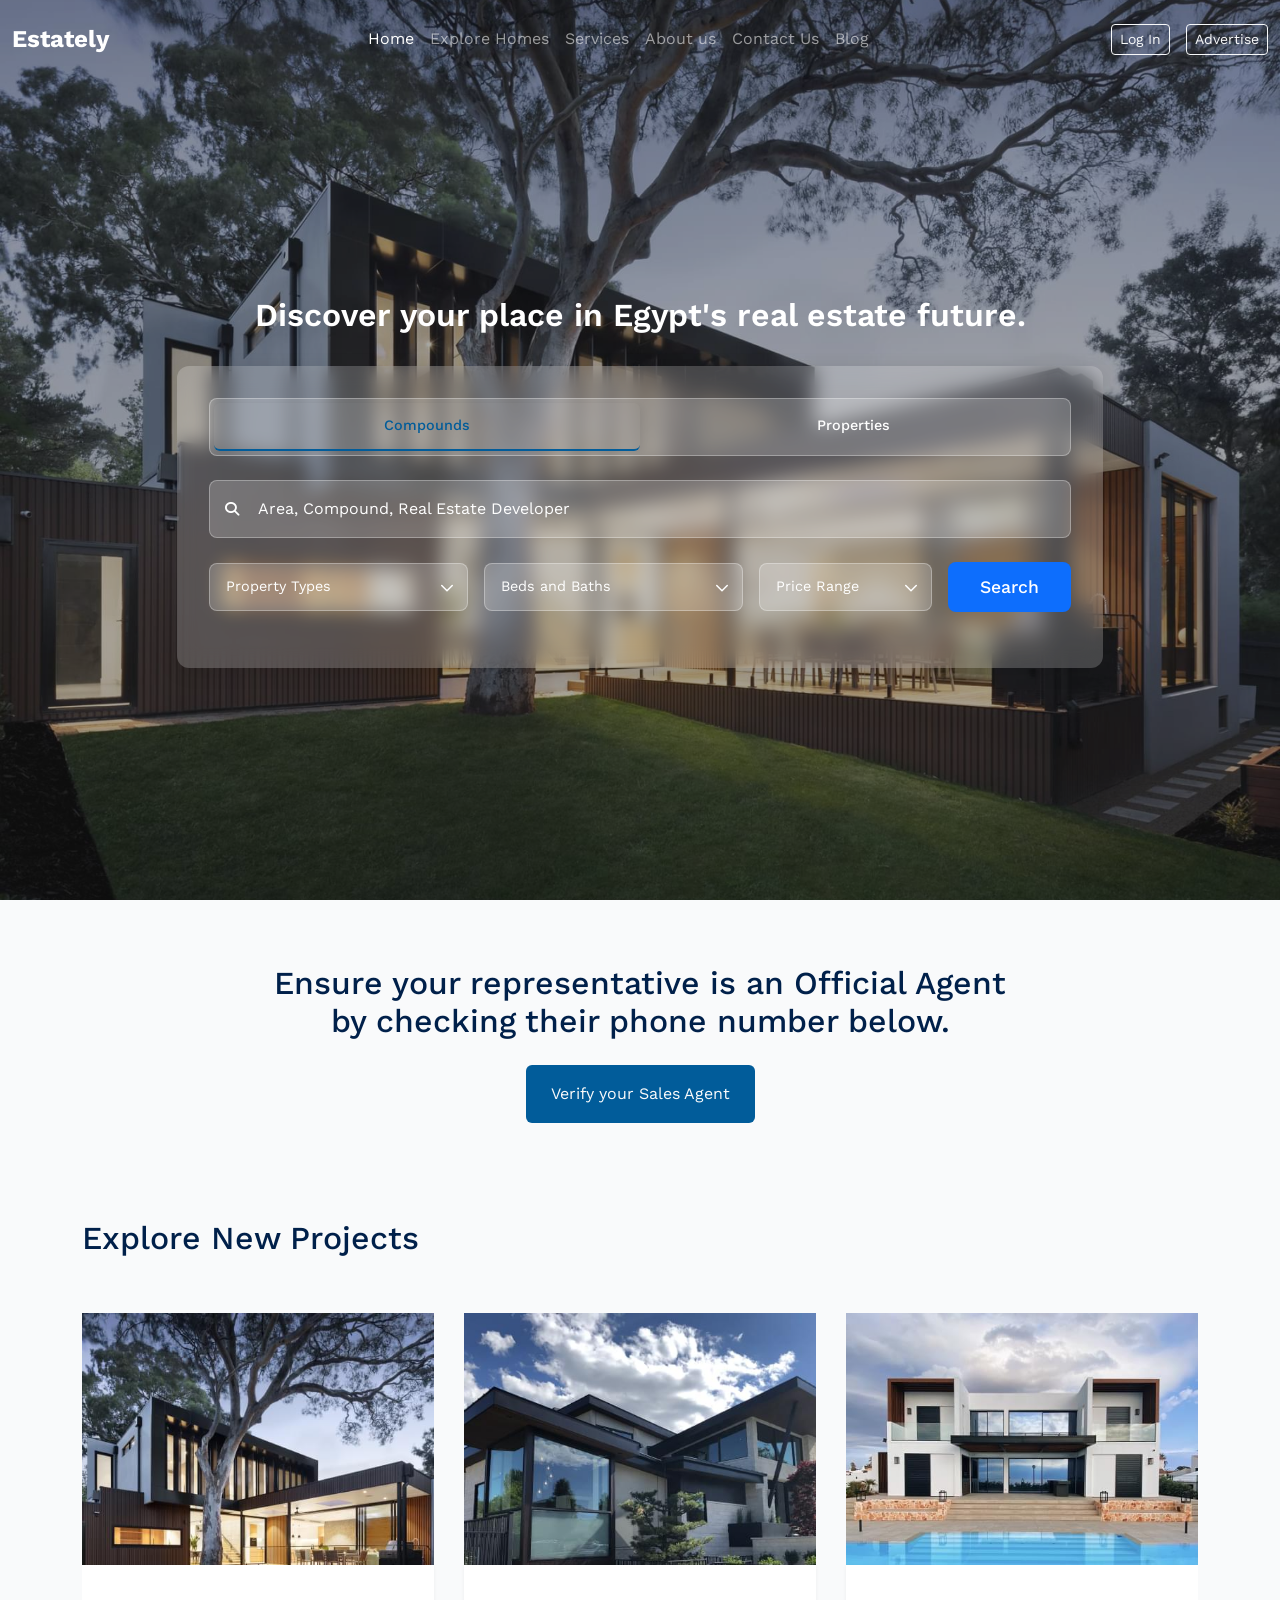
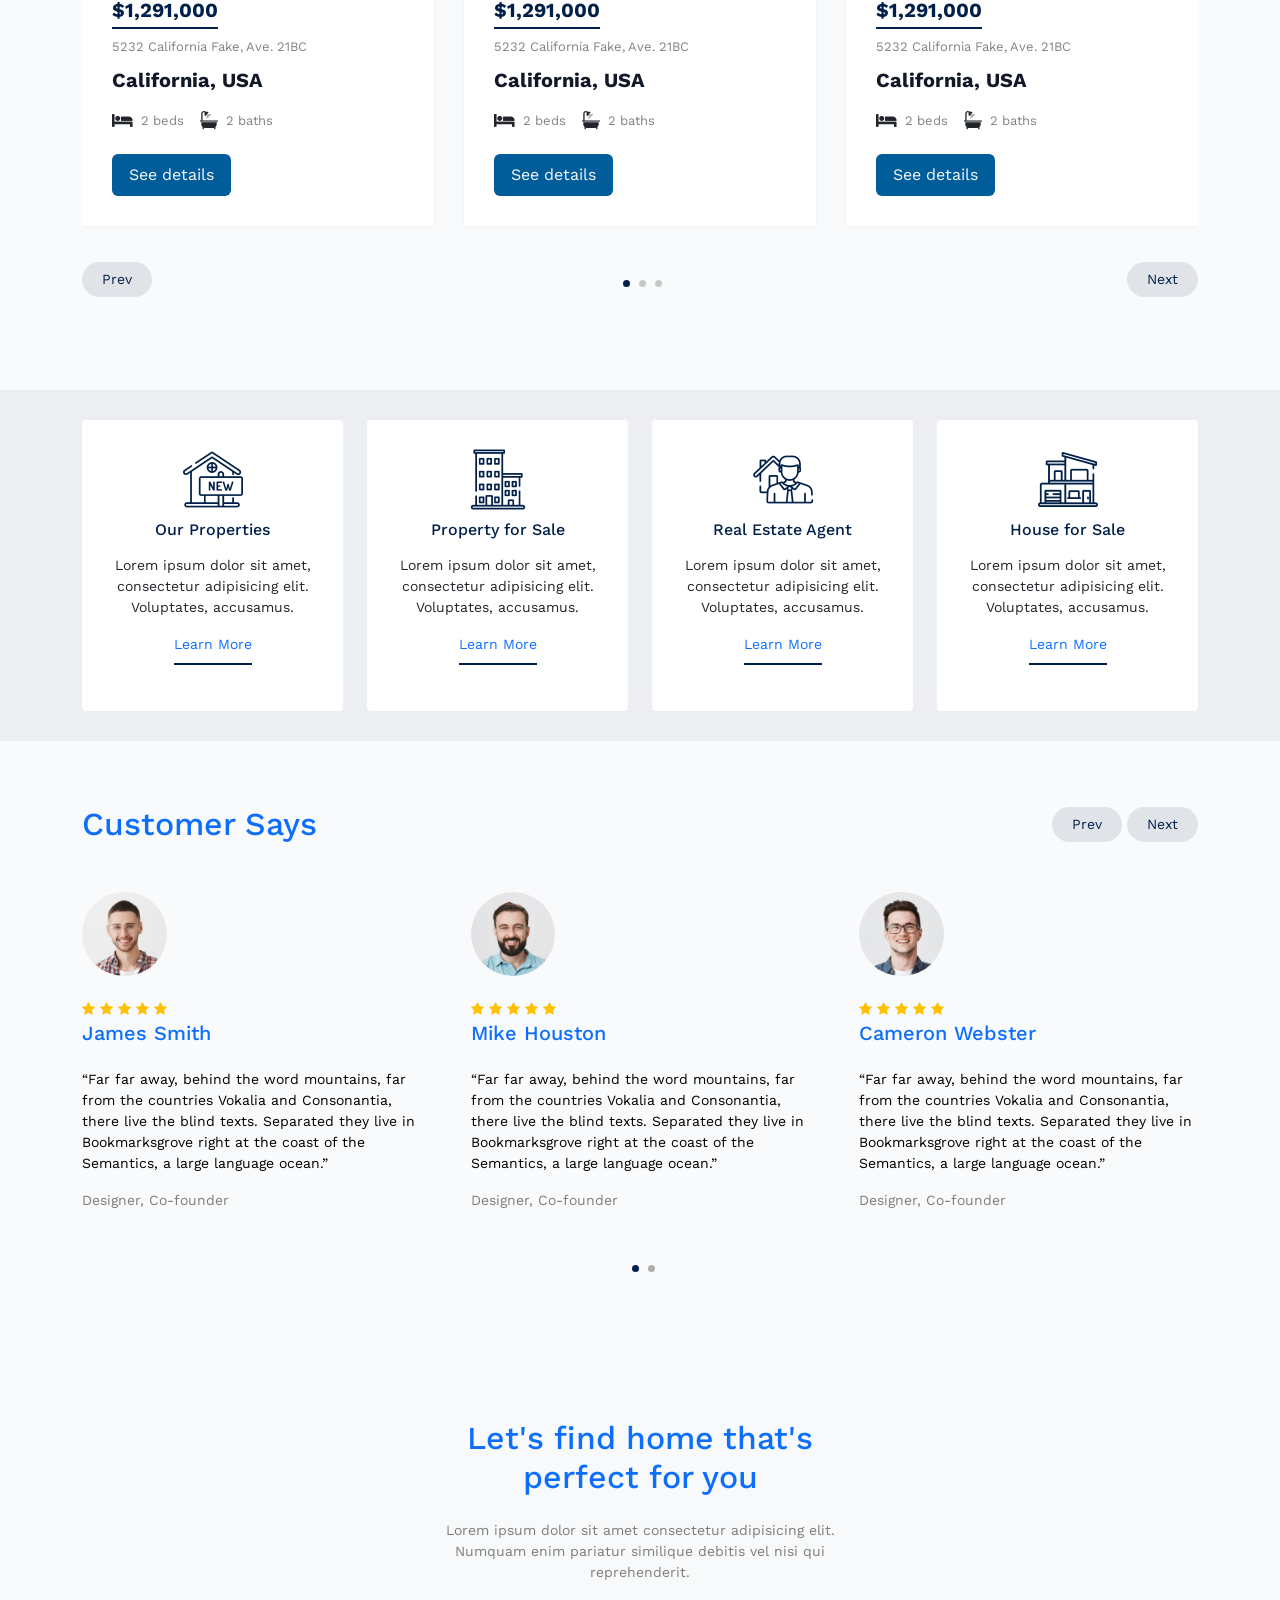
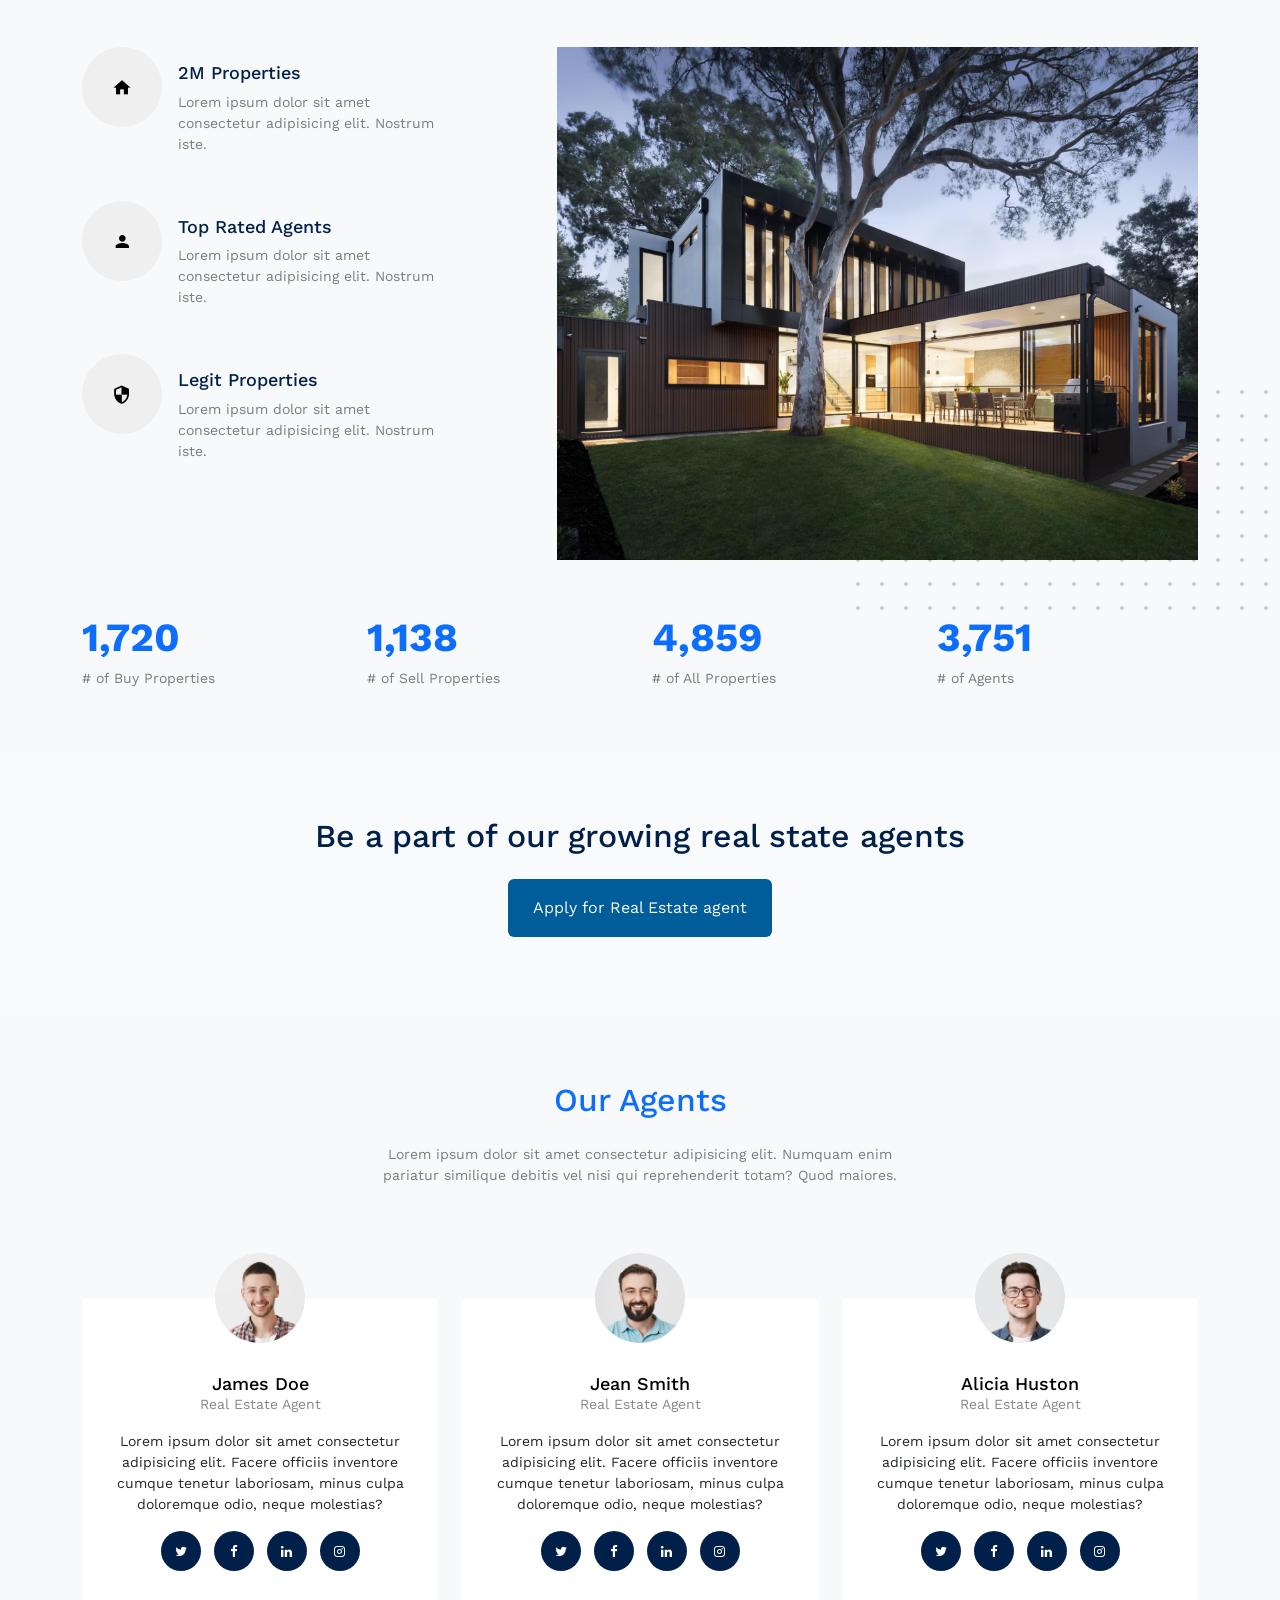
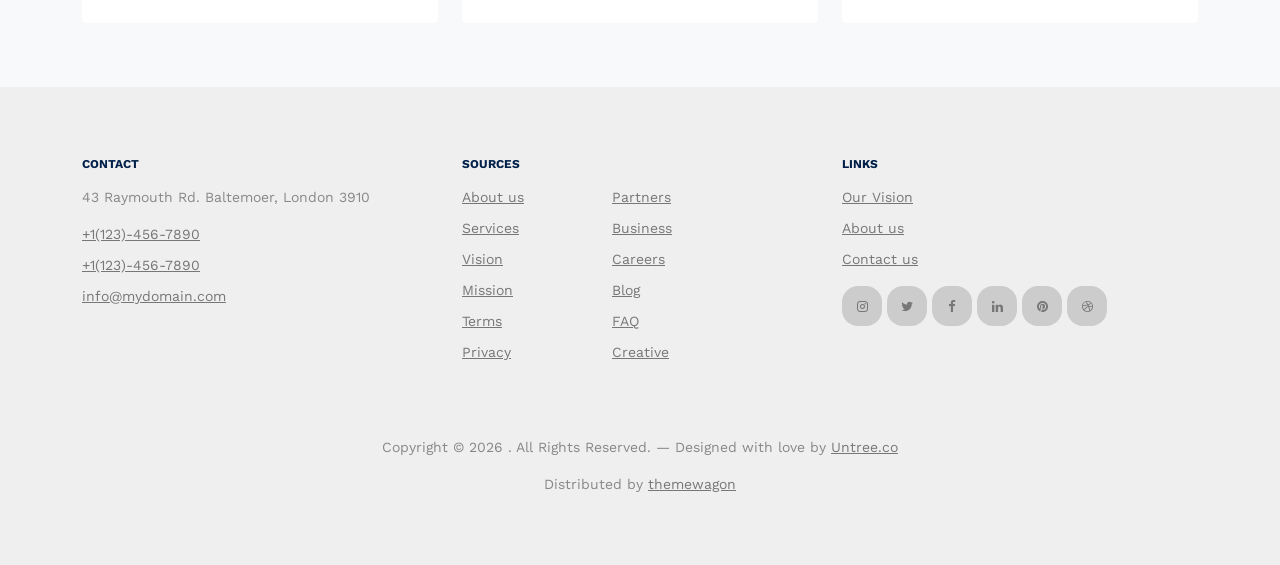
==== index.html @ 4d349634 "Update Search Box and Style.css" ====
<!DOCTYPE html>
<html lang="en">
  <head>
    <meta charset="utf-8" />
    <meta name="viewport" content="width=device-width, initial-scale=1" />
    <meta name="author" content="Untree.co" />
    <link rel="shortcut icon" href="favicon.png" />

    <meta name="description" content="" />
    <meta name="keywords" content="bootstrap, bootstrap5" />

    <link rel="preconnect" href="https://fonts.googleapis.com" />
    <link rel="preconnect" href="https://fonts.gstatic.com" crossorigin />
    <link
      href="https://fonts.googleapis.com/css2?family=Work+Sans:wght@400;500;600;700&display=swap"
      rel="stylesheet"
    />

    <link rel="stylesheet" href="fonts/icomoon/style.css" />
    <link rel="stylesheet" href="fonts/flaticon/font/flaticon.css" />
    <!-- Bootstrap CSS -->
    <link
      href="https://cdn.jsdelivr.net/npm/bootstrap@5.3.2/dist/css/bootstrap.min.css"
      rel="stylesheet"
    />
    <!-- Bootstrap Icons -->
    <link
      rel="stylesheet"
      href="https://cdn.jsdelivr.net/npm/bootstrap-icons@1.11.1/font/bootstrap-icons.css"
    />
    <link rel="stylesheet" href="css/all.css" />
    <link rel="stylesheet" href="css/tiny-slider.css" />
    <link rel="stylesheet" href="css/aos.css" />
    <link rel="stylesheet" href="css/style.css" />

    <title>Estately | Real Estate in Egypt</title>
  </head>
  <body class="main-Background">
    <!-- Header -->
    <header class="first-section fixed-top site-header">
      <nav class="navbar navbar-expand-lg navbar-dark py-3">
        <div class="container-fluid">
          <!-- Mobile menu button -->
          <button
            class="navbar-toggler d-lg-none toggle-button"
            type="button"
            data-bs-toggle="offcanvas"
            data-bs-target="#mobileMenu"
          >
            <i class="toggle-icon fa-solid fa-bars"></i>
          </button>

          <!-- Logo -->
          <a class="logo navbar-brand fw-bold fs-4" href="index.html"
            >Estately</a
          >

          <div class="d-lg-flex d-none justify-content-center flex-grow-1">
            <ul class="navbar-nav">
              <li class="nav-item">
                <a class="nav-link active" href="index.html">Home</a>
              </li>
              <li class="nav-item">
                <a class="nav-link" href="properties.html">Explore Homes</a>
              </li>
              <li class="nav-item">
                <a class="nav-link" href="services.html">Services</a>
              </li>
              <li class="nav-item">
                <a class="nav-link" href="about.html">About us</a>
              </li>
              <li class="nav-item">
                <a class="nav-link" href="contact.html">Contact Us</a>
              </li>
              <li class="nav-item">
                <a class="nav-link" href="contact.html">Blog</a>
              </li>
            </ul>
          </div>

          <div class="d-none d-lg-flex align-items-center gap-3">
            <button class="btn btn-outline-light btn-sm login">Log In</button>
            <button class="btn btn-outline-light btn-sm login">
              Advertise
            </button>
          </div>
        </div>
        <!-- /.container-fluid -->
      </nav>
      <!-- /.navbar -->
    </header>

    <!-- Mobile Menu Offcanvas -->
    <div
      class="offcanvas offcanvas-start"
      tabindex="-1"
      id="mobileMenu"
      aria-labelledby="mobileMenuLabel"
      data-bs-auto-close="false"
    >
      <div class="offcanvas-header">
        <h5 class="offcanvas-title" id="mobileMenuLabel">Menu</h5>
        <button
          type="button"
          class="btn-close"
          data-bs-dismiss="offcanvas"
          aria-label="Close"
        ></button>
      </div>
      <!-- /offcanvas-header -->
      <div class="offcanvas-body">
        <ul class="navbar-nav">
          <li class="nav-item">
            <a class="nav-link active" href="index.html">Home</a>
          </li>
          <li class="nav-item">
            <a class="nav-link" href="properties.html">Explore Homes</a>
          </li>
          <li class="nav-item">
            <a class="nav-link" href="services.html">Services</a>
          </li>
          <li class="nav-item">
            <a class="nav-link" href="about.html">About us</a>
          </li>
          <li class="nav-item">
            <a class="nav-link" href="contact.html">Contact Us</a>
          </li>
          <li class="nav-item">
            <a class="nav-link" href="contact.html">Blog</a>
          </li>
        </ul>
        <div class="mt-3">
          <button class="btn btn-outline-primary btn-sm me-2">Log In</button>
          <button class="btn btn-outline-primary btn-sm me-2">Advertise</button>
        </div>
      </div>
      <!-- /offcanvas-body -->
    </div>
    <!-- /offcanvas -->
    <!-- End Of Header -->
    <!-- //////////////////////////////////////////////////////////////////////////////// -->
    <div class="hero">
      <div class="hero-slide">
        <div
          class="img overlay"
          style="background-image: url('images/hero_bg_3.jpg')"
        ></div>
        <div
          class="img overlay"
          style="background-image: url('images/hero_bg_2.jpg')"
        ></div>
        <div
          class="img overlay"
          style="background-image: url('images/hero_bg_1.jpg')"
        ></div>
      </div>

      <div id="section2" class="container mt-5">
        <div class="row justify-content-center align-items-center">
          <div class="col-lg-12 text-center">
            <h1 class="heading hero-heading" data-aos="fade-up">
              Discover your place in Egypt's real estate future.
            </h1>
            <!-- Search Form -->
            <div class="row justify-content-center">
              <div class="col-12 col-lg-10">
                <div class="search-card">
                  <!-- Desktop Search Interface -->
                  <div class="desktop-search d-none d-lg-block">
                    <!-- Tabs -->
                    <div class="search-tabs mb-4">
                      <button class="search-tab active" data-tab="compounds">
                        Compounds
                      </button>
                      <button class="search-tab" data-tab="properties">
                        Properties
                      </button>
                    </div>

                    <!-- Main Search Input -->
                    <div class="main-search-container mb-4">
                      <div class="search-input-wrapper">
                        <i class="fa-solid fa-magnifying-glass search-icon"></i>
                        <input
                          type="text"
                          class="main-search-input"
                          placeholder="Area, Compound, Real Estate Developer"
                        />
                      </div>
                    </div>

                    <!-- Filter Dropdowns -->
                    <div class="filter-dropdowns d-flex gap-3 mb-4">
                      <div class="filter-dropdown property-types">
                        <select class="form-select" aria-label="Property Types">
                          <option hidden>Property Types</option>
                          <option value="Apartment">Apartment</option>
                          <option value="Villa">Villa</option>
                          <option value="Twinhouse">Twinhouse</option>
                          <option value="Townhouse">Townhouse</option>
                          <option value="Duplex">Duplex</option>
                          <option value="Penthouse">Penthouse</option>
                          <option value="Chalet">Chalet</option>
                          <option value="Studio">Studio</option>
                        </select>
                      </div>
                      <div class="filter-dropdown beds-baths">
                        <select class="form-select" aria-label="Beds and Baths">
                          <option hidden>Beds and Baths</option>
                          <option value="1-1">1 Bed, 1 Bath</option>
                          <option value="2-2">2 Bed, 2 Bath</option>
                          <option value="3-3">3 Bed, 3 Bath</option>
                          <option value="4-4">4 Bed, 4 Bath</option>
                          <option value="5+-5+">5+ Bed, 5+ Bath</option>
                        </select>
                      </div>
                      <div class="filter-dropdown">
                        <select class="form-select" aria-label="Price Range">
                          <option hidden>Price Range</option>
                          <option value="0-500000">$0 - $500,000</option>
                          <option value="500000-1000000">
                            $500,000 - $1,000,000
                          </option>
                          <option value="1000000-2000000">
                            $1,000,000 - $2,000,000
                          </option>
                          <option value="2000000-5000000">
                            $2,000,000 - $5,000,000
                          </option>
                          <option value="5000000+">$5,000,000+</option>
                        </select>
                      </div>
                      <button
                        class="search-button btn btn-primary"
                        type="button"
                      >
                        Search
                      </button>
                    </div>
                  </div>

                  <!-- Mobile Search Interface -->
                  <div class="mobile-search d-lg-none">
                    <div class="mobile-search-container">
                      <div class="mobile-search-input-wrapper">
                        <i
                          class="fa-solid fa-magnifying-glass mobile-search-icon"
                        ></i>
                        <input
                          type="text"
                          class="mobile-search-input"
                          placeholder="Area, Compound, Developer"
                        />
                        <button
                          class="mobile-filter-button"
                          type="button"
                          data-bs-toggle="modal"
                          data-bs-target="#filterModal"
                        >
                          <i class="fa-solid fa-sliders-h"></i>
                        </button>
                      </div>
                    </div>
                  </div>
                </div>
              </div>
            </div>
          </div>
        </div>
      </div>
    </div>

    <!-- Filter Modal -->
    <div
      class="modal fade search-filter"
      id="filterModal"
      tabindex="-1"
      aria-labelledby="filterModalLabel"
      aria-hidden="true"
    >
      <div class="modal-dialog">
        <div class="modal-content">
          <div class="modal-header">
            <div class="d-flex align-items-center">
              <i class="fa-solid fa-sliders-h me-2"></i>
              <h5 class="modal-title" id="filterModalLabel">Filters</h5>
            </div>
            <button
              type="button"
              class="btn-close"
              data-bs-dismiss="modal"
              aria-label="Close"
            ></button>
          </div>
          <div class="modal-body">
            <!-- Areas Section -->
            <div class="filter-section">
              <div class="filter-header">
                <h6 class="filter-title">Areas</h6>
                <button class="reset-btn">Reset</button>
              </div>
              <div class="filter-content">
                <div class="add-areas-input">
                  <i class="fa-solid fa-plus text-success me-2"></i>
                  <input
                    type="text"
                    class="form-control"
                    placeholder="Add Areas"
                  />
                </div>
              </div>
            </div>

            <!-- Developers Section -->
            <div class="filter-section">
              <div class="filter-header">
                <h6 class="filter-title">Developers</h6>
                <button class="reset-btn">Reset</button>
              </div>
              <div class="filter-content">
                <div class="add-developers-input">
                  <i class="fa-solid fa-plus text-success me-2"></i>
                  <input
                    type="text"
                    class="form-control"
                    placeholder="Add Developers"
                  />
                </div>
              </div>
            </div>

            <!-- Property Types Section -->
            <div class="filter-section">
              <div class="filter-header">
                <h6 class="filter-title">Property Types</h6>
                <button class="reset-btn">Reset</button>
              </div>
              <div class="filter-content">
                <div class="property-types-grid">
                  <button class="property-type-btn">Apartment</button>
                  <button class="property-type-btn">Villa</button>
                  <button class="property-type-btn">Twinhouse</button>
                  <button class="property-type-btn">Townhouse</button>
                  <button class="property-type-btn">Duplex</button>
                  <button class="property-type-btn">Penthouse</button>
                  <button class="property-type-btn">Chalet</button>
                  <button class="property-type-btn">Studio</button>
                  <button class="property-type-btn">Cabin</button>
                  <button class="property-type-btn">Office</button>
                  <button class="property-type-btn">Clinic</button>
                  <button class="property-type-btn">Retail</button>
                  <button class="property-type-btn">Serviced Studio</button>
                  <button class="property-type-btn">Branded Apartment</button>
                  <button class="property-type-btn">Branded Villa</button>
                  <button class="property-type-btn">Luxury Apartment</button>
                  <button class="property-type-btn">
                    Ultra Luxury Apartment
                  </button>
                  <button class="property-type-btn">Ultra Luxury Villa</button>
                  <button class="property-type-btn">One-story Villa</button>
                  <button class="property-type-btn">Pharmacy</button>
                </div>
              </div>
            </div>

            <!-- Price Section -->
            <div class="filter-section">
              <div class="filter-header">
                <h6 class="filter-title">Price</h6>
                <button class="reset-btn">Reset</button>
              </div>
              <div class="filter-content">
                <div class="range-slider-container">
                  <input
                    type="range"
                    class="range-slider"
                    min="0"
                    max="10000000"
                    value="500000"
                    id="priceMin"
                  />
                  <input
                    type="range"
                    class="range-slider"
                    min="0"
                    max="10000000"
                    value="25000000"
                    id="priceMax"
                  />
                </div>
                <div class="range-inputs d-flex gap-3 mt-3">
                  <div class="range-input">
                    <input
                      type="number"
                      class="form-control"
                      value="500,000"
                      id="priceMinInput"
                    />
                  </div>
                  <div class="range-input">
                    <input
                      type="number"
                      class="form-control"
                      value="25,000,000"
                      id="priceMaxInput"
                    />
                  </div>
                </div>
              </div>
            </div>

            <!-- Unit Area Section -->
            <div class="filter-section">
              <div class="filter-header">
                <h6 class="filter-title">Unit Area</h6>
                <button class="reset-btn">Reset</button>
              </div>
              <div class="filter-content">
                <div class="range-slider-container">
                  <input
                    type="range"
                    class="range-slider"
                    min="0"
                    max="1000"
                    value="50"
                    id="areaMin"
                  />
                  <input
                    type="range"
                    class="range-slider"
                    min="0"
                    max="1000"
                    value="400"
                    id="areaMax"
                  />
                </div>
                <div class="range-inputs d-flex gap-3 mt-3">
                  <div class="range-input">
                    <input
                      type="number"
                      class="form-control"
                      value="50"
                      id="areaMinInput"
                    />
                    <span class="unit">m2</span>
                  </div>
                  <div class="range-input">
                    <input
                      type="number"
                      class="form-control"
                      value="400"
                      id="areaMaxInput"
                    />
                    <span class="unit">m2</span>
                  </div>
                </div>
              </div>
            </div>

            <!-- Bedrooms Section -->
            <div class="filter-section">
              <div class="filter-header">
                <h6 class="filter-title">Bedrooms</h6>
                <button class="reset-btn">Reset</button>
              </div>
              <div class="filter-content">
                <div class="bedroom-bathroom-options">
                  <button class="option-btn">1</button>
                  <button class="option-btn">2</button>
                  <button class="option-btn">3</button>
                  <button class="option-btn">4</button>
                  <button class="option-btn">5+</button>
                </div>
              </div>
            </div>

            <!-- Bathrooms Section -->
            <div class="filter-section">
              <div class="filter-header">
                <h6 class="filter-title">Bathrooms</h6>
                <button class="reset-btn">Reset</button>
              </div>
              <div class="filter-content">
                <div class="bedroom-bathroom-options">
                  <button class="option-btn">1</button>
                  <button class="option-btn">2</button>
                  <button class="option-btn">3</button>
                  <button class="option-btn">4</button>
                  <button class="option-btn">5+</button>
                </div>
              </div>
            </div>

            <!-- Amenities Section -->
            <div class="filter-section">
              <div class="filter-header">
                <h6 class="filter-title">Amenities</h6>
                <button class="reset-btn">Reset</button>
              </div>
              <div class="filter-content">
                <div class="amenities-grid">
                  <button class="amenity-btn">Garden</button>
                  <button class="amenity-btn">Has roof</button>
                  <button class="amenity-btn">bicycles lanes</button>
                  <button class="amenity-btn">Disability support</button>
                  <button class="amenity-btn">Jogging trail</button>
                  <button class="amenity-btn">Outdoor pools</button>
                  <button class="amenity-btn">Mosque</button>
                  <button class="amenity-btn">Sports Clubs</button>
                  <button class="amenity-btn">Business Hub</button>
                  <button class="amenity-btn">Commercial strip</button>
                  <button class="amenity-btn">Medical center</button>
                  <button class="amenity-btn">Schools</button>
                  <button class="amenity-btn">Underground parking</button>
                  <button class="amenity-btn">Clubhouse</button>
                  <button class="amenity-btn">Terrace</button>
                  <button class="amenity-btn">Sea View</button>
                </div>
              </div>
            </div>
          </div>
          <div class="modal-footer">
            <button
              type="button"
              class="btn btn-outline-secondary"
              data-bs-dismiss="modal"
            >
              Cancel
            </button>
            <button type="button" class="btn btn-primary search-btn">
              Search
            </button>
          </div>
        </div>
      </div>
    </div>
    <!-- /////////////////////////////////////////////////////////////////////////////////////////////////////// -->
    <div class="section">
      <div class="row justify-content-center">
        <div class="col-lg-7 mx-auto text-center">
          <h2 class="mb-4">
            Ensure your representative is an Official Agent by checking their
            phone number below.
          </h2>
          <!-- Button to Open the Modal -->
          <button
            type="button"
            class="btn button text-white py-3 px-4"
            data-bs-toggle="modal"
            data-bs-target="#exampleModal"
          >
            Verify your Sales Agent
          </button>
          <!-- Modal -->
          <div
            class="modal fade"
            id="exampleModal"
            tabindex="-1"
            aria-labelledby="exampleModalLabel"
            aria-hidden="true"
          >
            <div class="modal-dialog modal-dialog-centered">
              <div class="modal-content">
                <!-- <div class="modal-header">
                    <h1 class="modal-title fs-5" id="exampleModalLabel">Verify Agent</h1>
                    <button type="button" class="btn-close" data-bs-dismiss="modal" aria-label="Close"></button>
                  </div> -->
                <div class="modal-body">
                  <div class="verify-icon mt-4 mb-3">
                    <i class="fa-solid fa-user-check"></i>
                    <h5 class="mt-3">Verify Your Sales Agent</h5>
                  </div>
                  <div class="verify-form mb-2">
                    <label for="phoneNumber" class="form-label secondary-Text"
                      >Enter Agent's Phone Number:</label
                    >
                    <input
                      type="text"
                      class="form-control"
                      id="phoneNumber"
                      placeholder="+20 123 456 7890"
                    />
                  </div>
                </div>
                <div class="modal-footer justify-content-center mb-3">
                  <button
                    type="button"
                    class="btn btn-secondary mt-3"
                    data-bs-dismiss="modal"
                  >
                    Cancel
                  </button>
                  <button type="button" class="btn button mt-3">Verify</button>
                </div>
              </div>
            </div>
          </div>
        </div>
        <!-- /.col-lg-7 -->
      </div>
      <!-- /.row -->
    </div>

    <div id="section3" class="section">
      <div class="container">
        <div class="row mb-5 align-items-center">
          <div class="col-lg-6">
            <h2 class="font-weight-bold heading">
              <!-- لازم يتحول ل header text -->
              Explore New Projects
            </h2>
          </div>
          <!-- <div class="col-lg-6 text-lg-end">
            <p>
              <a
                href="#"
                target="_blank"
                class="btn button text-white py-3 px-4"
                >View all properties</a
              >
            </p>
          </div> -->
        </div>
        <div class="row">
          <div class="col-12">
            <div class="property-slider-wrap">
              <div class="property-slider">
                <div class="property-item">
                  <a href="property-single.html" class="img">
                    <img src="images/img_1.jpg" alt="Image" class="img-fluid" />
                  </a>

                  <div class="property-content">
                    <div class="price mb-2">
                      <span class="header-Text">$1,291,000</span>
                    </div>
                    <div>
                      <span class="d-block mb-2 secondary-Text"
                        >5232 California Fake, Ave. 21BC</span
                      >
                      <span class="city d-block mb-3 main-Text"
                        >California, USA</span
                      >

                      <div class="specs d-flex mb-4">
                        <span class="d-block d-flex align-items-center me-3">
                          <span class="icon-bed me-2"></span>
                          <span class="caption secondary-Text">2 beds</span>
                        </span>
                        <span class="d-block d-flex align-items-center">
                          <span class="icon-bath me-2"></span>
                          <span class="caption secondary-Text">2 baths</span>
                        </span>
                      </div>

                      <a
                        href="property-single.html"
                        class="btn button py-2 px-3"
                        >See details</a
                      >
                    </div>
                  </div>
                </div>
                <!-- .item -->

                <div class="property-item">
                  <a href="property-single.html" class="img">
                    <img src="images/img_2.jpg" alt="Image" class="img-fluid" />
                  </a>

                  <div class="property-content">
                    <div class="price mb-2">
                      <span class="header-Text">$1,291,000</span>
                    </div>
                    <div>
                      <span class="d-block mb-2 secondary-Text"
                        >5232 California Fake, Ave. 21BC</span
                      >
                      <span class="city d-block mb-3 main-Text"
                        >California, USA</span
                      >

                      <div class="specs d-flex mb-4">
                        <span class="d-block d-flex align-items-center me-3">
                          <span class="icon-bed me-2"></span>
                          <span class="caption secondary-Text">2 beds</span>
                        </span>
                        <span class="d-block d-flex align-items-center">
                          <span class="icon-bath me-2"></span>
                          <span class="caption secondary-Text">2 baths</span>
                        </span>
                      </div>

                      <a
                        href="property-single.html"
                        class="btn button py-2 px-3"
                        >See details</a
                      >
                    </div>
                  </div>
                </div>
                <!-- .item -->

                <div class="property-item">
                  <a href="property-single.html" class="img">
                    <img src="images/img_3.jpg" alt="Image" class="img-fluid" />
                  </a>

                  <div class="property-content">
                    <div class="price mb-2">
                      <span class="header-Text">$1,291,000</span>
                    </div>
                    <div>
                      <span class="d-block mb-2 text-black-50 secondary-Text"
                        >5232 California Fake, Ave. 21BC</span
                      >
                      <span class="city d-block mb-3 main-Text"
                        >California, USA</span
                      >

                      <div class="specs d-flex mb-4">
                        <span class="d-block d-flex align-items-center me-3">
                          <span class="icon-bed me-2"></span>
                          <span class="caption secondary-Text">2 beds</span>
                        </span>
                        <span class="d-block d-flex align-items-center">
                          <span class="icon-bath me-2"></span>
                          <span class="caption secondary-Text">2 baths</span>
                        </span>
                      </div>

                      <a
                        href="property-single.html"
                        class="btn button py-2 px-3"
                        >See details</a
                      >
                    </div>
                  </div>
                </div>
                <!-- .item -->

                <div class="property-item">
                  <a href="property-single.html" class="img">
                    <img src="images/img_4.jpg" alt="Image" class="img-fluid" />
                  </a>

                  <div class="property-content">
                    <div class="price mb-2">
                      <span class="header-Text">$1,291,000</span>
                    </div>
                    <div>
                      <span class="d-block mb-2 text-black-50 secondary-Text"
                        >5232 California Fake, Ave. 21BC</span
                      >
                      <span class="city d-block mb-3 main-Text"
                        >California, USA</span
                      >

                      <div class="specs d-flex mb-4">
                        <span class="d-block d-flex align-items-center me-3">
                          <span class="icon-bed me-2"></span>
                          <span class="caption secondary-Text">2 beds</span>
                        </span>
                        <span class="d-block d-flex align-items-center">
                          <span class="icon-bath me-2"></span>
                          <span class="caption secondary-Text">2 baths</span>
                        </span>
                      </div>

                      <a
                        href="property-single.html"
                        class="btn button py-2 px-3"
                        >See details</a
                      >
                    </div>
                  </div>
                </div>
                <!-- .item -->

                <div class="property-item">
                  <a href="property-single.html" class="img">
                    <img src="images/img_5.jpg" alt="Image" class="img-fluid" />
                  </a>

                  <div class="property-content">
                    <div class="price mb-2">
                      <span class="header-Text">$1,291,000</span>
                    </div>
                    <div>
                      <span class="d-block mb-2 text-black-50 secondary-Text"
                        >5232 California Fake, Ave. 21BC</span
                      >
                      <span class="city d-block mb-3 main-Text"
                        >California, USA</span
                      >

                      <div class="specs d-flex mb-4">
                        <span class="d-block d-flex align-items-center me-3">
                          <span class="icon-bed me-2"></span>
                          <span class="caption secondary-Text">2 beds</span>
                        </span>
                        <span class="d-block d-flex align-items-center">
                          <span class="icon-bath me-2"></span>
                          <span class="caption secondary-Text">2 baths</span>
                        </span>
                      </div>

                      <a
                        href="property-single.html"
                        class="btn button py-2 px-3"
                        >See details</a
                      >
                    </div>
                  </div>
                </div>
                <!-- .item -->

                <div class="property-item">
                  <a href="property-single.html" class="img">
                    <img src="images/img_6.jpg" alt="Image" class="img-fluid" />
                  </a>

                  <div class="property-content">
                    <div class="price mb-2">
                      <span class="header-Text">$1,291,000</span>
                    </div>
                    <div>
                      <span class="d-block mb-2 text-black-50 secondary-Text"
                        >5232 California Fake, Ave. 21BC</span
                      >
                      <span class="city d-block mb-3 main-Text"
                        >California, USA</span
                      >

                      <div class="specs d-flex mb-4">
                        <span class="d-block d-flex align-items-center me-3">
                          <span class="icon-bed me-2"></span>
                          <span class="caption secondary-Text">2 beds</span>
                        </span>
                        <span class="d-block d-flex align-items-center">
                          <span class="icon-bath me-2"></span>
                          <span class="caption secondary-Text">2 baths</span>
                        </span>
                      </div>

                      <a
                        href="property-single.html"
                        class="btn button py-2 px-3"
                        >See details</a
                      >
                    </div>
                  </div>
                </div>
                <!-- .item -->

                <div class="property-item">
                  <a href="property-single.html" class="img">
                    <img src="images/img_7.jpg" alt="Image" class="img-fluid" />
                  </a>

                  <div class="property-content">
                    <div class="price mb-2">
                      <span class="header-Text">$1,291,000</span>
                    </div>
                    <div>
                      <span class="d-block mb-2 text-black-50 secondary-Text"
                        >5232 California Fake, Ave. 21BC</span
                      >
                      <span class="city d-block mb-3 main-Text"
                        >California, USA</span
                      >

                      <div class="specs d-flex mb-4">
                        <span class="d-block d-flex align-items-center me-3">
                          <span class="icon-bed me-2"></span>
                          <span class="caption secondary-Text">2 beds</span>
                        </span>
                        <span class="d-block d-flex align-items-center">
                          <span class="icon-bath me-2"></span>
                          <span class="caption secondary-Text">2 baths</span>
                        </span>
                      </div>

                      <a
                        href="property-single.html"
                        class="btn button py-2 px-3"
                        >See details</a
                      >
                    </div>
                  </div>
                </div>
                <!-- .item -->

                <div class="property-item">
                  <a href="property-single.html" class="img">
                    <img src="images/img_8.jpg" alt="Image" class="img-fluid" />
                  </a>

                  <div class="property-content">
                    <div class="price mb-2">
                      <span class="header-Text">$1,291,000</span>
                    </div>
                    <div>
                      <span class="d-block mb-2 text-black-50 secondary-Text"
                        >5232 California Fake, Ave. 21BC</span
                      >
                      <span class="city d-block mb-3 main-Text"
                        >California, USA</span
                      >

                      <div class="specs d-flex mb-4">
                        <span class="d-block d-flex align-items-center me-3">
                          <span class="icon-bed me-2"></span>
                          <span class="caption secondary-Text">2 beds</span>
                        </span>
                        <span class="d-block d-flex align-items-center">
                          <span class="icon-bath me-2"></span>
                          <span class="caption secondary-Text">2 baths</span>
                        </span>
                      </div>

                      <a
                        href="property-single.html"
                        class="btn button py-2 px-3"
                        >See details</a
                      >
                    </div>
                  </div>
                </div>
                <!-- .item -->

                <div class="property-item">
                  <a href="property-single.html" class="img">
                    <img src="images/img_1.jpg" alt="Image" class="img-fluid" />
                  </a>

                  <div class="property-content">
                    <div class="price mb-2">
                      <span class="header-Text">$1,291,000</span>
                    </div>
                    <div>
                      <span class="d-block mb-2 text-black-50 secondary-Text"
                        >5232 California Fake, Ave. 21BC</span
                      >
                      <span class="city d-block mb-3 main-Text"
                        >California, USA</span
                      >

                      <div class="specs d-flex mb-4">
                        <span class="d-block d-flex align-items-center me-3">
                          <span class="icon-bed me-2"></span>
                          <span class="caption secondary-Text">2 beds</span>
                        </span>
                        <span class="d-block d-flex align-items-center">
                          <span class="icon-bath me-2"></span>
                          <span class="caption secondary-Text">2 baths</span>
                        </span>
                      </div>

                      <a
                        href="property-single.html"
                        class="btn button py-2 px-3"
                        >See details</a
                      >
                    </div>
                  </div>
                </div>
                <!-- .item -->
              </div>

              <div
                id="property-nav"
                class="controls"
                tabindex="0"
                aria-label="Carousel Navigation"
              >
                <span
                  class="prev"
                  data-controls="prev"
                  aria-controls="property"
                  tabindex="-1"
                  >Prev</span
                >
                <span
                  class="next"
                  data-controls="next"
                  aria-controls="property"
                  tabindex="-1"
                  >Next</span
                >
              </div>
            </div>
          </div>
        </div>
      </div>
    </div>

    <section class="features-1">
      <div class="container">
        <div class="row">
          <div class="col-6 col-lg-3" data-aos="fade-up" data-aos-delay="300">
            <div class="box-feature">
              <span class="flaticon-house"></span>
              <h3 class="mb-3">Our Properties</h3>
              <p>
                Lorem ipsum dolor sit amet, consectetur adipisicing elit.
                Voluptates, accusamus.
              </p>
              <p><a href="#" class="learn-more">Learn More</a></p>
            </div>
          </div>
          <div class="col-6 col-lg-3" data-aos="fade-up" data-aos-delay="500">
            <div class="box-feature">
              <span class="flaticon-building"></span>
              <h3 class="mb-3">Property for Sale</h3>
              <p>
                Lorem ipsum dolor sit amet, consectetur adipisicing elit.
                Voluptates, accusamus.
              </p>
              <p><a href="#" class="learn-more">Learn More</a></p>
            </div>
          </div>
          <div class="col-6 col-lg-3" data-aos="fade-up" data-aos-delay="400">
            <div class="box-feature">
              <span class="flaticon-house-3"></span>
              <h3 class="mb-3">Real Estate Agent</h3>
              <p>
                Lorem ipsum dolor sit amet, consectetur adipisicing elit.
                Voluptates, accusamus.
              </p>
              <p><a href="#" class="learn-more">Learn More</a></p>
            </div>
          </div>
          <div class="col-6 col-lg-3" data-aos="fade-up" data-aos-delay="600">
            <div class="box-feature">
              <span class="flaticon-house-1"></span>
              <h3 class="mb-3">House for Sale</h3>
              <p>
                Lorem ipsum dolor sit amet, consectetur adipisicing elit.
                Voluptates, accusamus.
              </p>
              <p><a href="#" class="learn-more">Learn More</a></p>
            </div>
          </div>
        </div>
      </div>
    </section>

    <div class="section sec-testimonials">
      <div class="container">
        <div class="row mb-5 align-items-center">
          <div class="col-md-6">
            <h2 class="font-weight-bold heading text-primary mb-4 mb-md-0">
              Customer Says
            </h2>
          </div>
          <div class="col-md-6 text-md-end">
            <div id="testimonial-nav">
              <span class="prev" data-controls="prev">Prev</span>

              <span class="next" data-controls="next">Next</span>
            </div>
          </div>
        </div>

        <div class="row">
          <div class="col-lg-4"></div>
        </div>
        <div class="testimonial-slider-wrap">
          <div class="testimonial-slider">
            <div class="item">
              <div class="testimonial">
                <img
                  src="images/person_1-min.jpg"
                  alt="Image"
                  class="img-fluid rounded-circle w-25 mb-4"
                />
                <div class="rate">
                  <span class="icon-star text-warning"></span>
                  <span class="icon-star text-warning"></span>
                  <span class="icon-star text-warning"></span>
                  <span class="icon-star text-warning"></span>
                  <span class="icon-star text-warning"></span>
                </div>
                <h3 class="h5 text-primary mb-4">James Smith</h3>
                <blockquote>
                  <p>
                    &ldquo;Far far away, behind the word mountains, far from the
                    countries Vokalia and Consonantia, there live the blind
                    texts. Separated they live in Bookmarksgrove right at the
                    coast of the Semantics, a large language ocean.&rdquo;
                  </p>
                </blockquote>
                <p class="text-black-50">Designer, Co-founder</p>
              </div>
            </div>

            <div class="item">
              <div class="testimonial">
                <img
                  src="images/person_2-min.jpg"
                  alt="Image"
                  class="img-fluid rounded-circle w-25 mb-4"
                />
                <div class="rate">
                  <span class="icon-star text-warning"></span>
                  <span class="icon-star text-warning"></span>
                  <span class="icon-star text-warning"></span>
                  <span class="icon-star text-warning"></span>
                  <span class="icon-star text-warning"></span>
                </div>
                <h3 class="h5 text-primary mb-4">Mike Houston</h3>
                <blockquote>
                  <p>
                    &ldquo;Far far away, behind the word mountains, far from the
                    countries Vokalia and Consonantia, there live the blind
                    texts. Separated they live in Bookmarksgrove right at the
                    coast of the Semantics, a large language ocean.&rdquo;
                  </p>
                </blockquote>
                <p class="text-black-50">Designer, Co-founder</p>
              </div>
            </div>

            <div class="item">
              <div class="testimonial">
                <img
                  src="images/person_3-min.jpg"
                  alt="Image"
                  class="img-fluid rounded-circle w-25 mb-4"
                />
                <div class="rate">
                  <span class="icon-star text-warning"></span>
                  <span class="icon-star text-warning"></span>
                  <span class="icon-star text-warning"></span>
                  <span class="icon-star text-warning"></span>
                  <span class="icon-star text-warning"></span>
                </div>
                <h3 class="h5 text-primary mb-4">Cameron Webster</h3>
                <blockquote>
                  <p>
                    &ldquo;Far far away, behind the word mountains, far from the
                    countries Vokalia and Consonantia, there live the blind
                    texts. Separated they live in Bookmarksgrove right at the
                    coast of the Semantics, a large language ocean.&rdquo;
                  </p>
                </blockquote>
                <p class="text-black-50">Designer, Co-founder</p>
              </div>
            </div>

            <div class="item">
              <div class="testimonial">
                <img
                  src="images/person_4-min.jpg"
                  alt="Image"
                  class="img-fluid rounded-circle w-25 mb-4"
                />
                <div class="rate">
                  <span class="icon-star text-warning"></span>
                  <span class="icon-star text-warning"></span>
                  <span class="icon-star text-warning"></span>
                  <span class="icon-star text-warning"></span>
                  <span class="icon-star text-warning"></span>
                </div>
                <h3 class="h5 text-primary mb-4">Dave Smith</h3>
                <blockquote>
                  <p>
                    &ldquo;Far far away, behind the word mountains, far from the
                    countries Vokalia and Consonantia, there live the blind
                    texts. Separated they live in Bookmarksgrove right at the
                    coast of the Semantics, a large language ocean.&rdquo;
                  </p>
                </blockquote>
                <p class="text-black-50">Designer, Co-founder</p>
              </div>
            </div>
          </div>
        </div>
      </div>
    </div>

    <div class="section section-4 bg-light">
      <div class="container">
        <div class="row justify-content-center text-center mb-5">
          <div class="col-lg-5">
            <h2 class="font-weight-bold heading text-primary mb-4">
              Let's find home that's perfect for you
            </h2>
            <p class="text-black-50">
              Lorem ipsum dolor sit amet consectetur adipisicing elit. Numquam
              enim pariatur similique debitis vel nisi qui reprehenderit.
            </p>
          </div>
        </div>
        <div class="row justify-content-between mb-5">
          <div class="col-lg-7 mb-5 mb-lg-0 order-lg-2">
            <div class="img-about dots">
              <img src="images/hero_bg_3.jpg" alt="Image" class="img-fluid" />
            </div>
          </div>
          <div class="col-lg-4">
            <div class="d-flex feature-h">
              <span class="wrap-icon me-3">
                <span class="icon-home2"></span>
              </span>
              <div class="feature-text">
                <h3 class="heading">2M Properties</h3>
                <p class="text-black-50">
                  Lorem ipsum dolor sit amet consectetur adipisicing elit.
                  Nostrum iste.
                </p>
              </div>
            </div>

            <div class="d-flex feature-h">
              <span class="wrap-icon me-3">
                <span class="icon-person"></span>
              </span>
              <div class="feature-text">
                <h3 class="heading">Top Rated Agents</h3>
                <p class="text-black-50">
                  Lorem ipsum dolor sit amet consectetur adipisicing elit.
                  Nostrum iste.
                </p>
              </div>
            </div>

            <div class="d-flex feature-h">
              <span class="wrap-icon me-3">
                <span class="icon-security"></span>
              </span>
              <div class="feature-text">
                <h3 class="heading">Legit Properties</h3>
                <p class="text-black-50">
                  Lorem ipsum dolor sit amet consectetur adipisicing elit.
                  Nostrum iste.
                </p>
              </div>
            </div>
          </div>
        </div>
        <div class="row section-counter mt-5">
          <div
            class="col-6 col-sm-6 col-md-6 col-lg-3"
            data-aos="fade-up"
            data-aos-delay="300"
          >
            <div class="counter-wrap mb-5 mb-lg-0">
              <span class="number"
                ><span class="countup text-primary">3298</span></span
              >
              <span class="caption text-black-50"># of Buy Properties</span>
            </div>
          </div>
          <div
            class="col-6 col-sm-6 col-md-6 col-lg-3"
            data-aos="fade-up"
            data-aos-delay="400"
          >
            <div class="counter-wrap mb-5 mb-lg-0">
              <span class="number"
                ><span class="countup text-primary">2181</span></span
              >
              <span class="caption text-black-50"># of Sell Properties</span>
            </div>
          </div>
          <div
            class="col-6 col-sm-6 col-md-6 col-lg-3"
            data-aos="fade-up"
            data-aos-delay="500"
          >
            <div class="counter-wrap mb-5 mb-lg-0">
              <span class="number"
                ><span class="countup text-primary">9316</span></span
              >
              <span class="caption text-black-50"># of All Properties</span>
            </div>
          </div>
          <div
            class="col-6 col-sm-6 col-md-6 col-lg-3"
            data-aos="fade-up"
            data-aos-delay="600"
          >
            <div class="counter-wrap mb-5 mb-lg-0">
              <span class="number"
                ><span class="countup text-primary">7191</span></span
              >
              <span class="caption text-black-50"># of Agents</span>
            </div>
          </div>
        </div>
      </div>
    </div>

    <!-- section verify agent phone number -->
    <div class="section">
      <div class="row justify-content-center footer-cta" data-aos="fade-up">
        <div class="col-lg-7 mx-auto text-center">
          <h2 class="mb-4">Be a part of our growing real state agents</h2>
          <p>
            <a href="#" target="_blank" class="btn button text-white py-3 px-4"
              >Apply for Real Estate agent</a
            >
          </p>
        </div>
        <!-- /.col-lg-7 -->
      </div>
      <!-- /.row -->
    </div>

    <div class="section section-5 bg-light">
      <div class="container">
        <div class="row justify-content-center text-center mb-5">
          <div class="col-lg-6 mb-5">
            <h2 class="font-weight-bold heading text-primary mb-4">
              Our Agents
            </h2>
            <p class="text-black-50">
              Lorem ipsum dolor sit amet consectetur adipisicing elit. Numquam
              enim pariatur similique debitis vel nisi qui reprehenderit totam?
              Quod maiores.
            </p>
          </div>
        </div>
        <div class="row">
          <div class="col-sm-6 col-md-6 col-lg-4 mb-5 mb-lg-0">
            <div class="h-100 person">
              <img
                src="images/person_1-min.jpg"
                alt="Image"
                class="img-fluid"
              />

              <div class="person-contents">
                <h2 class="mb-0"><a href="#">James Doe</a></h2>
                <span class="meta d-block mb-3">Real Estate Agent</span>
                <p>
                  Lorem ipsum dolor sit amet consectetur adipisicing elit.
                  Facere officiis inventore cumque tenetur laboriosam, minus
                  culpa doloremque odio, neque molestias?
                </p>

                <ul class="social list-unstyled list-inline dark-hover">
                  <li class="list-inline-item">
                    <a href="#"><span class="icon-twitter"></span></a>
                  </li>
                  <li class="list-inline-item">
                    <a href="#"><span class="icon-facebook"></span></a>
                  </li>
                  <li class="list-inline-item">
                    <a href="#"><span class="icon-linkedin"></span></a>
                  </li>
                  <li class="list-inline-item">
                    <a href="#"><span class="icon-instagram"></span></a>
                  </li>
                </ul>
              </div>
            </div>
          </div>
          <div class="col-sm-6 col-md-6 col-lg-4 mb-5 mb-lg-0">
            <div class="h-100 person">
              <img
                src="images/person_2-min.jpg"
                alt="Image"
                class="img-fluid"
              />

              <div class="person-contents">
                <h2 class="mb-0"><a href="#">Jean Smith</a></h2>
                <span class="meta d-block mb-3">Real Estate Agent</span>
                <p>
                  Lorem ipsum dolor sit amet consectetur adipisicing elit.
                  Facere officiis inventore cumque tenetur laboriosam, minus
                  culpa doloremque odio, neque molestias?
                </p>

                <ul class="social list-unstyled list-inline dark-hover">
                  <li class="list-inline-item">
                    <a href="#"><span class="icon-twitter"></span></a>
                  </li>
                  <li class="list-inline-item">
                    <a href="#"><span class="icon-facebook"></span></a>
                  </li>
                  <li class="list-inline-item">
                    <a href="#"><span class="icon-linkedin"></span></a>
                  </li>
                  <li class="list-inline-item">
                    <a href="#"><span class="icon-instagram"></span></a>
                  </li>
                </ul>
              </div>
            </div>
          </div>
          <div class="col-sm-6 col-md-6 col-lg-4 mb-5 mb-lg-0">
            <div class="h-100 person">
              <img
                src="images/person_3-min.jpg"
                alt="Image"
                class="img-fluid"
              />

              <div class="person-contents">
                <h2 class="mb-0"><a href="#">Alicia Huston</a></h2>
                <span class="meta d-block mb-3">Real Estate Agent</span>
                <p>
                  Lorem ipsum dolor sit amet consectetur adipisicing elit.
                  Facere officiis inventore cumque tenetur laboriosam, minus
                  culpa doloremque odio, neque molestias?
                </p>

                <ul class="social list-unstyled list-inline dark-hover">
                  <li class="list-inline-item">
                    <a href="#"><span class="icon-twitter"></span></a>
                  </li>
                  <li class="list-inline-item">
                    <a href="#"><span class="icon-facebook"></span></a>
                  </li>
                  <li class="list-inline-item">
                    <a href="#"><span class="icon-linkedin"></span></a>
                  </li>
                  <li class="list-inline-item">
                    <a href="#"><span class="icon-instagram"></span></a>
                  </li>
                </ul>
              </div>
            </div>
          </div>
        </div>
      </div>
    </div>

    <div class="site-footer">
      <div class="container">
        <div class="row">
          <div class="col-lg-4">
            <div class="widget">
              <h3>Contact</h3>
              <address>43 Raymouth Rd. Baltemoer, London 3910</address>
              <ul class="list-unstyled links">
                <li><a href="tel://11234567890">+1(123)-456-7890</a></li>
                <li><a href="tel://11234567890">+1(123)-456-7890</a></li>
                <li>
                  <a href="mailto:info@mydomain.com">info@mydomain.com</a>
                </li>
              </ul>
            </div>
            <!-- /.widget -->
          </div>
          <!-- /.col-lg-4 -->
          <div class="col-lg-4">
            <div class="widget">
              <h3>Sources</h3>
              <ul class="list-unstyled float-start links">
                <li><a href="#">About us</a></li>
                <li><a href="#">Services</a></li>
                <li><a href="#">Vision</a></li>
                <li><a href="#">Mission</a></li>
                <li><a href="#">Terms</a></li>
                <li><a href="#">Privacy</a></li>
              </ul>
              <ul class="list-unstyled float-start links">
                <li><a href="#">Partners</a></li>
                <li><a href="#">Business</a></li>
                <li><a href="#">Careers</a></li>
                <li><a href="#">Blog</a></li>
                <li><a href="#">FAQ</a></li>
                <li><a href="#">Creative</a></li>
              </ul>
            </div>
            <!-- /.widget -->
          </div>
          <!-- /.col-lg-4 -->
          <div class="col-lg-4">
            <div class="widget">
              <h3>Links</h3>
              <ul class="list-unstyled links">
                <li><a href="#">Our Vision</a></li>
                <li><a href="#">About us</a></li>
                <li><a href="#">Contact us</a></li>
              </ul>

              <ul class="list-unstyled social">
                <li>
                  <a href="#"><span class="icon-instagram"></span></a>
                </li>
                <li>
                  <a href="#"><span class="icon-twitter"></span></a>
                </li>
                <li>
                  <a href="#"><span class="icon-facebook"></span></a>
                </li>
                <li>
                  <a href="#"><span class="icon-linkedin"></span></a>
                </li>
                <li>
                  <a href="#"><span class="icon-pinterest"></span></a>
                </li>
                <li>
                  <a href="#"><span class="icon-dribbble"></span></a>
                </li>
              </ul>
            </div>
            <!-- /.widget -->
          </div>
          <!-- /.col-lg-4 -->
        </div>
        <!-- /.row -->

        <div class="row mt-5">
          <div class="col-12 text-center">
            <!-- 
              **==========
              NOTE: 
              Please don't remove this copyright link unless you buy the license here https://untree.co/license/  
              **==========
            -->

            <p>
              Copyright &copy;
              <script>
                document.write(new Date().getFullYear());
              </script>
              . All Rights Reserved. &mdash; Designed with love by
              <a href="https://untree.co">Untree.co</a>
              <!-- License information: https://untree.co/license/ -->
            </p>
            <div>
              Distributed by
              <a href="https://themewagon.com/" target="_blank">themewagon</a>
            </div>
          </div>
        </div>
      </div>
      <!-- /.container -->
    </div>
    <!-- /.site-footer -->

    <!-- Preloader -->
    <div id="overlayer"></div>
    <div class="loader">
      <div class="spinner-border" role="status">
        <span class="visually-hidden">Loading...</span>
      </div>
    </div>

    <!-- ////////////////////////////////////////////////////////////////////////////////////////////////////////////////// -->
    <!-- Bootstrap JS -->
    <script src="https://cdn.jsdelivr.net/npm/bootstrap@5.3.3/dist/js/bootstrap.bundle.min.js"></script>
    <script src="js/tiny-slider.js"></script>
    <script src="js/aos.js"></script>
    <script src="js/navbar.js"></script>
    <script src="js/counter.js"></script>
    <script src="js/custom.js"></script>
    <script src="js/search.js"></script>
  </body>
</html>
---- fonts/icomoon/style.css ----
@font-face {
  font-family: 'icomoon';
  src:  url('fonts/icomoon.eot?10si43');
  src:  url('fonts/icomoon.eot?10si43#iefix') format('embedded-opentype'),
    url('fonts/icomoon.ttf?10si43') format('truetype'),
    url('fonts/icomoon.woff?10si43') format('woff'),
    url('fonts/icomoon.svg?10si43#icomoon') format('svg');
  font-weight: normal;
  font-style: normal;
}

[class^="icon-"], [class*=" icon-"] {
  /* use !important to prevent issues with browser extensions that change fonts */
  font-family: 'icomoon' !important;
  speak: none;
  font-style: normal;
  font-weight: normal;
  font-variant: normal;
  text-transform: none;
  line-height: 1;

  /* Better Font Rendering =========== */
  -webkit-font-smoothing: antialiased;
  -moz-osx-font-smoothing: grayscale;
}

.icon-asterisk:before {
  content: "\f069";
}
.icon-plus:before {
  content: "\f067";
}
.icon-question:before {
  content: "\f128";
}
.icon-minus:before {
  content: "\f068";
}
.icon-glass:before {
  content: "\f000";
}
.icon-music:before {
  content: "\f001";
}
.icon-search:before {
  content: "\f002";
}
.icon-envelope-o:before {
  content: "\f003";
}
.icon-heart:before {
  content: "\f004";
}
.icon-star:before {
  content: "\f005";
}
.icon-star-o:before {
  content: "\f006";
}
.icon-user:before {
  content: "\f007";
}
.icon-film:before {
  content: "\f008";
}
.icon-th-large:before {
  content: "\f009";
}
.icon-th:before {
  content: "\f00a";
}
.icon-th-list:before {
  content: "\f00b";
}
.icon-check:before {
  content: "\f00c";
}
.icon-close:before {
  content: "\f00d";
}
.icon-remove:before {
  content: "\f00d";
}
.icon-times:before {
  content: "\f00d";
}
.icon-search-plus:before {
  content: "\f00e";
}
.icon-search-minus:before {
  content: "\f010";
}
.icon-power-off:before {
  content: "\f011";
}
.icon-signal:before {
  content: "\f012";
}
.icon-cog:before {
  content: "\f013";
}
.icon-gear:before {
  content: "\f013";
}
.icon-trash-o:before {
  content: "\f014";
}
.icon-home:before {
  content: "\f015";
}
.icon-file-o:before {
  content: "\f016";
}
.icon-clock-o:before {
  content: "\f017";
}
.icon-road:before {
  content: "\f018";
}
.icon-download:before {
  content: "\f019";
}
.icon-arrow-circle-o-down:before {
  content: "\f01a";
}
.icon-arrow-circle-o-up:before {
  content: "\f01b";
}
.icon-inbox:before {
  content: "\f01c";
}
.icon-play-circle-o:before {
  content: "\f01d";
}
.icon-repeat:before {
  content: "\f01e";
}
.icon-rotate-right:before {
  content: "\f01e";
}
.icon-refresh:before {
  content: "\f021";
}
.icon-list-alt:before {
  content: "\f022";
}
.icon-lock:before {
  content: "\f023";
}
.icon-flag:before {
  content: "\f024";
}
.icon-headphones:before {
  content: "\f025";
}
.icon-volume-off:before {
  content: "\f026";
}
.icon-volume-down:before {
  content: "\f027";
}
.icon-volume-up:before {
  content: "\f028";
}
.icon-qrcode:before {
  content: "\f029";
}
.icon-barcode:before {
  content: "\f02a";
}
.icon-tag:before {
  content: "\f02b";
}
.icon-tags:before {
  content: "\f02c";
}
.icon-book:before {
  content: "\f02d";
}
.icon-bookmark:before {
  content: "\f02e";
}
.icon-print:before {
  content: "\f02f";
}
.icon-camera:before {
  content: "\f030";
}
.icon-font:before {
  content: "\f031";
}
.icon-bold:before {
  content: "\f032";
}
.icon-italic:before {
  content: "\f033";
}
.icon-text-height:before {
  content: "\f034";
}
.icon-text-width:before {
  content: "\f035";
}
.icon-align-left:before {
  content: "\f036";
}
.icon-align-center:before {
  content: "\f037";
}
.icon-align-right:before {
  content: "\f038";
}
.icon-align-justify:before {
  content: "\f039";
}
.icon-list:before {
  content: "\f03a";
}
.icon-dedent:before {
  content: "\f03b";
}
.icon-outdent:before {
  content: "\f03b";
}
.icon-indent:before {
  content: "\f03c";
}
.icon-video-camera:before {
  content: "\f03d";
}
.icon-image:before {
  content: "\f03e";
}
.icon-photo:before {
  content: "\f03e";
}
.icon-picture-o:before {
  content: "\f03e";
}
.icon-pencil:before {
  content: "\f040";
}
.icon-map-marker:before {
  content: "\f041";
}
.icon-adjust:before {
  content: "\f042";
}
.icon-tint:before {
  content: "\f043";
}
.icon-edit:before {
  content: "\f044";
}
.icon-pencil-square-o:before {
  content: "\f044";
}
.icon-share-square-o:before {
  content: "\f045";
}
.icon-check-square-o:before {
  content: "\f046";
}
.icon-arrows:before {
  content: "\f047";
}
.icon-step-backward:before {
  content: "\f048";
}
.icon-fast-backward:before {
  content: "\f049";
}
.icon-backward:before {
  content: "\f04a";
}
.icon-play:before {
  content: "\f04b";
}
.icon-pause:before {
  content: "\f04c";
}
.icon-stop:before {
  content: "\f04d";
}
.icon-forward:before {
  content: "\f04e";
}
.icon-fast-forward:before {
  content: "\f050";
}
.icon-step-forward:before {
  content: "\f051";
}
.icon-eject:before {
  content: "\f052";
}
.icon-chevron-left:before {
  content: "\f053";
}
.icon-chevron-right:before {
  content: "\f054";
}
.icon-plus-circle:before {
  content: "\f055";
}
.icon-minus-circle:before {
  content: "\f056";
}
.icon-times-circle:before {
  content: "\f057";
}
.icon-check-circle:before {
  content: "\f058";
}
.icon-question-circle:before {
  content: "\f059";
}
.icon-info-circle:before {
  content: "\f05a";
}
.icon-crosshairs:before {
  content: "\f05b";
}
.icon-times-circle-o:before {
  content: "\f05c";
}
.icon-check-circle-o:before {
  content: "\f05d";
}
.icon-ban:before {
  content: "\f05e";
}
.icon-arrow-left:before {
  content: "\f060";
}
.icon-arrow-right:before {
  content: "\f061";
}
.icon-arrow-up:before {
  content: "\f062";
}
.icon-arrow-down:before {
  content: "\f063";
}
.icon-mail-forward:before {
  content: "\f064";
}
.icon-share:before {
  content: "\f064";
}
.icon-expand:before {
  content: "\f065";
}
.icon-compress:before {
  content: "\f066";
}
.icon-exclamation-circle:before {
  content: "\f06a";
}
.icon-gift:before {
  content: "\f06b";
}
.icon-leaf:before {
  content: "\f06c";
}
.icon-fire:before {
  content: "\f06d";
}
.icon-eye:before {
  content: "\f06e";
}
.icon-eye-slash:before {
  content: "\f070";
}
.icon-exclamation-triangle:before {
  content: "\f071";
}
.icon-warning:before {
  content: "\f071";
}
.icon-plane:before {
  content: "\f072";
}
.icon-calendar:before {
  content: "\f073";
}
.icon-random:before {
  content: "\f074";
}
.icon-comment:before {
  content: "\f075";
}
.icon-magnet:before {
  content: "\f076";
}
.icon-chevron-up:before {
  content: "\f077";
}
.icon-chevron-down:before {
  content: "\f078";
}
.icon-retweet:before {
  content: "\f079";
}
.icon-shopping-cart:before {
  content: "\f07a";
}
.icon-folder:before {
  content: "\f07b";
}
.icon-folder-open:before {
  content: "\f07c";
}
.icon-arrows-v:before {
  content: "\f07d";
}
.icon-arrows-h:before {
  content: "\f07e";
}
.icon-bar-chart:before {
  content: "\f080";
}
.icon-bar-chart-o:before {
  content: "\f080";
}
.icon-twitter-square:before {
  content: "\f081";
}
.icon-facebook-square:before {
  content: "\f082";
}
.icon-camera-retro:before {
  content: "\f083";
}
.icon-key:before {
  content: "\f084";
}
.icon-cogs:before {
  content: "\f085";
}
.icon-gears:before {
  content: "\f085";
}
.icon-comments:before {
  content: "\f086";
}
.icon-thumbs-o-up:before {
  content: "\f087";
}
.icon-thumbs-o-down:before {
  content: "\f088";
}
.icon-star-half:before {
  content: "\f089";
}
.icon-heart-o:before {
  content: "\f08a";
}
.icon-sign-out:before {
  content: "\f08b";
}
.icon-linkedin-square:before {
  content: "\f08c";
}
.icon-thumb-tack:before {
  content: "\f08d";
}
.icon-external-link:before {
  content: "\f08e";
}
.icon-sign-in:before {
  content: "\f090";
}
.icon-trophy:before {
  content: "\f091";
}
.icon-github-square:before {
  content: "\f092";
}
.icon-upload:before {
  content: "\f093";
}
.icon-lemon-o:before {
  content: "\f094";
}
.icon-phone:before {
  content: "\f095";
}
.icon-square-o:before {
  content: "\f096";
}
.icon-bookmark-o:before {
  content: "\f097";
}
.icon-phone-square:before {
  content: "\f098";
}
.icon-twitter:before {
  content: "\f099";
}
.icon-facebook:before {
  content: "\f09a";
}
.icon-facebook-f:before {
  content: "\f09a";
}
.icon-github:before {
  content: "\f09b";
}
.icon-unlock:before {
  content: "\f09c";
}
.icon-credit-card:before {
  content: "\f09d";
}
.icon-feed:before {
  content: "\f09e";
}
.icon-rss:before {
  content: "\f09e";
}
.icon-hdd-o:before {
  content: "\f0a0";
}
.icon-bullhorn:before {
  content: "\f0a1";
}
.icon-bell-o:before {
  content: "\f0a2";
}
.icon-certificate:before {
  content: "\f0a3";
}
.icon-hand-o-right:before {
  content: "\f0a4";
}
.icon-hand-o-left:before {
  content: "\f0a5";
}
.icon-hand-o-up:before {
  content: "\f0a6";
}
.icon-hand-o-down:before {
  content: "\f0a7";
}
.icon-arrow-circle-left:before {
  content: "\f0a8";
}
.icon-arrow-circle-right:before {
  content: "\f0a9";
}
.icon-arrow-circle-up:before {
  content: "\f0aa";
}
.icon-arrow-circle-down:before {
  content: "\f0ab";
}
.icon-globe:before {
  content: "\f0ac";
}
.icon-wrench:before {
  content: "\f0ad";
}
.icon-tasks:before {
  content: "\f0ae";
}
.icon-filter:before {
  content: "\f0b0";
}
.icon-briefcase:before {
  content: "\f0b1";
}
.icon-arrows-alt:before {
  content: "\f0b2";
}
.icon-group:before {
  content: "\f0c0";
}
.icon-users:before {
  content: "\f0c0";
}
.icon-chain:before {
  content: "\f0c1";
}
.icon-link:before {
  content: "\f0c1";
}
.icon-cloud:before {
  content: "\f0c2";
}
.icon-flask:before {
  content: "\f0c3";
}
.icon-cut:before {
  content: "\f0c4";
}
.icon-scissors:before {
  content: "\f0c4";
}
.icon-copy:before {
  content: "\f0c5";
}
.icon-files-o:before {
  content: "\f0c5";
}
.icon-paperclip:before {
  content: "\f0c6";
}
.icon-floppy-o:before {
  content: "\f0c7";
}
.icon-save:before {
  content: "\f0c7";
}
.icon-square:before {
  content: "\f0c8";
}
.icon-bars:before {
  content: "\f0c9";
}
.icon-navicon:before {
  content: "\f0c9";
}
.icon-reorder:before {
  content: "\f0c9";
}
.icon-list-ul:before {
  content: "\f0ca";
}
.icon-list-ol:before {
  content: "\f0cb";
}
.icon-strikethrough:before {
  content: "\f0cc";
}
.icon-underline:before {
  content: "\f0cd";
}
.icon-table:before {
  content: "\f0ce";
}
.icon-magic:before {
  content: "\f0d0";
}
.icon-truck:before {
  content: "\f0d1";
}
.icon-pinterest:before {
  content: "\f0d2";
}
.icon-pinterest-square:before {
  content: "\f0d3";
}
.icon-google-plus-square:before {
  content: "\f0d4";
}
.icon-google-plus:before {
  content: "\f0d5";
}
.icon-money:before {
  content: "\f0d6";
}
.icon-caret-down:before {
  content: "\f0d7";
}
.icon-caret-up:before {
  content: "\f0d8";
}
.icon-caret-left:before {
  content: "\f0d9";
}
.icon-caret-right:before {
  content: "\f0da";
}
.icon-columns:before {
  content: "\f0db";
}
.icon-sort:before {
  content: "\f0dc";
}
.icon-unsorted:before {
  content: "\f0dc";
}
.icon-sort-desc:before {
  content: "\f0dd";
}
.icon-sort-down:before {
  content: "\f0dd";
}
.icon-sort-asc:before {
  content: "\f0de";
}
.icon-sort-up:before {
  content: "\f0de";
}
.icon-envelope:before {
  content: "\f0e0";
}
.icon-linkedin:before {
  content: "\f0e1";
}
.icon-rotate-left:before {
  content: "\f0e2";
}
.icon-undo:before {
  content: "\f0e2";
}
.icon-gavel:before {
  content: "\f0e3";
}
.icon-legal:before {
  content: "\f0e3";
}
.icon-dashboard:before {
  content: "\f0e4";
}
.icon-tachometer:before {
  content: "\f0e4";
}
.icon-comment-o:before {
  content: "\f0e5";
}
.icon-comments-o:before {
  content: "\f0e6";
}
.icon-bolt:before {
  content: "\f0e7";
}
.icon-flash:before {
  content: "\f0e7";
}
.icon-sitemap:before {
  content: "\f0e8";
}
.icon-umbrella:before {
  content: "\f0e9";
}
.icon-clipboard:before {
  content: "\f0ea";
}
.icon-paste:before {
  content: "\f0ea";
}
.icon-lightbulb-o:before {
  content: "\f0eb";
}
.icon-exchange:before {
  content: "\f0ec";
}
.icon-cloud-download:before {
  content: "\f0ed";
}
.icon-cloud-upload:before {
  content: "\f0ee";
}
.icon-user-md:before {
  content: "\f0f0";
}
.icon-stethoscope:before {
  content: "\f0f1";
}
.icon-suitcase:before {
  content: "\f0f2";
}
.icon-bell:before {
  content: "\f0f3";
}
.icon-coffee:before {
  content: "\f0f4";
}
.icon-cutlery:before {
  content: "\f0f5";
}
.icon-file-text-o:before {
  content: "\f0f6";
}
.icon-building-o:before {
  content: "\f0f7";
}
.icon-hospital-o:before {
  content: "\f0f8";
}
.icon-ambulance:before {
  content: "\f0f9";
}
.icon-medkit:before {
  content: "\f0fa";
}
.icon-fighter-jet:before {
  content: "\f0fb";
}
.icon-beer:before {
  content: "\f0fc";
}
.icon-h-square:before {
  content: "\f0fd";
}
.icon-plus-square:before {
  content: "\f0fe";
}
.icon-angle-double-left:before {
  content: "\f100";
}
.icon-angle-double-right:before {
  content: "\f101";
}
.icon-angle-double-up:before {
  content: "\f102";
}
.icon-angle-double-down:before {
  content: "\f103";
}
.icon-angle-left:before {
  content: "\f104";
}
.icon-angle-right:before {
  content: "\f105";
}
.icon-angle-up:before {
  content: "\f106";
}
.icon-angle-down:before {
  content: "\f107";
}
.icon-desktop:before {
  content: "\f108";
}
.icon-laptop:before {
  content: "\f109";
}
.icon-tablet:before {
  content: "\f10a";
}
.icon-mobile:before {
  content: "\f10b";
}
.icon-mobile-phone:before {
  content: "\f10b";
}
.icon-circle-o:before {
  content: "\f10c";
}
.icon-quote-left:before {
  content: "\f10d";
}
.icon-quote-right:before {
  content: "\f10e";
}
.icon-spinner:before {
  content: "\f110";
}
.icon-circle:before {
  content: "\f111";
}
.icon-mail-reply:before {
  content: "\f112";
}
.icon-reply:before {
  content: "\f112";
}
.icon-github-alt:before {
  content: "\f113";
}
.icon-folder-o:before {
  content: "\f114";
}
.icon-folder-open-o:before {
  content: "\f115";
}
.icon-smile-o:before {
  content: "\f118";
}
.icon-frown-o:before {
  content: "\f119";
}
.icon-meh-o:before {
  content: "\f11a";
}
.icon-gamepad:before {
  content: "\f11b";
}
.icon-keyboard-o:before {
  content: "\f11c";
}
.icon-flag-o:before {
  content: "\f11d";
}
.icon-flag-checkered:before {
  content: "\f11e";
}
.icon-terminal:before {
  content: "\f120";
}
.icon-code:before {
  content: "\f121";
}
.icon-mail-reply-all:before {
  content: "\f122";
}
.icon-reply-all:before {
  content: "\f122";
}
.icon-star-half-empty:before {
  content: "\f123";
}
.icon-star-half-full:before {
  content: "\f123";
}
.icon-star-half-o:before {
  content: "\f123";
}
.icon-location-arrow:before {
  content: "\f124";
}
.icon-crop:before {
  content: "\f125";
}
.icon-code-fork:before {
  content: "\f126";
}
.icon-chain-broken:before {
  content: "\f127";
}
.icon-unlink:before {
  content: "\f127";
}
.icon-info:before {
  content: "\f129";
}
.icon-exclamation:before {
  content: "\f12a";
}
.icon-superscript:before {
  content: "\f12b";
}
.icon-subscript:before {
  content: "\f12c";
}
.icon-eraser:before {
  content: "\f12d";
}
.icon-puzzle-piece:before {
  content: "\f12e";
}
.icon-microphone:before {
  content: "\f130";
}
.icon-microphone-slash:before {
  content: "\f131";
}
.icon-shield:before {
  content: "\f132";
}
.icon-calendar-o:before {
  content: "\f133";
}
.icon-fire-extinguisher:before {
  content: "\f134";
}
.icon-rocket:before {
  content: "\f135";
}
.icon-maxcdn:before {
  content: "\f136";
}
.icon-chevron-circle-left:before {
  content: "\f137";
}
.icon-chevron-circle-right:before {
  content: "\f138";
}
.icon-chevron-circle-up:before {
  content: "\f139";
}
.icon-chevron-circle-down:before {
  content: "\f13a";
}
.icon-html5:before {
  content: "\f13b";
}
.icon-css3:before {
  content: "\f13c";
}
.icon-anchor:before {
  content: "\f13d";
}
.icon-unlock-alt:before {
  content: "\f13e";
}
.icon-bullseye:before {
  content: "\f140";
}
.icon-ellipsis-h:before {
  content: "\f141";
}
.icon-ellipsis-v:before {
  content: "\f142";
}
.icon-rss-square:before {
  content: "\f143";
}
.icon-play-circle:before {
  content: "\f144";
}
.icon-ticket:before {
  content: "\f145";
}
.icon-minus-square:before {
  content: "\f146";
}
.icon-minus-square-o:before {
  content: "\f147";
}
.icon-level-up:before {
  content: "\f148";
}
.icon-level-down:before {
  content: "\f149";
}
.icon-check-square:before {
  content: "\f14a";
}
.icon-pencil-square:before {
  content: "\f14b";
}
.icon-external-link-square:before {
  content: "\f14c";
}
.icon-share-square:before {
  content: "\f14d";
}
.icon-compass:before {
  content: "\f14e";
}
.icon-caret-square-o-down:before {
  content: "\f150";
}
.icon-toggle-down:before {
  content: "\f150";
}
.icon-caret-square-o-up:before {
  content: "\f151";
}
.icon-toggle-up:before {
  content: "\f151";
}
.icon-caret-square-o-right:before {
  content: "\f152";
}
.icon-toggle-right:before {
  content: "\f152";
}
.icon-eur:before {
  content: "\f153";
}
.icon-euro:before {
  content: "\f153";
}
.icon-gbp:before {
  content: "\f154";
}
.icon-dollar:before {
  content: "\f155";
}
.icon-usd:before {
  content: "\f155";
}
.icon-inr:before {
  content: "\f156";
}
.icon-rupee:before {
  content: "\f156";
}
.icon-cny:before {
  content: "\f157";
}
.icon-jpy:before {
  content: "\f157";
}
.icon-rmb:before {
  content: "\f157";
}
.icon-yen:before {
  content: "\f157";
}
.icon-rouble:before {
  content: "\f158";
}
.icon-rub:before {
  content: "\f158";
}
.icon-ruble:before {
  content: "\f158";
}
.icon-krw:before {
  content: "\f159";
}
.icon-won:before {
  content: "\f159";
}
.icon-bitcoin:before {
  content: "\f15a";
}
.icon-btc:before {
  content: "\f15a";
}
.icon-file:before {
  content: "\f15b";
}
.icon-file-text:before {
  content: "\f15c";
}
.icon-sort-alpha-asc:before {
  content: "\f15d";
}
.icon-sort-alpha-desc:before {
  content: "\f15e";
}
.icon-sort-amount-asc:before {
  content: "\f160";
}
.icon-sort-amount-desc:before {
  content: "\f161";
}
.icon-sort-numeric-asc:before {
  content: "\f162";
}
.icon-sort-numeric-desc:before {
  content: "\f163";
}
.icon-thumbs-up:before {
  content: "\f164";
}
.icon-thumbs-down:before {
  content: "\f165";
}
.icon-youtube-square:before {
  content: "\f166";
}
.icon-youtube:before {
  content: "\f167";
}
.icon-xing:before {
  content: "\f168";
}
.icon-xing-square:before {
  content: "\f169";
}
.icon-youtube-play:before {
  content: "\f16a";
}
.icon-dropbox:before {
  content: "\f16b";
}
.icon-stack-overflow:before {
  content: "\f16c";
}
.icon-instagram:before {
  content: "\f16d";
}
.icon-flickr:before {
  content: "\f16e";
}
.icon-adn:before {
  content: "\f170";
}
.icon-bitbucket:before {
  content: "\f171";
}
.icon-bitbucket-square:before {
  content: "\f172";
}
.icon-tumblr:before {
  content: "\f173";
}
.icon-tumblr-square:before {
  content: "\f174";
}
.icon-long-arrow-down:before {
  content: "\f175";
}
.icon-long-arrow-up:before {
  content: "\f176";
}
.icon-long-arrow-left:before {
  content: "\f177";
}
.icon-long-arrow-right:before {
  content: "\f178";
}
.icon-apple:before {
  content: "\f179";
}
.icon-windows:before {
  content: "\f17a";
}
.icon-android:before {
  content: "\f17b";
}
.icon-linux:before {
  content: "\f17c";
}
.icon-dribbble:before {
  content: "\f17d";
}
.icon-skype:before {
  content: "\f17e";
}
.icon-foursquare:before {
  content: "\f180";
}
.icon-trello:before {
  content: "\f181";
}
.icon-female:before {
  content: "\f182";
}
.icon-male:before {
  content: "\f183";
}
.icon-gittip:before {
  content: "\f184";
}
.icon-gratipay:before {
  content: "\f184";
}
.icon-sun-o:before {
  content: "\f185";
}
.icon-moon-o:before {
  content: "\f186";
}
.icon-archive:before {
  content: "\f187";
}
.icon-bug:before {
  content: "\f188";
}
.icon-vk:before {
  content: "\f189";
}
.icon-weibo:before {
  content: "\f18a";
}
.icon-renren:before {
  content: "\f18b";
}
.icon-pagelines:before {
  content: "\f18c";
}
.icon-stack-exchange:before {
  content: "\f18d";
}
.icon-arrow-circle-o-right:before {
  content: "\f18e";
}
.icon-arrow-circle-o-left:before {
  content: "\f190";
}
.icon-caret-square-o-left:before {
  content: "\f191";
}
.icon-toggle-left:before {
  content: "\f191";
}
.icon-dot-circle-o:before {
  content: "\f192";
}
.icon-wheelchair:before {
  content: "\f193";
}
.icon-vimeo-square:before {
  content: "\f194";
}
.icon-try:before {
  content: "\f195";
}
.icon-turkish-lira:before {
  content: "\f195";
}
.icon-plus-square-o:before {
  content: "\f196";
}
.icon-space-shuttle:before {
  content: "\f197";
}
.icon-slack:before {
  content: "\f198";
}
.icon-envelope-square:before {
  content: "\f199";
}
.icon-wordpress:before {
  content: "\f19a";
}
.icon-openid:before {
  content: "\f19b";
}
.icon-bank:before {
  content: "\f19c";
}
.icon-institution:before {
  content: "\f19c";
}
.icon-university:before {
  content: "\f19c";
}
.icon-graduation-cap:before {
  content: "\f19d";
}
.icon-mortar-board:before {
  content: "\f19d";
}
.icon-yahoo:before {
  content: "\f19e";
}
.icon-google:before {
  content: "\f1a0";
}
.icon-reddit:before {
  content: "\f1a1";
}
.icon-reddit-square:before {
  content: "\f1a2";
}
.icon-stumbleupon-circle:before {
  content: "\f1a3";
}
.icon-stumbleupon:before {
  content: "\f1a4";
}
.icon-delicious:before {
  content: "\f1a5";
}
.icon-digg:before {
  content: "\f1a6";
}
.icon-pied-piper-pp:before {
  content: "\f1a7";
}
.icon-pied-piper-alt:before {
  content: "\f1a8";
}
.icon-drupal:before {
  content: "\f1a9";
}
.icon-joomla:before {
  content: "\f1aa";
}
.icon-language:before {
  content: "\f1ab";
}
.icon-fax:before {
  content: "\f1ac";
}
.icon-building:before {
  content: "\f1ad";
}
.icon-child:before {
  content: "\f1ae";
}
.icon-paw:before {
  content: "\f1b0";
}
.icon-spoon:before {
  content: "\f1b1";
}
.icon-cube:before {
  content: "\f1b2";
}
.icon-cubes:before {
  content: "\f1b3";
}
.icon-behance:before {
  content: "\f1b4";
}
.icon-behance-square:before {
  content: "\f1b5";
}
.icon-steam:before {
  content: "\f1b6";
}
.icon-steam-square:before {
  content: "\f1b7";
}
.icon-recycle:before {
  content: "\f1b8";
}
.icon-automobile:before {
  content: "\f1b9";
}
.icon-car:before {
  content: "\f1b9";
}
.icon-cab:before {
  content: "\f1ba";
}
.icon-taxi:before {
  content: "\f1ba";
}
.icon-tree:before {
  content: "\f1bb";
}
.icon-spotify:before {
  content: "\f1bc";
}
.icon-deviantart:before {
  content: "\f1bd";
}
.icon-soundcloud:before {
  content: "\f1be";
}
.icon-database:before {
  content: "\f1c0";
}
.icon-file-pdf-o:before {
  content: "\f1c1";
}
.icon-file-word-o:before {
  content: "\f1c2";
}
.icon-file-excel-o:before {
  content: "\f1c3";
}
.icon-file-powerpoint-o:before {
  content: "\f1c4";
}
.icon-file-image-o:before {
  content: "\f1c5";
}
.icon-file-photo-o:before {
  content: "\f1c5";
}
.icon-file-picture-o:before {
  content: "\f1c5";
}
.icon-file-archive-o:before {
  content: "\f1c6";
}
.icon-file-zip-o:before {
  content: "\f1c6";
}
.icon-file-audio-o:before {
  content: "\f1c7";
}
.icon-file-sound-o:before {
  content: "\f1c7";
}
.icon-file-movie-o:before {
  content: "\f1c8";
}
.icon-file-video-o:before {
  content: "\f1c8";
}
.icon-file-code-o:before {
  content: "\f1c9";
}
.icon-vine:before {
  content: "\f1ca";
}
.icon-codepen:before {
  content: "\f1cb";
}
.icon-jsfiddle:before {
  content: "\f1cc";
}
.icon-life-bouy:before {
  content: "\f1cd";
}
.icon-life-buoy:before {
  content: "\f1cd";
}
.icon-life-ring:before {
  content: "\f1cd";
}
.icon-life-saver:before {
  content: "\f1cd";
}
.icon-support:before {
  content: "\f1cd";
}
.icon-circle-o-notch:before {
  content: "\f1ce";
}
.icon-ra:before {
  content: "\f1d0";
}
.icon-rebel:before {
  content: "\f1d0";
}
.icon-resistance:before {
  content: "\f1d0";
}
.icon-empire:before {
  content: "\f1d1";
}
.icon-ge:before {
  content: "\f1d1";
}
.icon-git-square:before {
  content: "\f1d2";
}
.icon-git:before {
  content: "\f1d3";
}
.icon-hacker-news:before {
  content: "\f1d4";
}
.icon-y-combinator-square:before {
  content: "\f1d4";
}
.icon-yc-square:before {
  content: "\f1d4";
}
.icon-tencent-weibo:before {
  content: "\f1d5";
}
.icon-qq:before {
  content: "\f1d6";
}
.icon-wechat:before {
  content: "\f1d7";
}
.icon-weixin:before {
  content: "\f1d7";
}
.icon-paper-plane:before {
  content: "\f1d8";
}
.icon-send:before {
  content: "\f1d8";
}
.icon-paper-plane-o:before {
  content: "\f1d9";
}
.icon-send-o:before {
  content: "\f1d9";
}
.icon-history:before {
  content: "\f1da";
}
.icon-circle-thin:before {
  content: "\f1db";
}
.icon-header:before {
  content: "\f1dc";
}
.icon-paragraph:before {
  content: "\f1dd";
}
.icon-sliders:before {
  content: "\f1de";
}
.icon-share-alt:before {
  content: "\f1e0";
}
.icon-share-alt-square:before {
  content: "\f1e1";
}
.icon-bomb:before {
  content: "\f1e2";
}
.icon-futbol-o:before {
  content: "\f1e3";
}
.icon-soccer-ball-o:before {
  content: "\f1e3";
}
.icon-tty:before {
  content: "\f1e4";
}
.icon-binoculars:before {
  content: "\f1e5";
}
.icon-plug:before {
  content: "\f1e6";
}
.icon-slideshare:before {
  content: "\f1e7";
}
.icon-twitch:before {
  content: "\f1e8";
}
.icon-yelp:before {
  content: "\f1e9";
}
.icon-newspaper-o:before {
  content: "\f1ea";
}
.icon-wifi:before {
  content: "\f1eb";
}
.icon-calculator:before {
  content: "\f1ec";
}
.icon-paypal:before {
  content: "\f1ed";
}
.icon-google-wallet:before {
  content: "\f1ee";
}
.icon-cc-visa:before {
  content: "\f1f0";
}
.icon-cc-mastercard:before {
  content: "\f1f1";
}
.icon-cc-discover:before {
  content: "\f1f2";
}
.icon-cc-amex:before {
  content: "\f1f3";
}
.icon-cc-paypal:before {
  content: "\f1f4";
}
.icon-cc-stripe:before {
  content: "\f1f5";
}
.icon-bell-slash:before {
  content: "\f1f6";
}
.icon-bell-slash-o:before {
  content: "\f1f7";
}
.icon-trash:before {
  content: "\f1f8";
}
.icon-copyright:before {
  content: "\f1f9";
}
.icon-at:before {
  content: "\f1fa";
}
.icon-eyedropper:before {
  content: "\f1fb";
}
.icon-paint-brush:before {
  content: "\f1fc";
}
.icon-birthday-cake:before {
  content: "\f1fd";
}
.icon-area-chart:before {
  content: "\f1fe";
}
.icon-pie-chart:before {
  content: "\f200";
}
.icon-line-chart:before {
  content: "\f201";
}
.icon-lastfm:before {
  content: "\f202";
}
.icon-lastfm-square:before {
  content: "\f203";
}
.icon-toggle-off:before {
  content: "\f204";
}
.icon-toggle-on:before {
  content: "\f205";
}
.icon-bicycle:before {
  content: "\f206";
}
.icon-bus:before {
  content: "\f207";
}
.icon-ioxhost:before {
  content: "\f208";
}
.icon-angellist:before {
  content: "\f209";
}
.icon-cc:before {
  content: "\f20a";
}
.icon-ils:before {
  content: "\f20b";
}
.icon-shekel:before {
  content: "\f20b";
}
.icon-sheqel:before {
  content: "\f20b";
}
.icon-meanpath:before {
  content: "\f20c";
}
.icon-buysellads:before {
  content: "\f20d";
}
.icon-connectdevelop:before {
  content: "\f20e";
}
.icon-dashcube:before {
  content: "\f210";
}
.icon-forumbee:before {
  content: "\f211";
}
.icon-leanpub:before {
  content: "\f212";
}
.icon-sellsy:before {
  content: "\f213";
}
.icon-shirtsinbulk:before {
  content: "\f214";
}
.icon-simplybuilt:before {
  content: "\f215";
}
.icon-skyatlas:before {
  content: "\f216";
}
.icon-cart-plus:before {
  content: "\f217";
}
.icon-cart-arrow-down:before {
  content: "\f218";
}
.icon-diamond:before {
  content: "\f219";
}
.icon-ship:before {
  content: "\f21a";
}
.icon-user-secret:before {
  content: "\f21b";
}
.icon-motorcycle:before {
  content: "\f21c";
}
.icon-street-view:before {
  content: "\f21d";
}
.icon-heartbeat:before {
  content: "\f21e";
}
.icon-venus:before {
  content: "\f221";
}
.icon-mars:before {
  content: "\f222";
}
.icon-mercury:before {
  content: "\f223";
}
.icon-intersex:before {
  content: "\f224";
}
.icon-transgender:before {
  content: "\f224";
}
.icon-transgender-alt:before {
  content: "\f225";
}
.icon-venus-double:before {
  content: "\f226";
}
.icon-mars-double:before {
  content: "\f227";
}
.icon-venus-mars:before {
  content: "\f228";
}
.icon-mars-stroke:before {
  content: "\f229";
}
.icon-mars-stroke-v:before {
  content: "\f22a";
}
.icon-mars-stroke-h:before {
  content: "\f22b";
}
.icon-neuter:before {
  content: "\f22c";
}
.icon-genderless:before {
  content: "\f22d";
}
.icon-facebook-official:before {
  content: "\f230";
}
.icon-pinterest-p:before {
  content: "\f231";
}
.icon-whatsapp:before {
  content: "\f232";
}
.icon-server:before {
  content: "\f233";
}
.icon-user-plus:before {
  content: "\f234";
}
.icon-user-times:before {
  content: "\f235";
}
.icon-bed:before {
  content: "\f236";
}
.icon-hotel:before {
  content: "\f236";
}
.icon-viacoin:before {
  content: "\f237";
}
.icon-train:before {
  content: "\f238";
}
.icon-subway:before {
  content: "\f239";
}
.icon-medium:before {
  content: "\f23a";
}
.icon-y-combinator:before {
  content: "\f23b";
}
.icon-yc:before {
  content: "\f23b";
}
.icon-optin-monster:before {
  content: "\f23c";
}
.icon-opencart:before {
  content: "\f23d";
}
.icon-expeditedssl:before {
  content: "\f23e";
}
.icon-battery:before {
  content: "\f240";
}
.icon-battery-4:before {
  content: "\f240";
}
.icon-battery-full:before {
  content: "\f240";
}
.icon-battery-3:before {
  content: "\f241";
}
.icon-battery-three-quarters:before {
  content: "\f241";
}
.icon-battery-2:before {
  content: "\f242";
}
.icon-battery-half:before {
  content: "\f242";
}
.icon-battery-1:before {
  content: "\f243";
}
.icon-battery-quarter:before {
  content: "\f243";
}
.icon-battery-0:before {
  content: "\f244";
}
.icon-battery-empty:before {
  content: "\f244";
}
.icon-mouse-pointer:before {
  content: "\f245";
}
.icon-i-cursor:before {
  content: "\f246";
}
.icon-object-group:before {
  content: "\f247";
}
.icon-object-ungroup:before {
  content: "\f248";
}
.icon-sticky-note:before {
  content: "\f249";
}
.icon-sticky-note-o:before {
  content: "\f24a";
}
.icon-cc-jcb:before {
  content: "\f24b";
}
.icon-cc-diners-club:before {
  content: "\f24c";
}
.icon-clone:before {
  content: "\f24d";
}
.icon-balance-scale:before {
  content: "\f24e";
}
.icon-hourglass-o:before {
  content: "\f250";
}
.icon-hourglass-1:before {
  content: "\f251";
}
.icon-hourglass-start:before {
  content: "\f251";
}
.icon-hourglass-2:before {
  content: "\f252";
}
.icon-hourglass-half:before {
  content: "\f252";
}
.icon-hourglass-3:before {
  content: "\f253";
}
.icon-hourglass-end:before {
  content: "\f253";
}
.icon-hourglass:before {
  content: "\f254";
}
.icon-hand-grab-o:before {
  content: "\f255";
}
.icon-hand-rock-o:before {
  content: "\f255";
}
.icon-hand-paper-o:before {
  content: "\f256";
}
.icon-hand-stop-o:before {
  content: "\f256";
}
.icon-hand-scissors-o:before {
  content: "\f257";
}
.icon-hand-lizard-o:before {
  content: "\f258";
}
.icon-hand-spock-o:before {
  content: "\f259";
}
.icon-hand-pointer-o:before {
  content: "\f25a";
}
.icon-hand-peace-o:before {
  content: "\f25b";
}
.icon-trademark:before {
  content: "\f25c";
}
.icon-registered:before {
  content: "\f25d";
}
.icon-creative-commons:before {
  content: "\f25e";
}
.icon-gg:before {
  content: "\f260";
}
.icon-gg-circle:before {
  content: "\f261";
}
.icon-tripadvisor:before {
  content: "\f262";
}
.icon-odnoklassniki:before {
  content: "\f263";
}
.icon-odnoklassniki-square:before {
  content: "\f264";
}
.icon-get-pocket:before {
  content: "\f265";
}
.icon-wikipedia-w:before {
  content: "\f266";
}
.icon-safari:before {
  content: "\f267";
}
.icon-chrome:before {
  content: "\f268";
}
.icon-firefox:before {
  content: "\f269";
}
.icon-opera:before {
  content: "\f26a";
}
.icon-internet-explorer:before {
  content: "\f26b";
}
.icon-television:before {
  content: "\f26c";
}
.icon-tv:before {
  content: "\f26c";
}
.icon-contao:before {
  content: "\f26d";
}
.icon-500px:before {
  content: "\f26e";
}
.icon-amazon:before {
  content: "\f270";
}
.icon-calendar-plus-o:before {
  content: "\f271";
}
.icon-calendar-minus-o:before {
  content: "\f272";
}
.icon-calendar-times-o:before {
  content: "\f273";
}
.icon-calendar-check-o:before {
  content: "\f274";
}
.icon-industry:before {
  content: "\f275";
}
.icon-map-pin:before {
  content: "\f276";
}
.icon-map-signs:before {
  content: "\f277";
}
.icon-map-o:before {
  content: "\f278";
}
.icon-map:before {
  content: "\f279";
}
.icon-commenting:before {
  content: "\f27a";
}
.icon-commenting-o:before {
  content: "\f27b";
}
.icon-houzz:before {
  content: "\f27c";
}
.icon-vimeo:before {
  content: "\f27d";
}
.icon-black-tie:before {
  content: "\f27e";
}
.icon-fonticons:before {
  content: "\f280";
}
.icon-reddit-alien:before {
  content: "\f281";
}
.icon-edge:before {
  content: "\f282";
}
.icon-credit-card-alt:before {
  content: "\f283";
}
.icon-codiepie:before {
  content: "\f284";
}
.icon-modx:before {
  content: "\f285";
}
.icon-fort-awesome:before {
  content: "\f286";
}
.icon-usb:before {
  content: "\f287";
}
.icon-product-hunt:before {
  content: "\f288";
}
.icon-mixcloud:before {
  content: "\f289";
}
.icon-scribd:before {
  content: "\f28a";
}
.icon-pause-circle:before {
  content: "\f28b";
}
.icon-pause-circle-o:before {
  content: "\f28c";
}
.icon-stop-circle:before {
  content: "\f28d";
}
.icon-stop-circle-o:before {
  content: "\f28e";
}
.icon-shopping-bag:before {
  content: "\f290";
}
.icon-shopping-basket:before {
  content: "\f291";
}
.icon-hashtag:before {
  content: "\f292";
}
.icon-bluetooth:before {
  content: "\f293";
}
.icon-bluetooth-b:before {
  content: "\f294";
}
.icon-percent:before {
  content: "\f295";
}
.icon-gitlab:before {
  content: "\f296";
}
.icon-wpbeginner:before {
  content: "\f297";
}
.icon-wpforms:before {
  content: "\f298";
}
.icon-envira:before {
  content: "\f299";
}
.icon-universal-access:before {
  content: "\f29a";
}
.icon-wheelchair-alt:before {
  content: "\f29b";
}
.icon-question-circle-o:before {
  content: "\f29c";
}
.icon-blind:before {
  content: "\f29d";
}
.icon-audio-description:before {
  content: "\f29e";
}
.icon-volume-control-phone:before {
  content: "\f2a0";
}
.icon-braille:before {
  content: "\f2a1";
}
.icon-assistive-listening-systems:before {
  content: "\f2a2";
}
.icon-american-sign-language-interpreting:before {
  content: "\f2a3";
}
.icon-asl-interpreting:before {
  content: "\f2a3";
}
.icon-deaf:before {
  content: "\f2a4";
}
.icon-deafness:before {
  content: "\f2a4";
}
.icon-hard-of-hearing:before {
  content: "\f2a4";
}
.icon-glide:before {
  content: "\f2a5";
}
.icon-glide-g:before {
  content: "\f2a6";
}
.icon-sign-language:before {
  content: "\f2a7";
}
.icon-signing:before {
  content: "\f2a7";
}
.icon-low-vision:before {
  content: "\f2a8";
}
.icon-viadeo:before {
  content: "\f2a9";
}
.icon-viadeo-square:before {
  content: "\f2aa";
}
.icon-snapchat:before {
  content: "\f2ab";
}
.icon-snapchat-ghost:before {
  content: "\f2ac";
}
.icon-snapchat-square:before {
  content: "\f2ad";
}
.icon-pied-piper:before {
  content: "\f2ae";
}
.icon-first-order:before {
  content: "\f2b0";
}
.icon-yoast:before {
  content: "\f2b1";
}
.icon-themeisle:before {
  content: "\f2b2";
}
.icon-google-plus-circle:before {
  content: "\f2b3";
}
.icon-google-plus-official:before {
  content: "\f2b3";
}
.icon-fa:before {
  content: "\f2b4";
}
.icon-font-awesome:before {
  content: "\f2b4";
}
.icon-handshake-o:before {
  content: "\f2b5";
}
.icon-envelope-open:before {
  content: "\f2b6";
}
.icon-envelope-open-o:before {
  content: "\f2b7";
}
.icon-linode:before {
  content: "\f2b8";
}
.icon-address-book:before {
  content: "\f2b9";
}
.icon-address-book-o:before {
  content: "\f2ba";
}
.icon-address-card:before {
  content: "\f2bb";
}
.icon-vcard:before {
  content: "\f2bb";
}
.icon-address-card-o:before {
  content: "\f2bc";
}
.icon-vcard-o:before {
  content: "\f2bc";
}
.icon-user-circle:before {
  content: "\f2bd";
}
.icon-user-circle-o:before {
  content: "\f2be";
}
.icon-user-o:before {
  content: "\f2c0";
}
.icon-id-badge:before {
  content: "\f2c1";
}
.icon-drivers-license:before {
  content: "\f2c2";
}
.icon-id-card:before {
  content: "\f2c2";
}
.icon-drivers-license-o:before {
  content: "\f2c3";
}
.icon-id-card-o:before {
  content: "\f2c3";
}
.icon-quora:before {
  content: "\f2c4";
}
.icon-free-code-camp:before {
  content: "\f2c5";
}
.icon-telegram:before {
  content: "\f2c6";
}
.icon-thermometer:before {
  content: "\f2c7";
}
.icon-thermometer-4:before {
  content: "\f2c7";
}
.icon-thermometer-full:before {
  content: "\f2c7";
}
.icon-thermometer-3:before {
  content: "\f2c8";
}
.icon-thermometer-three-quarters:before {
  content: "\f2c8";
}
.icon-thermometer-2:before {
  content: "\f2c9";
}
.icon-thermometer-half:before {
  content: "\f2c9";
}
.icon-thermometer-1:before {
  content: "\f2ca";
}
.icon-thermometer-quarter:before {
  content: "\f2ca";
}
.icon-thermometer-0:before {
  content: "\f2cb";
}
.icon-thermometer-empty:before {
  content: "\f2cb";
}
.icon-shower:before {
  content: "\f2cc";
}
.icon-bath:before {
  content: "\f2cd";
}
.icon-bathtub:before {
  content: "\f2cd";
}
.icon-s15:before {
  content: "\f2cd";
}
.icon-podcast:before {
  content: "\f2ce";
}
.icon-window-maximize:before {
  content: "\f2d0";
}
.icon-window-minimize:before {
  content: "\f2d1";
}
.icon-window-restore:before {
  content: "\f2d2";
}
.icon-times-rectangle:before {
  content: "\f2d3";
}
.icon-window-close:before {
  content: "\f2d3";
}
.icon-times-rectangle-o:before {
  content: "\f2d4";
}
.icon-window-close-o:before {
  content: "\f2d4";
}
.icon-bandcamp:before {
  content: "\f2d5";
}
.icon-grav:before {
  content: "\f2d6";
}
.icon-etsy:before {
  content: "\f2d7";
}
.icon-imdb:before {
  content: "\f2d8";
}
.icon-ravelry:before {
  content: "\f2d9";
}
.icon-eercast:before {
  content: "\f2da";
}
.icon-microchip:before {
  content: "\f2db";
}
.icon-snowflake-o:before {
  content: "\f2dc";
}
.icon-superpowers:before {
  content: "\f2dd";
}
.icon-wpexplorer:before {
  content: "\f2de";
}
.icon-meetup:before {
  content: "\f2e0";
}
.icon-3d_rotation:before {
  content: "\e84d";
}
.icon-ac_unit:before {
  content: "\eb3b";
}
.icon-alarm:before {
  content: "\e855";
}
.icon-access_alarms:before {
  content: "\e191";
}
.icon-schedule:before {
  content: "\e8b5";
}
.icon-accessibility:before {
  content: "\e84e";
}
.icon-accessible:before {
  content: "\e914";
}
.icon-account_balance:before {
  content: "\e84f";
}
.icon-account_balance_wallet:before {
  content: "\e850";
}
.icon-account_box:before {
  content: "\e851";
}
.icon-account_circle:before {
  content: "\e853";
}
.icon-adb:before {
  content: "\e60e";
}
.icon-add:before {
  content: "\e145";
}
.icon-add_a_photo:before {
  content: "\e439";
}
.icon-alarm_add:before {
  content: "\e856";
}
.icon-add_alert:before {
  content: "\e003";
}
.icon-add_box:before {
  content: "\e146";
}
.icon-add_circle:before {
  content: "\e147";
}
.icon-control_point:before {
  content: "\e3ba";
}
.icon-add_location:before {
  content: "\e567";
}
.icon-add_shopping_cart:before {
  content: "\e854";
}
.icon-queue:before {
  content: "\e03c";
}
.icon-add_to_queue:before {
  content: "\e05c";
}
.icon-adjust2:before {
  content: "\e39e";
}
.icon-airline_seat_flat:before {
  content: "\e630";
}
.icon-airline_seat_flat_angled:before {
  content: "\e631";
}
.icon-airline_seat_individual_suite:before {
  content: "\e632";
}
.icon-airline_seat_legroom_extra:before {
  content: "\e633";
}
.icon-airline_seat_legroom_normal:before {
  content: "\e634";
}
.icon-airline_seat_legroom_reduced:before {
  content: "\e635";
}
.icon-airline_seat_recline_extra:before {
  content: "\e636";
}
.icon-airline_seat_recline_normal:before {
  content: "\e637";
}
.icon-flight:before {
  content: "\e539";
}
.icon-airplanemode_inactive:before {
  content: "\e194";
}
.icon-airplay:before {
  content: "\e055";
}
.icon-airport_shuttle:before {
  content: "\eb3c";
}
.icon-alarm_off:before {
  content: "\e857";
}
.icon-alarm_on:before {
  content: "\e858";
}
.icon-album:before {
  content: "\e019";
}
.icon-all_inclusive:before {
  content: "\eb3d";
}
.icon-all_out:before {
  content: "\e90b";
}
.icon-android2:before {
  content: "\e859";
}
.icon-announcement:before {
  content: "\e85a";
}
.icon-apps:before {
  content: "\e5c3";
}
.icon-archive2:before {
  content: "\e149";
}
.icon-arrow_back:before {
  content: "\e5c4";
}
.icon-arrow_downward:before {
  content: "\e5db";
}
.icon-arrow_drop_down:before {
  content: "\e5c5";
}
.icon-arrow_drop_down_circle:before {
  content: "\e5c6";
}
.icon-arrow_drop_up:before {
  content: "\e5c7";
}
.icon-arrow_forward:before {
  content: "\e5c8";
}
.icon-arrow_upward:before {
  content: "\e5d8";
}
.icon-art_track:before {
  content: "\e060";
}
.icon-aspect_ratio:before {
  content: "\e85b";
}
.icon-poll:before {
  content: "\e801";
}
.icon-assignment:before {
  content: "\e85d";
}
.icon-assignment_ind:before {
  content: "\e85e";
}
.icon-assignment_late:before {
  content: "\e85f";
}
.icon-assignment_return:before {
  content: "\e860";
}
.icon-assignment_returned:before {
  content: "\e861";
}
.icon-assignment_turned_in:before {
  content: "\e862";
}
.icon-assistant:before {
  content: "\e39f";
}
.icon-flag2:before {
  content: "\e153";
}
.icon-attach_file:before {
  content: "\e226";
}
.icon-attach_money:before {
  content: "\e227";
}
.icon-attachment:before {
  content: "\e2bc";
}
.icon-audiotrack:before {
  content: "\e3a1";
}
.icon-autorenew:before {
  content: "\e863";
}
.icon-av_timer:before {
  content: "\e01b";
}
.icon-backspace:before {
  content: "\e14a";
}
.icon-cloud_upload:before {
  content: "\e2c3";
}
.icon-battery_alert:before {
  content: "\e19c";
}
.icon-battery_charging_full:before {
  content: "\e1a3";
}
.icon-battery_std:before {
  content: "\e1a5";
}
.icon-battery_unknown:before {
  content: "\e1a6";
}
.icon-beach_access:before {
  content: "\eb3e";
}
.icon-beenhere:before {
  content: "\e52d";
}
.icon-block:before {
  content: "\e14b";
}
.icon-bluetooth2:before {
  content: "\e1a7";
}
.icon-bluetooth_searching:before {
  content: "\e1aa";
}
.icon-bluetooth_connected:before {
  content: "\e1a8";
}
.icon-bluetooth_disabled:before {
  content: "\e1a9";
}
.icon-blur_circular:before {
  content: "\e3a2";
}
.icon-blur_linear:before {
  content: "\e3a3";
}
.icon-blur_off:before {
  content: "\e3a4";
}
.icon-blur_on:before {
  content: "\e3a5";
}
.icon-class:before {
  content: "\e86e";
}
.icon-turned_in:before {
  content: "\e8e6";
}
.icon-turned_in_not:before {
  content: "\e8e7";
}
.icon-border_all:before {
  content: "\e228";
}
.icon-border_bottom:before {
  content: "\e229";
}
.icon-border_clear:before {
  content: "\e22a";
}
.icon-border_color:before {
  content: "\e22b";
}
.icon-border_horizontal:before {
  content: "\e22c";
}
.icon-border_inner:before {
  content: "\e22d";
}
.icon-border_left:before {
  content: "\e22e";
}
.icon-border_outer:before {
  content: "\e22f";
}
.icon-border_right:before {
  content: "\e230";
}
.icon-border_style:before {
  content: "\e231";
}
.icon-border_top:before {
  content: "\e232";
}
.icon-border_vertical:before {
  content: "\e233";
}
.icon-branding_watermark:before {
  content: "\e06b";
}
.icon-brightness_1:before {
  content: "\e3a6";
}
.icon-brightness_2:before {
  content: "\e3a7";
}
.icon-brightness_3:before {
  content: "\e3a8";
}
.icon-brightness_4:before {
  content: "\e3a9";
}
.icon-brightness_low:before {
  content: "\e1ad";
}
.icon-brightness_medium:before {
  content: "\e1ae";
}
.icon-brightness_high:before {
  content: "\e1ac";
}
.icon-brightness_auto:before {
  content: "\e1ab";
}
.icon-broken_image:before {
  content: "\e3ad";
}
.icon-brush:before {
  content: "\e3ae";
}
.icon-bubble_chart:before {
  content: "\e6dd";
}
.icon-bug_report:before {
  content: "\e868";
}
.icon-build:before {
  content: "\e869";
}
.icon-burst_mode:before {
  content: "\e43c";
}
.icon-domain:before {
  content: "\e7ee";
}
.icon-business_center:before {
  content: "\eb3f";
}
.icon-cached:before {
  content: "\e86a";
}
.icon-cake:before {
  content: "\e7e9";
}
.icon-phone2:before {
  content: "\e0cd";
}
.icon-call_end:before {
  content: "\e0b1";
}
.icon-call_made:before {
  content: "\e0b2";
}
.icon-merge_type:before {
  content: "\e252";
}
.icon-call_missed:before {
  content: "\e0b4";
}
.icon-call_missed_outgoing:before {
  content: "\e0e4";
}
.icon-call_received:before {
  content: "\e0b5";
}
.icon-call_split:before {
  content: "\e0b6";
}
.icon-call_to_action:before {
  content: "\e06c";
}
.icon-camera2:before {
  content: "\e3af";
}
.icon-photo_camera:before {
  content: "\e412";
}
.icon-camera_enhance:before {
  content: "\e8fc";
}
.icon-camera_front:before {
  content: "\e3b1";
}
.icon-camera_rear:before {
  content: "\e3b2";
}
.icon-camera_roll:before {
  content: "\e3b3";
}
.icon-cancel:before {
  content: "\e5c9";
}
.icon-redeem:before {
  content: "\e8b1";
}
.icon-card_membership:before {
  content: "\e8f7";
}
.icon-card_travel:before {
  content: "\e8f8";
}
.icon-casino:before {
  content: "\eb40";
}
.icon-cast:before {
  content: "\e307";
}
.icon-cast_connected:before {
  content: "\e308";
}
.icon-center_focus_strong:before {
  content: "\e3b4";
}
.icon-center_focus_weak:before {
  content: "\e3b5";
}
.icon-change_history:before {
  content: "\e86b";
}
.icon-chat:before {
  content: "\e0b7";
}
.icon-chat_bubble:before {
  content: "\e0ca";
}
.icon-chat_bubble_outline:before {
  content: "\e0cb";
}
.icon-check2:before {
  content: "\e5ca";
}
.icon-check_box:before {
  content: "\e834";
}
.icon-check_box_outline_blank:before {
  content: "\e835";
}
.icon-check_circle:before {
  content: "\e86c";
}
.icon-navigate_before:before {
  content: "\e408";
}
.icon-navigate_next:before {
  content: "\e409";
}
.icon-child_care:before {
  content: "\eb41";
}
.icon-child_friendly:before {
  content: "\eb42";
}
.icon-chrome_reader_mode:before {
  content: "\e86d";
}
.icon-close2:before {
  content: "\e5cd";
}
.icon-clear_all:before {
  content: "\e0b8";
}
.icon-closed_caption:before {
  content: "\e01c";
}
.icon-wb_cloudy:before {
  content: "\e42d";
}
.icon-cloud_circle:before {
  content: "\e2be";
}
.icon-cloud_done:before {
  content: "\e2bf";
}
.icon-cloud_download:before {
  content: "\e2c0";
}
.icon-cloud_off:before {
  content: "\e2c1";
}
.icon-cloud_queue:before {
  content: "\e2c2";
}
.icon-code2:before {
  content: "\e86f";
}
.icon-photo_library:before {
  content: "\e413";
}
.icon-collections_bookmark:before {
  content: "\e431";
}
.icon-palette:before {
  content: "\e40a";
}
.icon-colorize:before {
  content: "\e3b8";
}
.icon-comment2:before {
  content: "\e0b9";
}
.icon-compare:before {
  content: "\e3b9";
}
.icon-compare_arrows:before {
  content: "\e915";
}
.icon-laptop2:before {
  content: "\e31e";
}
.icon-confirmation_number:before {
  content: "\e638";
}
.icon-contact_mail:before {
  content: "\e0d0";
}
.icon-contact_phone:before {
  content: "\e0cf";
}
.icon-contacts:before {
  content: "\e0ba";
}
.icon-content_copy:before {
  content: "\e14d";
}
.icon-content_cut:before {
  content: "\e14e";
}
.icon-content_paste:before {
  content: "\e14f";
}
.icon-control_point_duplicate:before {
  content: "\e3bb";
}
.icon-copyright2:before {
  content: "\e90c";
}
.icon-mode_edit:before {
  content: "\e254";
}
.icon-create_new_folder:before {
  content: "\e2cc";
}
.icon-payment:before {
  content: "\e8a1";
}
.icon-crop2:before {
  content: "\e3be";
}
.icon-crop_16_9:before {
  content: "\e3bc";
}
.icon-crop_3_2:before {
  content: "\e3bd";
}
.icon-crop_landscape:before {
  content: "\e3c3";
}
.icon-crop_7_5:before {
  content: "\e3c0";
}
.icon-crop_din:before {
  content: "\e3c1";
}
.icon-crop_free:before {
  content: "\e3c2";
}
.icon-crop_original:before {
  content: "\e3c4";
}
.icon-crop_portrait:before {
  content: "\e3c5";
}
.icon-crop_rotate:before {
  content: "\e437";
}
.icon-crop_square:before {
  content: "\e3c6";
}
.icon-dashboard2:before {
  content: "\e871";
}
.icon-data_usage:before {
  content: "\e1af";
}
.icon-date_range:before {
  content: "\e916";
}
.icon-dehaze:before {
  content: "\e3c7";
}
.icon-delete:before {
  content: "\e872";
}
.icon-delete_forever:before {
  content: "\e92b";
}
.icon-delete_sweep:before {
  content: "\e16c";
}
.icon-description:before {
  content: "\e873";
}
.icon-desktop_mac:before {
  content: "\e30b";
}
.icon-desktop_windows:before {
  content: "\e30c";
}
.icon-details:before {
  content: "\e3c8";
}
.icon-developer_board:before {
  content: "\e30d";
}
.icon-developer_mode:before {
  content: "\e1b0";
}
.icon-device_hub:before {
  content: "\e335";
}
.icon-phonelink:before {
  content: "\e326";
}
.icon-devices_other:before {
  content: "\e337";
}
.icon-dialer_sip:before {
  content: "\e0bb";
}
.icon-dialpad:before {
  content: "\e0bc";
}
.icon-directions:before {
  content: "\e52e";
}
.icon-directions_bike:before {
  content: "\e52f";
}
.icon-directions_boat:before {
  content: "\e532";
}
.icon-directions_bus:before {
  content: "\e530";
}
.icon-directions_car:before {
  content: "\e531";
}
.icon-directions_railway:before {
  content: "\e534";
}
.icon-directions_run:before {
  content: "\e566";
}
.icon-directions_transit:before {
  content: "\e535";
}
.icon-directions_walk:before {
  content: "\e536";
}
.icon-disc_full:before {
  content: "\e610";
}
.icon-dns:before {
  content: "\e875";
}
.icon-not_interested:before {
  content: "\e033";
}
.icon-do_not_disturb_alt:before {
  content: "\e611";
}
.icon-do_not_disturb_off:before {
  content: "\e643";
}
.icon-remove_circle:before {
  content: "\e15c";
}
.icon-dock:before {
  content: "\e30e";
}
.icon-done:before {
  content: "\e876";
}
.icon-done_all:before {
  content: "\e877";
}
.icon-donut_large:before {
  content: "\e917";
}
.icon-donut_small:before {
  content: "\e918";
}
.icon-drafts:before {
  content: "\e151";
}
.icon-drag_handle:before {
  content: "\e25d";
}
.icon-time_to_leave:before {
  content: "\e62c";
}
.icon-dvr:before {
  content: "\e1b2";
}
.icon-edit_location:before {
  content: "\e568";
}
.icon-eject2:before {
  content: "\e8fb";
}
.icon-markunread:before {
  content: "\e159";
}
.icon-enhanced_encryption:before {
  content: "\e63f";
}
.icon-equalizer:before {
  content: "\e01d";
}
.icon-error:before {
  content: "\e000";
}
.icon-error_outline:before {
  content: "\e001";
}
.icon-euro_symbol:before {
  content: "\e926";
}
.icon-ev_station:before {
  content: "\e56d";
}
.icon-insert_invitation:before {
  content: "\e24f";
}
.icon-event_available:before {
  content: "\e614";
}
.icon-event_busy:before {
  content: "\e615";
}
.icon-event_note:before {
  content: "\e616";
}
.icon-event_seat:before {
  content: "\e903";
}
.icon-exit_to_app:before {
  content: "\e879";
}
.icon-expand_less:before {
  content: "\e5ce";
}
.icon-expand_more:before {
  content: "\e5cf";
}
.icon-explicit:before {
  content: "\e01e";
}
.icon-explore:before {
  content: "\e87a";
}
.icon-exposure:before {
  content: "\e3ca";
}
.icon-exposure_neg_1:before {
  content: "\e3cb";
}
.icon-exposure_neg_2:before {
  content: "\e3cc";
}
.icon-exposure_plus_1:before {
  content: "\e3cd";
}
.icon-exposure_plus_2:before {
  content: "\e3ce";
}
.icon-exposure_zero:before {
  content: "\e3cf";
}
.icon-extension:before {
  content: "\e87b";
}
.icon-face:before {
  content: "\e87c";
}
.icon-fast_forward:before {
  content: "\e01f";
}
.icon-fast_rewind:before {
  content: "\e020";
}
.icon-favorite:before {
  content: "\e87d";
}
.icon-favorite_border:before {
  content: "\e87e";
}
.icon-featured_play_list:before {
  content: "\e06d";
}
.icon-featured_video:before {
  content: "\e06e";
}
.icon-sms_failed:before {
  content: "\e626";
}
.icon-fiber_dvr:before {
  content: "\e05d";
}
.icon-fiber_manual_record:before {
  content: "\e061";
}
.icon-fiber_new:before {
  content: "\e05e";
}
.icon-fiber_pin:before {
  content: "\e06a";
}
.icon-fiber_smart_record:before {
  content: "\e062";
}
.icon-get_app:before {
  content: "\e884";
}
.icon-file_upload:before {
  content: "\e2c6";
}
.icon-filter2:before {
  content: "\e3d3";
}
.icon-filter_1:before {
  content: "\e3d0";
}
.icon-filter_2:before {
  content: "\e3d1";
}
.icon-filter_3:before {
  content: "\e3d2";
}
.icon-filter_4:before {
  content: "\e3d4";
}
.icon-filter_5:before {
  content: "\e3d5";
}
.icon-filter_6:before {
  content: "\e3d6";
}
.icon-filter_7:before {
  content: "\e3d7";
}
.icon-filter_8:before {
  content: "\e3d8";
}
.icon-filter_9:before {
  content: "\e3d9";
}
.icon-filter_9_plus:before {
  content: "\e3da";
}
.icon-filter_b_and_w:before {
  content: "\e3db";
}
.icon-filter_center_focus:before {
  content: "\e3dc";
}
.icon-filter_drama:before {
  content: "\e3dd";
}
.icon-filter_frames:before {
  content: "\e3de";
}
.icon-terrain:before {
  content: "\e564";
}
.icon-filter_list:before {
  content: "\e152";
}
.icon-filter_none:before {
  content: "\e3e0";
}
.icon-filter_tilt_shift:before {
  content: "\e3e2";
}
.icon-filter_vintage:before {
  content: "\e3e3";
}
.icon-find_in_page:before {
  content: "\e880";
}
.icon-find_replace:before {
  content: "\e881";
}
.icon-fingerprint:before {
  content: "\e90d";
}
.icon-first_page:before {
  content: "\e5dc";
}
.icon-fitness_center:before {
  content: "\eb43";
}
.icon-flare:before {
  content: "\e3e4";
}
.icon-flash_auto:before {
  content: "\e3e5";
}
.icon-flash_off:before {
  content: "\e3e6";
}
.icon-flash_on:before {
  content: "\e3e7";
}
.icon-flight_land:before {
  content: "\e904";
}
.icon-flight_takeoff:before {
  content: "\e905";
}
.icon-flip:before {
  content: "\e3e8";
}
.icon-flip_to_back:before {
  content: "\e882";
}
.icon-flip_to_front:before {
  content: "\e883";
}
.icon-folder2:before {
  content: "\e2c7";
}
.icon-folder_open:before {
  content: "\e2c8";
}
.icon-folder_shared:before {
  content: "\e2c9";
}
.icon-folder_special:before {
  content: "\e617";
}
.icon-font_download:before {
  content: "\e167";
}
.icon-format_align_center:before {
  content: "\e234";
}
.icon-format_align_justify:before {
  content: "\e235";
}
.icon-format_align_left:before {
  content: "\e236";
}
.icon-format_align_right:before {
  content: "\e237";
}
.icon-format_bold:before {
  content: "\e238";
}
.icon-format_clear:before {
  content: "\e239";
}
.icon-format_color_fill:before {
  content: "\e23a";
}
.icon-format_color_reset:before {
  content: "\e23b";
}
.icon-format_color_text:before {
  content: "\e23c";
}
.icon-format_indent_decrease:before {
  content: "\e23d";
}
.icon-format_indent_increase:before {
  content: "\e23e";
}
.icon-format_italic:before {
  content: "\e23f";
}
.icon-format_line_spacing:before {
  content: "\e240";
}
.icon-format_list_bulleted:before {
  content: "\e241";
}
.icon-format_list_numbered:before {
  content: "\e242";
}
.icon-format_paint:before {
  content: "\e243";
}
.icon-format_quote:before {
  content: "\e244";
}
.icon-format_shapes:before {
  content: "\e25e";
}
.icon-format_size:before {
  content: "\e245";
}
.icon-format_strikethrough:before {
  content: "\e246";
}
.icon-format_textdirection_l_to_r:before {
  content: "\e247";
}
.icon-format_textdirection_r_to_l:before {
  content: "\e248";
}
.icon-format_underlined:before {
  content: "\e249";
}
.icon-question_answer:before {
  content: "\e8af";
}
.icon-forward2:before {
  content: "\e154";
}
.icon-forward_10:before {
  content: "\e056";
}
.icon-forward_30:before {
  content: "\e057";
}
.icon-forward_5:before {
  content: "\e058";
}
.icon-free_breakfast:before {
  content: "\eb44";
}
.icon-fullscreen:before {
  content: "\e5d0";
}
.icon-fullscreen_exit:before {
  content: "\e5d1";
}
.icon-functions:before {
  content: "\e24a";
}
.icon-g_translate:before {
  content: "\e927";
}
.icon-games:before {
  content: "\e021";
}
.icon-gavel2:before {
  content: "\e90e";
}
.icon-gesture:before {
  content: "\e155";
}
.icon-gif:before {
  content: "\e908";
}
.icon-goat:before {
  content: "\e900";
}
.icon-golf_course:before {
  content: "\eb45";
}
.icon-my_location:before {
  content: "\e55c";
}
.icon-location_searching:before {
  content: "\e1b7";
}
.icon-location_disabled:before {
  content: "\e1b6";
}
.icon-star2:before {
  content: "\e838";
}
.icon-gradient:before {
  content: "\e3e9";
}
.icon-grain:before {
  content: "\e3ea";
}
.icon-graphic_eq:before {
  content: "\e1b8";
}
.icon-grid_off:before {
  content: "\e3eb";
}
.icon-grid_on:before {
  content: "\e3ec";
}
.icon-people:before {
  content: "\e7fb";
}
.icon-group_add:before {
  content: "\e7f0";
}
.icon-group_work:before {
  content: "\e886";
}
.icon-hd:before {
  content: "\e052";
}
.icon-hdr_off:before {
  content: "\e3ed";
}
.icon-hdr_on:before {
  content: "\e3ee";
}
.icon-hdr_strong:before {
  content: "\e3f1";
}
.icon-hdr_weak:before {
  content: "\e3f2";
}
.icon-headset:before {
  content: "\e310";
}
.icon-headset_mic:before {
  content: "\e311";
}
.icon-healing:before {
  content: "\e3f3";
}
.icon-hearing:before {
  content: "\e023";
}
.icon-help:before {
  content: "\e887";
}
.icon-help_outline:before {
  content: "\e8fd";
}
.icon-high_quality:before {
  content: "\e024";
}
.icon-highlight:before {
  content: "\e25f";
}
.icon-highlight_off:before {
  content: "\e888";
}
.icon-restore:before {
  content: "\e8b3";
}
.icon-home2:before {
  content: "\e88a";
}
.icon-hot_tub:before {
  content: "\eb46";
}
.icon-local_hotel:before {
  content: "\e549";
}
.icon-hourglass_empty:before {
  content: "\e88b";
}
.icon-hourglass_full:before {
  content: "\e88c";
}
.icon-http:before {
  content: "\e902";
}
.icon-lock2:before {
  content: "\e897";
}
.icon-photo2:before {
  content: "\e410";
}
.icon-image_aspect_ratio:before {
  content: "\e3f5";
}
.icon-import_contacts:before {
  content: "\e0e0";
}
.icon-import_export:before {
  content: "\e0c3";
}
.icon-important_devices:before {
  content: "\e912";
}
.icon-inbox2:before {
  content: "\e156";
}
.icon-indeterminate_check_box:before {
  content: "\e909";
}
.icon-info2:before {
  content: "\e88e";
}
.icon-info_outline:before {
  content: "\e88f";
}
.icon-input:before {
  content: "\e890";
}
.icon-insert_comment:before {
  content: "\e24c";
}
.icon-insert_drive_file:before {
  content: "\e24d";
}
.icon-tag_faces:before {
  content: "\e420";
}
.icon-link2:before {
  content: "\e157";
}
.icon-invert_colors:before {
  content: "\e891";
}
.icon-invert_colors_off:before {
  content: "\e0c4";
}
.icon-iso:before {
  content: "\e3f6";
}
.icon-keyboard:before {
  content: "\e312";
}
.icon-keyboard_arrow_down:before {
  content: "\e313";
}
.icon-keyboard_arrow_left:before {
  content: "\e314";
}
.icon-keyboard_arrow_right:before {
  content: "\e315";
}
.icon-keyboard_arrow_up:before {
  content: "\e316";
}
.icon-keyboard_backspace:before {
  content: "\e317";
}
.icon-keyboard_capslock:before {
  content: "\e318";
}
.icon-keyboard_hide:before {
  content: "\e31a";
}
.icon-keyboard_return:before {
  content: "\e31b";
}
.icon-keyboard_tab:before {
  content: "\e31c";
}
.icon-keyboard_voice:before {
  content: "\e31d";
}
.icon-kitchen:before {
  content: "\eb47";
}
.icon-label:before {
  content: "\e892";
}
.icon-label_outline:before {
  content: "\e893";
}
.icon-language2:before {
  content: "\e894";
}
.icon-laptop_chromebook:before {
  content: "\e31f";
}
.icon-laptop_mac:before {
  content: "\e320";
}
.icon-laptop_windows:before {
  content: "\e321";
}
.icon-last_page:before {
  content: "\e5dd";
}
.icon-open_in_new:before {
  content: "\e89e";
}
.icon-layers:before {
  content: "\e53b";
}
.icon-layers_clear:before {
  content: "\e53c";
}
.icon-leak_add:before {
  content: "\e3f8";
}
.icon-leak_remove:before {
  content: "\e3f9";
}
.icon-lens:before {
  content: "\e3fa";
}
.icon-library_books:before {
  content: "\e02f";
}
.icon-library_music:before {
  content: "\e030";
}
.icon-lightbulb_outline:before {
  content: "\e90f";
}
.icon-line_style:before {
  content: "\e919";
}
.icon-line_weight:before {
  content: "\e91a";
}
.icon-linear_scale:before {
  content: "\e260";
}
.icon-linked_camera:before {
  content: "\e438";
}
.icon-list2:before {
  content: "\e896";
}
.icon-live_help:before {
  content: "\e0c6";
}
.icon-live_tv:before {
  content: "\e639";
}
.icon-local_play:before {
  content: "\e553";
}
.icon-local_airport:before {
  content: "\e53d";
}
.icon-local_atm:before {
  content: "\e53e";
}
.icon-local_bar:before {
  content: "\e540";
}
.icon-local_cafe:before {
  content: "\e541";
}
.icon-local_car_wash:before {
  content: "\e542";
}
.icon-local_convenience_store:before {
  content: "\e543";
}
.icon-restaurant_menu:before {
  content: "\e561";
}
.icon-local_drink:before {
  content: "\e544";
}
.icon-local_florist:before {
  content: "\e545";
}
.icon-local_gas_station:before {
  content: "\e546";
}
.icon-shopping_cart:before {
  content: "\e8cc";
}
.icon-local_hospital:before {
  content: "\e548";
}
.icon-local_laundry_service:before {
  content: "\e54a";
}
.icon-local_library:before {
  content: "\e54b";
}
.icon-local_mall:before {
  content: "\e54c";
}
.icon-theaters:before {
  content: "\e8da";
}
.icon-local_offer:before {
  content: "\e54e";
}
.icon-local_parking:before {
  content: "\e54f";
}
.icon-local_pharmacy:before {
  content: "\e550";
}
.icon-local_pizza:before {
  content: "\e552";
}
.icon-print2:before {
  content: "\e8ad";
}
.icon-local_shipping:before {
  content: "\e558";
}
.icon-local_taxi:before {
  content: "\e559";
}
.icon-location_city:before {
  content: "\e7f1";
}
.icon-location_off:before {
  content: "\e0c7";
}
.icon-room:before {
  content: "\e8b4";
}
.icon-lock_open:before {
  content: "\e898";
}
.icon-lock_outline:before {
  content: "\e899";
}
.icon-looks:before {
  content: "\e3fc";
}
.icon-looks_3:before {
  content: "\e3fb";
}
.icon-looks_4:before {
  content: "\e3fd";
}
.icon-looks_5:before {
  content: "\e3fe";
}
.icon-looks_6:before {
  content: "\e3ff";
}
.icon-looks_one:before {
  content: "\e400";
}
.icon-looks_two:before {
  content: "\e401";
}
.icon-sync:before {
  content: "\e627";
}
.icon-loupe:before {
  content: "\e402";
}
.icon-low_priority:before {
  content: "\e16d";
}
.icon-loyalty:before {
  content: "\e89a";
}
.icon-mail_outline:before {
  content: "\e0e1";
}
.icon-map2:before {
  content: "\e55b";
}
.icon-markunread_mailbox:before {
  content: "\e89b";
}
.icon-memory:before {
  content: "\e322";
}
.icon-menu:before {
  content: "\e5d2";
}
.icon-message:before {
  content: "\e0c9";
}
.icon-mic:before {
  content: "\e029";
}
.icon-mic_none:before {
  content: "\e02a";
}
.icon-mic_off:before {
  content: "\e02b";
}
.icon-mms:before {
  content: "\e618";
}
.icon-mode_comment:before {
  content: "\e253";
}
.icon-monetization_on:before {
  content: "\e263";
}
.icon-money_off:before {
  content: "\e25c";
}
.icon-monochrome_photos:before {
  content: "\e403";
}
.icon-mood_bad:before {
  content: "\e7f3";
}
.icon-more:before {
  content: "\e619";
}
.icon-more_horiz:before {
  content: "\e5d3";
}
.icon-more_vert:before {
  content: "\e5d4";
}
.icon-motorcycle2:before {
  content: "\e91b";
}
.icon-mouse:before {
  content: "\e323";
}
.icon-move_to_inbox:before {
  content: "\e168";
}
.icon-movie_creation:before {
  content: "\e404";
}
.icon-movie_filter:before {
  content: "\e43a";
}
.icon-multiline_chart:before {
  content: "\e6df";
}
.icon-music_note:before {
  content: "\e405";
}
.icon-music_video:before {
  content: "\e063";
}
.icon-nature:before {
  content: "\e406";
}
.icon-nature_people:before {
  content: "\e407";
}
.icon-navigation:before {
  content: "\e55d";
}
.icon-near_me:before {
  content: "\e569";
}
.icon-network_cell:before {
  content: "\e1b9";
}
.icon-network_check:before {
  content: "\e640";
}
.icon-network_locked:before {
  content: "\e61a";
}
.icon-network_wifi:before {
  content: "\e1ba";
}
.icon-new_releases:before {
  content: "\e031";
}
.icon-next_week:before {
  content: "\e16a";
}
.icon-nfc:before {
  content: "\e1bb";
}
.icon-no_encryption:before {
  content: "\e641";
}
.icon-signal_cellular_no_sim:before {
  content: "\e1ce";
}
.icon-note:before {
  content: "\e06f";
}
.icon-note_add:before {
  content: "\e89c";
}
.icon-notifications:before {
  content: "\e7f4";
}
.icon-notifications_active:before {
  content: "\e7f7";
}
.icon-notifications_none:before {
  content: "\e7f5";
}
.icon-notifications_off:before {
  content: "\e7f6";
}
.icon-notifications_paused:before {
  content: "\e7f8";
}
.icon-offline_pin:before {
  content: "\e90a";
}
.icon-ondemand_video:before {
  content: "\e63a";
}
.icon-opacity:before {
  content: "\e91c";
}
.icon-open_in_browser:before {
  content: "\e89d";
}
.icon-open_with:before {
  content: "\e89f";
}
.icon-pages:before {
  content: "\e7f9";
}
.icon-pageview:before {
  content: "\e8a0";
}
.icon-pan_tool:before {
  content: "\e925";
}
.icon-panorama:before {
  content: "\e40b";
}
.icon-radio_button_unchecked:before {
  content: "\e836";
}
.icon-panorama_horizontal:before {
  content: "\e40d";
}
.icon-panorama_vertical:before {
  content: "\e40e";
}
.icon-panorama_wide_angle:before {
  content: "\e40f";
}
.icon-party_mode:before {
  content: "\e7fa";
}
.icon-pause2:before {
  content: "\e034";
}
.icon-pause_circle_filled:before {
  content: "\e035";
}
.icon-pause_circle_outline:before {
  content: "\e036";
}
.icon-people_outline:before {
  content: "\e7fc";
}
.icon-perm_camera_mic:before {
  content: "\e8a2";
}
.icon-perm_contact_calendar:before {
  content: "\e8a3";
}
.icon-perm_data_setting:before {
  content: "\e8a4";
}
.icon-perm_device_information:before {
  content: "\e8a5";
}
.icon-person_outline:before {
  content: "\e7ff";
}
.icon-perm_media:before {
  content: "\e8a7";
}
.icon-perm_phone_msg:before {
  content: "\e8a8";
}
.icon-perm_scan_wifi:before {
  content: "\e8a9";
}
.icon-person:before {
  content: "\e7fd";
}
.icon-person_add:before {
  content: "\e7fe";
}
.icon-person_pin:before {
  content: "\e55a";
}
.icon-person_pin_circle:before {
  content: "\e56a";
}
.icon-personal_video:before {
  content: "\e63b";
}
.icon-pets:before {
  content: "\e91d";
}
.icon-phone_android:before {
  content: "\e324";
}
.icon-phone_bluetooth_speaker:before {
  content: "\e61b";
}
.icon-phone_forwarded:before {
  content: "\e61c";
}
.icon-phone_in_talk:before {
  content: "\e61d";
}
.icon-phone_iphone:before {
  content: "\e325";
}
.icon-phone_locked:before {
  content: "\e61e";
}
.icon-phone_missed:before {
  content: "\e61f";
}
.icon-phone_paused:before {
  content: "\e620";
}
.icon-phonelink_erase:before {
  content: "\e0db";
}
.icon-phonelink_lock:before {
  content: "\e0dc";
}
.icon-phonelink_off:before {
  content: "\e327";
}
.icon-phonelink_ring:before {
  content: "\e0dd";
}
.icon-phonelink_setup:before {
  content: "\e0de";
}
.icon-photo_album:before {
  content: "\e411";
}
.icon-photo_filter:before {
  content: "\e43b";
}
.icon-photo_size_select_actual:before {
  content: "\e432";
}
.icon-photo_size_select_large:before {
  content: "\e433";
}
.icon-photo_size_select_small:before {
  content: "\e434";
}
.icon-picture_as_pdf:before {
  content: "\e415";
}
.icon-picture_in_picture:before {
  content: "\e8aa";
}
.icon-picture_in_picture_alt:before {
  content: "\e911";
}
.icon-pie_chart:before {
  content: "\e6c4";
}
.icon-pie_chart_outlined:before {
  content: "\e6c5";
}
.icon-pin_drop:before {
  content: "\e55e";
}
.icon-play_arrow:before {
  content: "\e037";
}
.icon-play_circle_filled:before {
  content: "\e038";
}
.icon-play_circle_outline:before {
  content: "\e039";
}
.icon-play_for_work:before {
  content: "\e906";
}
.icon-playlist_add:before {
  content: "\e03b";
}
.icon-playlist_add_check:before {
  content: "\e065";
}
.icon-playlist_play:before {
  content: "\e05f";
}
.icon-plus_one:before {
  content: "\e800";
}
.icon-polymer:before {
  content: "\e8ab";
}
.icon-pool:before {
  content: "\eb48";
}
.icon-portable_wifi_off:before {
  content: "\e0ce";
}
.icon-portrait:before {
  content: "\e416";
}
.icon-power:before {
  content: "\e63c";
}
.icon-power_input:before {
  content: "\e336";
}
.icon-power_settings_new:before {
  content: "\e8ac";
}
.icon-pregnant_woman:before {
  content: "\e91e";
}
.icon-present_to_all:before {
  content: "\e0df";
}
.icon-priority_high:before {
  content: "\e645";
}
.icon-public:before {
  content: "\e80b";
}
.icon-publish:before {
  content: "\e255";
}
.icon-queue_music:before {
  content: "\e03d";
}
.icon-queue_play_next:before {
  content: "\e066";
}
.icon-radio:before {
  content: "\e03e";
}
.icon-radio_button_checked:before {
  content: "\e837";
}
.icon-rate_review:before {
  content: "\e560";
}
.icon-receipt:before {
  content: "\e8b0";
}
.icon-recent_actors:before {
  content: "\e03f";
}
.icon-record_voice_over:before {
  content: "\e91f";
}
.icon-redo:before {
  content: "\e15a";
}
.icon-refresh2:before {
  content: "\e5d5";
}
.icon-remove2:before {
  content: "\e15b";
}
.icon-remove_circle_outline:before {
  content: "\e15d";
}
.icon-remove_from_queue:before {
  content: "\e067";
}
.icon-visibility:before {
  content: "\e8f4";
}
.icon-remove_shopping_cart:before {
  content: "\e928";
}
.icon-reorder2:before {
  content: "\e8fe";
}
.icon-repeat2:before {
  content: "\e040";
}
.icon-repeat_one:before {
  content: "\e041";
}
.icon-replay:before {
  content: "\e042";
}
.icon-replay_10:before {
  content: "\e059";
}
.icon-replay_30:before {
  content: "\e05a";
}
.icon-replay_5:before {
  content: "\e05b";
}
.icon-reply2:before {
  content: "\e15e";
}
.icon-reply_all:before {
  content: "\e15f";
}
.icon-report:before {
  content: "\e160";
}
.icon-warning2:before {
  content: "\e002";
}
.icon-restaurant:before {
  content: "\e56c";
}
.icon-restore_page:before {
  content: "\e929";
}
.icon-ring_volume:before {
  content: "\e0d1";
}
.icon-room_service:before {
  content: "\eb49";
}
.icon-rotate_90_degrees_ccw:before {
  content: "\e418";
}
.icon-rotate_left:before {
  content: "\e419";
}
.icon-rotate_right:before {
  content: "\e41a";
}
.icon-rounded_corner:before {
  content: "\e920";
}
.icon-router:before {
  content: "\e328";
}
.icon-rowing:before {
  content: "\e921";
}
.icon-rss_feed:before {
  content: "\e0e5";
}
.icon-rv_hookup:before {
  content: "\e642";
}
.icon-satellite:before {
  content: "\e562";
}
.icon-save2:before {
  content: "\e161";
}
.icon-scanner:before {
  content: "\e329";
}
.icon-school:before {
  content: "\e80c";
}
.icon-screen_lock_landscape:before {
  content: "\e1be";
}
.icon-screen_lock_portrait:before {
  content: "\e1bf";
}
.icon-screen_lock_rotation:before {
  content: "\e1c0";
}
.icon-screen_rotation:before {
  content: "\e1c1";
}
.icon-screen_share:before {
  content: "\e0e2";
}
.icon-sd_storage:before {
  content: "\e1c2";
}
.icon-search2:before {
  content: "\e8b6";
}
.icon-security:before {
  content: "\e32a";
}
.icon-select_all:before {
  content: "\e162";
}
.icon-send2:before {
  content: "\e163";
}
.icon-sentiment_dissatisfied:before {
  content: "\e811";
}
.icon-sentiment_neutral:before {
  content: "\e812";
}
.icon-sentiment_satisfied:before {
  content: "\e813";
}
.icon-sentiment_very_dissatisfied:before {
  content: "\e814";
}
.icon-sentiment_very_satisfied:before {
  content: "\e815";
}
.icon-settings:before {
  content: "\e8b8";
}
.icon-settings_applications:before {
  content: "\e8b9";
}
.icon-settings_backup_restore:before {
  content: "\e8ba";
}
.icon-settings_bluetooth:before {
  content: "\e8bb";
}
.icon-settings_brightness:before {
  content: "\e8bd";
}
.icon-settings_cell:before {
  content: "\e8bc";
}
.icon-settings_ethernet:before {
  content: "\e8be";
}
.icon-settings_input_antenna:before {
  content: "\e8bf";
}
.icon-settings_input_composite:before {
  content: "\e8c1";
}
.icon-settings_input_hdmi:before {
  content: "\e8c2";
}
.icon-settings_input_svideo:before {
  content: "\e8c3";
}
.icon-settings_overscan:before {
  content: "\e8c4";
}
.icon-settings_phone:before {
  content: "\e8c5";
}
.icon-settings_power:before {
  content: "\e8c6";
}
.icon-settings_remote:before {
  content: "\e8c7";
}
.icon-settings_system_daydream:before {
  content: "\e1c3";
}
.icon-settings_voice:before {
  content: "\e8c8";
}
.icon-share2:before {
  content: "\e80d";
}
.icon-shop:before {
  content: "\e8c9";
}
.icon-shop_two:before {
  content: "\e8ca";
}
.icon-shopping_basket:before {
  content: "\e8cb";
}
.icon-short_text:before {
  content: "\e261";
}
.icon-show_chart:before {
  content: "\e6e1";
}
.icon-shuffle:before {
  content: "\e043";
}
.icon-signal_cellular_4_bar:before {
  content: "\e1c8";
}
.icon-signal_cellular_connected_no_internet_4_bar:before {
  content: "\e1cd";
}
.icon-signal_cellular_null:before {
  content: "\e1cf";
}
.icon-signal_cellular_off:before {
  content: "\e1d0";
}
.icon-signal_wifi_4_bar:before {
  content: "\e1d8";
}
.icon-signal_wifi_4_bar_lock:before {
  content: "\e1d9";
}
.icon-signal_wifi_off:before {
  content: "\e1da";
}
.icon-sim_card:before {
  content: "\e32b";
}
.icon-sim_card_alert:before {
  content: "\e624";
}
.icon-skip_next:before {
  content: "\e044";
}
.icon-skip_previous:before {
  content: "\e045";
}
.icon-slideshow:before {
  content: "\e41b";
}
.icon-slow_motion_video:before {
  content: "\e068";
}
.icon-stay_primary_portrait:before {
  content: "\e0d6";
}
.icon-smoke_free:before {
  content: "\eb4a";
}
.icon-smoking_rooms:before {
  content: "\eb4b";
}
.icon-textsms:before {
  content: "\e0d8";
}
.icon-snooze:before {
  content: "\e046";
}
.icon-sort2:before {
  content: "\e164";
}
.icon-sort_by_alpha:before {
  content: "\e053";
}
.icon-spa:before {
  content: "\eb4c";
}
.icon-space_bar:before {
  content: "\e256";
}
.icon-speaker:before {
  content: "\e32d";
}
.icon-speaker_group:before {
  content: "\e32e";
}
.icon-speaker_notes:before {
  content: "\e8cd";
}
.icon-speaker_notes_off:before {
  content: "\e92a";
}
.icon-speaker_phone:before {
  content: "\e0d2";
}
.icon-spellcheck:before {
  content: "\e8ce";
}
.icon-star_border:before {
  content: "\e83a";
}
.icon-star_half:before {
  content: "\e839";
}
.icon-stars:before {
  content: "\e8d0";
}
.icon-stay_primary_landscape:before {
  content: "\e0d5";
}
.icon-stop2:before {
  content: "\e047";
}
.icon-stop_screen_share:before {
  content: "\e0e3";
}
.icon-storage:before {
  content: "\e1db";
}
.icon-store_mall_directory:before {
  content: "\e563";
}
.icon-straighten:before {
  content: "\e41c";
}
.icon-streetview:before {
  content: "\e56e";
}
.icon-strikethrough_s:before {
  content: "\e257";
}
.icon-style:before {
  content: "\e41d";
}
.icon-subdirectory_arrow_left:before {
  content: "\e5d9";
}
.icon-subdirectory_arrow_right:before {
  content: "\e5da";
}
.icon-subject:before {
  content: "\e8d2";
}
.icon-subscriptions:before {
  content: "\e064";
}
.icon-subtitles:before {
  content: "\e048";
}
.icon-subway2:before {
  content: "\e56f";
}
.icon-supervisor_account:before {
  content: "\e8d3";
}
.icon-surround_sound:before {
  content: "\e049";
}
.icon-swap_calls:before {
  content: "\e0d7";
}
.icon-swap_horiz:before {
  content: "\e8d4";
}
.icon-swap_vert:before {
  content: "\e8d5";
}
.icon-swap_vertical_circle:before {
  content: "\e8d6";
}
.icon-switch_camera:before {
  content: "\e41e";
}
.icon-switch_video:before {
  content: "\e41f";
}
.icon-sync_disabled:before {
  content: "\e628";
}
.icon-sync_problem:before {
  content: "\e629";
}
.icon-system_update:before {
  content: "\e62a";
}
.icon-system_update_alt:before {
  content: "\e8d7";
}
.icon-tab:before {
  content: "\e8d8";
}
.icon-tab_unselected:before {
  content: "\e8d9";
}
.icon-tablet2:before {
  content: "\e32f";
}
.icon-tablet_android:before {
  content: "\e330";
}
.icon-tablet_mac:before {
  content: "\e331";
}
.icon-tap_and_play:before {
  content: "\e62b";
}
.icon-text_fields:before {
  content: "\e262";
}
.icon-text_format:before {
  content: "\e165";
}
.icon-texture:before {
  content: "\e421";
}
.icon-thumb_down:before {
  content: "\e8db";
}
.icon-thumb_up:before {
  content: "\e8dc";
}
.icon-thumbs_up_down:before {
  content: "\e8dd";
}
.icon-timelapse:before {
  content: "\e422";
}
.icon-timeline:before {
  content: "\e922";
}
.icon-timer:before {
  content: "\e425";
}
.icon-timer_10:before {
  content: "\e423";
}
.icon-timer_3:before {
  content: "\e424";
}
.icon-timer_off:before {
  content: "\e426";
}
.icon-title:before {
  content: "\e264";
}
.icon-toc:before {
  content: "\e8de";
}
.icon-today:before {
  content: "\e8df";
}
.icon-toll:before {
  content: "\e8e0";
}
.icon-tonality:before {
  content: "\e427";
}
.icon-touch_app:before {
  content: "\e913";
}
.icon-toys:before {
  content: "\e332";
}
.icon-track_changes:before {
  content: "\e8e1";
}
.icon-traffic:before {
  content: "\e565";
}
.icon-train2:before {
  content: "\e570";
}
.icon-tram:before {
  content: "\e571";
}
.icon-transfer_within_a_station:before {
  content: "\e572";
}
.icon-transform:before {
  content: "\e428";
}
.icon-translate:before {
  content: "\e8e2";
}
.icon-trending_down:before {
  content: "\e8e3";
}
.icon-trending_flat:before {
  content: "\e8e4";
}
.icon-trending_up:before {
  content: "\e8e5";
}
.icon-tune:before {
  content: "\e429";
}
.icon-tv2:before {
  content: "\e333";
}
.icon-unarchive:before {
  content: "\e169";
}
.icon-undo2:before {
  content: "\e166";
}
.icon-unfold_less:before {
  content: "\e5d6";
}
.icon-unfold_more:before {
  content: "\e5d7";
}
.icon-update:before {
  content: "\e923";
}
.icon-usb2:before {
  content: "\e1e0";
}
.icon-verified_user:before {
  content: "\e8e8";
}
.icon-vertical_align_bottom:before {
  content: "\e258";
}
.icon-vertical_align_center:before {
  content: "\e259";
}
.icon-vertical_align_top:before {
  content: "\e25a";
}
.icon-vibration:before {
  content: "\e62d";
}
.icon-video_call:before {
  content: "\e070";
}
.icon-video_label:before {
  content: "\e071";
}
.icon-video_library:before {
  content: "\e04a";
}
.icon-videocam:before {
  content: "\e04b";
}
.icon-videocam_off:before {
  content: "\e04c";
}
.icon-videogame_asset:before {
  content: "\e338";
}
.icon-view_agenda:before {
  content: "\e8e9";
}
.icon-view_array:before {
  content: "\e8ea";
}
.icon-view_carousel:before {
  content: "\e8eb";
}
.icon-view_column:before {
  content: "\e8ec";
}
.icon-view_comfy:before {
  content: "\e42a";
}
.icon-view_compact:before {
  content: "\e42b";
}
.icon-view_day:before {
  content: "\e8ed";
}
.icon-view_headline:before {
  content: "\e8ee";
}
.icon-view_list:before {
  content: "\e8ef";
}
.icon-view_module:before {
  content: "\e8f0";
}
.icon-view_quilt:before {
  content: "\e8f1";
}
.icon-view_stream:before {
  content: "\e8f2";
}
.icon-view_week:before {
  content: "\e8f3";
}
.icon-vignette:before {
  content: "\e435";
}
.icon-visibility_off:before {
  content: "\e8f5";
}
.icon-voice_chat:before {
  content: "\e62e";
}
.icon-voicemail:before {
  content: "\e0d9";
}
.icon-volume_down:before {
  content: "\e04d";
}
.icon-volume_mute:before {
  content: "\e04e";
}
.icon-volume_off:before {
  content: "\e04f";
}
.icon-volume_up:before {
  content: "\e050";
}
.icon-vpn_key:before {
  content: "\e0da";
}
.icon-vpn_lock:before {
  content: "\e62f";
}
.icon-wallpaper:before {
  content: "\e1bc";
}
.icon-watch:before {
  content: "\e334";
}
.icon-watch_later:before {
  content: "\e924";
}
.icon-wb_auto:before {
  content: "\e42c";
}
.icon-wb_incandescent:before {
  content: "\e42e";
}
.icon-wb_iridescent:before {
  content: "\e436";
}
.icon-wb_sunny:before {
  content: "\e430";
}
.icon-wc:before {
  content: "\e63d";
}
.icon-web:before {
  content: "\e051";
}
.icon-web_asset:before {
  content: "\e069";
}
.icon-weekend:before {
  content: "\e16b";
}
.icon-whatshot:before {
  content: "\e80e";
}
.icon-widgets:before {
  content: "\e1bd";
}
.icon-wifi2:before {
  content: "\e63e";
}
.icon-wifi_lock:before {
  content: "\e1e1";
}
.icon-wifi_tethering:before {
  content: "\e1e2";
}
.icon-work:before {
  content: "\e8f9";
}
.icon-wrap_text:before {
  content: "\e25b";
}
.icon-youtube_searched_for:before {
  content: "\e8fa";
}
.icon-zoom_in:before {
  content: "\e8ff";
}
.icon-zoom_out:before {
  content: "\e901";
}
.icon-zoom_out_map:before {
  content: "\e56b";
}
---- css/style.css ----
html {
  overflow-x: hidden;
}

body {
  font-family: "Work Sans", sans-serif;
  font-weight: 400;
  font-size: 14px;
  overflow-x: hidden;
}

body:before {
  content: "";
  position: fixed;
  top: 0;
  left: 0;
  right: 0;
  bottom: 0;
  z-index: 9;
  background-color: rgba(0, 0, 0, 0.5);
  -webkit-transition: .3s all ease;
  -o-transition: .3s all ease;
  transition: .3s all ease;
  opacity: 0;
  visibility: hidden;
}

body.offcanvas-menu:before {
  opacity: 1;
  visibility: visible;
}

h1,
.h1,
h2,
.h2,
h3,
.h3,
h4,
.h4,
h5,
.h5,
.logo {
  font-family: "Work Sans", sans-serif;
  color: #00204a;
}

a {
  -webkit-transition: .3s all ease;
  -o-transition: .3s all ease;
  transition: .3s all ease;
  text-decoration: none;
}

.form-control {
  font-size: 16px;
  height: 52px;
  padding-left: 15px;
  padding-right: 15px;
}

.form-control:hover,
.form-control:active,
.form-control:focus {
  outline: none;
  -webkit-box-shadow: none;
  box-shadow: none;
}

textarea {
  height: auto !important;
}

#overlayer {
  width: 100%;
  height: 100%;
  position: fixed;
  z-index: 7100;
  background: #fff;
  top: 0;
  left: 0;
  right: 0;
  bottom: 0;
}

.loader {
  z-index: 7700;
  position: fixed;
  top: 50%;
  left: 50%;
  -webkit-transform: translate(-50%, -50%);
  -ms-transform: translate(-50%, -50%);
  transform: translate(-50%, -50%);
}

.hero {
  position: relative;
  background-size: cover;
  background-position: center center;
  background-repeat: no-repeat;
  background-color: #00204a;
}

.hero.overlay {
  position: relative;
}

.hero.overlay:before {
  background-color: rgba(0, 0, 0, 0.5);
  content: "";
  position: absolute;
  left: 0;
  right: 0;
  bottom: 0;
  top: 0;
  z-index: 1;
}

.hero,
.hero>.container>.row {
  height: 100vh;
  min-height: 600px;
}

.hero.page-inner,
.hero.page-inner>.container>.row {
  height: 70vh;
  min-height: 300px;
}

.hero>.container {
  position: relative;
  z-index: 2;
}

.hero .heading {
  color: #fff;
  font-size: clamp(1.5rem, 2.5vw, 2.5rem);
  margin-bottom: 30px;
  font-weight: 600;
}

.hero .lead {
  color: #fff;
  font-size: 14px;
  margin-bottom: 30px;
}

.hero .narrow-w {
  max-width: 600px;
  margin: 0 auto;
}

.hero .form-search .form-control {
  padding-top: 18px;
  padding-bottom: 18px;
  padding-left: 20px;
  padding-right: 20px;
  border: none;
  border-radius: 30px;
}

.hero .form-search .form-control:hover,
.hero .form-search .form-control:focus {
  outline: none;
  -webkit-box-shadow: none;
  box-shadow: none;
}

.hero .form-search .form-control {
  margin-right: 10px;
}

.hero-slide {
  top: 0;
  position: absolute;
  left: 0;
  right: 0;
}

.hero-slide .img {
  height: 100vh;
  min-height: 600px;
  background-size: cover;
  background-repeat: no-repeat;
  background-position: center center;
}

.hero-slide .img.overlay {
  position: relative;
}

.hero-slide .img.overlay:before {
  content: "";
  position: absolute;
  left: 0;
  right: 0;
  bottom: 0;
  top: 0;
  z-index: 1;
  background: rgba(34, 34, 34, 0.4);
}

.section {
  padding-top: 4rem;
  padding-bottom: 4rem;
}

.section .heading {
  font-weight: 500;
}

@media (max-width: 767.98px) {
  .section .heading {
    font-size: 36px;
  }
}

.testimonial blockquote {
  font-style: 18px;
  color: #000;
}

.bg-image {
  background-size: cover;
  background-position: center center;
  background-repeat: no-repeat;
  background-attachment: fixed;
}

.bg-image.overlay {
  position: relative;
}

.bg-image.overlay:before {
  content: "";
  position: absolute;
  left: 0;
  right: 0;
  bottom: 0;
  top: 0;
  z-index: 1;
  background: rgba(34, 34, 34, 0.97);
}

.bg-image>.container,
.bg-image .custom-box {
  position: relative;
  z-index: 2;
}

.hero-slider-wrap .tns-controls {
  position: absolute;
  z-index: 2;
}

.hero-slider-wrap .tns-controls button {
  background: none;
  border: none;
}

.hero-slider-wrap .tns-nav {
  position: absolute;
  right: 20px;
  top: 50%;
  -webkit-transform: translateY(-50%);
  -ms-transform: translateY(-50%);
  transform: translateY(-50%);
  z-index: 2;
}

.hero-slider-wrap .tns-nav button {
  background: none;
  border: none;
  display: block;
  margin: 2px;
  height: 15px;
}

.hero-slider-wrap .tns-nav button:active,
.hero-slider-wrap .tns-nav button:focus {
  outline: none;
}

.hero-slider-wrap .tns-nav button:before {
  position: absolute;
  content: "";
  width: 15px;
  height: 2px;
  background-color: rgba(255, 255, 255, 0.5);
  right: 0;
  -webkit-transition: .3s all ease;
  -o-transition: .3s all ease;
  transition: .3s all ease;
}

.hero-slider-wrap .tns-nav button.tns-nav-active:before {
  background-color: #fff;
  width: 35px;
}

.property-slider-wrap,
.img-property-slide-wrap {
  position: relative;
}

.property-slider-wrap .tns-outer .tns-inner,
.img-property-slide-wrap .tns-outer .tns-inner {
  padding-bottom: 100px !important;
}

.property-slider-wrap .tns-nav,
.img-property-slide-wrap .tns-nav {
  position: absolute;
  left: 50%;
  -webkit-transform: translateX(-50%);
  -ms-transform: translateX(-50%);
  transform: translateX(-50%);
  bottom: 40px;
  z-index: 2;
}

.property-slider-wrap .tns-nav button,
.img-property-slide-wrap .tns-nav button {
  background: none;
  border: none;
  display: inline-block;
  margin: 2px;
  position: relative;
}

.property-slider-wrap .tns-nav button:active,
.property-slider-wrap .tns-nav button:focus,
.img-property-slide-wrap .tns-nav button:active,
.img-property-slide-wrap .tns-nav button:focus {
  outline: none;
}

.property-slider-wrap .tns-nav button:before,
.img-property-slide-wrap .tns-nav button:before {
  position: absolute;
  content: "";
  width: 7px;
  height: 7px;
  border-radius: 50%;
  background-color: rgba(0, 0, 0, 0.2);
  right: 0;
  -webkit-transition: .3s all ease;
  -o-transition: .3s all ease;
  transition: .3s all ease;
}

.property-slider-wrap .tns-nav button.tns-nav-active:before,
.img-property-slide-wrap .tns-nav button.tns-nav-active:before {
  background-color: #00204a;
}

.gradient-text {
  font-weight: 700;
  background: -webkit-gradient(linear, right top, left top, from(#f82a7e), to(#752a90));
  background: -webkit-linear-gradient(right, #f82a7e 0%, #752a90 100%);
  background: -o-linear-gradient(right, #f82a7e 0%, #752a90 100%);
  background: linear-gradient(270deg, #f82a7e 0%, #752a90 100%);
  -webkit-background-clip: text;
  -webkit-text-fill-color: transparent;
}

.property-item.mb-30 {
  margin-bottom: 30px;
}

.property-item .img {
  position: relative;
  z-index: 1;
}

.property-item .property-content {
  background: #fff;
  padding: 30px;
  font-size: 13px;
  position: relative;
  width: 100%;
  margin-top: -100px;
  -webkit-box-shadow: 0 1px 4px 0 rgba(0, 0, 0, 0.05);
  box-shadow: 0 1px 4px 0 rgba(0, 0, 0, 0.05);
  z-index: 2;
}

.property-item .property-content .price,
.property-item .property-content .city {
  font-size: 20px;
  font-weight: 700;
  color: #000;
}

.property-item .property-content .price {
  color: #005555;
}

.property-item .property-content .price span {
  position: relative;
  padding-bottom: 4px;
  display: inline-block;
}

.property-item .property-content .price span:after {
  position: absolute;
  content: "";
  width: 100%;
  height: 2px;
  left: 0;
  bottom: 0;
  background-color: #00204A;
}

.property-item .property-content .specs {
  font-size: 18px;
}

.property-item .property-content .specs .caption {
  font-size: 13px;
}

.slider-nav {
  margin-top: -100px;
  position: relative;
}

.slider-nav span {
  cursor: pointer;
  display: inline-block;
  width: 7px;
  height: 7px;
  border-radius: 50%;
  background-color: white;
}

.section-2 {
  position: relative;
  background-color: #333;
  z-index: 2;
}

.section-2 .custom-box {
  position: relative;
  padding-top: 7rem;
  padding-bottom: 3rem;
  bottom: -30px;
}

.section-3 {
  position: relative;
  z-index: 1;
  margin-top: -50px;
  padding-top: 10rem;
}

.section-4 {
  background-color: #fff;
}

.section-4 .img-about {
  background-size: cover;
  background-position: center center;
}

.section-4 .img-about img {
  -o-object-fit: cover;
  object-fit: cover;
}

.feature-h {
  margin-bottom: 30px;
}

.feature-h .wrap-icon {
  -webkit-box-flex: 0;
  -ms-flex: 0 0 80px;
  flex: 0 0 80px;
  height: 80px;
  background: #efefef;
  color: #000;
  position: relative;
  border-radius: 50%;
  border: 2px solid transparent;
  -webkit-transition: .3s all ease;
  -o-transition: .3s all ease;
  transition: .3s all ease;
  -webkit-transform: scale(1);
  -ms-transform: scale(1);
  transform: scale(1);
}

.feature-h .wrap-icon [class^="icon-"] {
  position: absolute;
  left: 50%;
  font-size: 20px;
  top: 50%;
  -webkit-transform: translate(-50%, -50%);
  -ms-transform: translate(-50%, -50%);
  transform: translate(-50%, -50%);
}

.feature-h .feature-text {
  margin-top: 15px;
}

.feature-h .feature-text .heading {
  font-size: 18px;
}

.feature-h:hover .wrap-icon,
.feature-h:focus .wrap-icon {
  border: 2px solid #00204a;
  background-color: transparent;
  -webkit-transform: scale(1.07);
  -ms-transform: scale(1.07);
  transform: scale(1.07);
}

.feature-h:hover [class^="icon-"],
.feature-h:focus [class^="icon-"] {
  color: #00204a;
}

.img-about img {
  position: relative;
  z-index: 2;
}

.img-about.dots {
  position: relative;
}

.img-about.dots:after {
  position: absolute;
  z-index: 1;
  bottom: -50px;
  right: -70px;
  content: "";
  width: 412px;
  height: 220px;
  background: url("../images/dots.png") no-repeat;
}

.social a {
  text-decoration: none;
  position: relative;
  display: inline-block;
  width: 40px;
  height: 40px;
  color: #fff;
  background: #00204a;
  border-radius: 50%;
  -webkit-transition: .3s all ease;
  -o-transition: .3s all ease;
  transition: .3s all ease;
  border: 2px solid transparent;
  position: relative;
  top: 0;
}

.social a span {
  font-size: 13px;
  position: absolute;
  top: 50%;
  left: 50%;
  -webkit-transform: translate(-50%, -50%);
  -ms-transform: translate(-50%, -50%);
  transform: translate(-50%, -50%);
}

.social a:hover {
  top: -5px;
  background: transparent;
  border: 2px solid #fff;
}

.social.dark-hover a:hover {
  color: #00204a;
  border: 2px solid #00204a;
}

.links-arrow-before li {
  margin-bottom: 15px;
  position: relative;
}

.links-arrow-before li a {
  color: #afafaf;
  position: relative;
  padding-left: 20px;
  text-decoration: none;
}

.links-arrow-before li a:hover {
  color: #fff;
}

.links-arrow-before li a:before {
  content: "\e5c8";
  font-family: "icomoon";
  left: 0;
  top: 0;
  position: absolute;
}

.person {
  text-align: center;
  background-color: #fff;
  border-radius: 4px;
}

.person img {
  position: relative;
  width: 90px;
  border-radius: 50%;
  margin: -45px auto 0 auto;
}

.person .person-contents {
  padding: 30px;
}

.person .person-contents h2,
.person .person-contents .h2 {
  font-size: 18px;
}

.person .person-contents h2 a,
.person .person-contents .h2 a {
  color: #000;
  text-decoration: none;
}

.person .person-contents p {
  font-size: 14px;
}

.meta {
  color: #888;
}

.hero-slider-wrap {
  position: relative;
}

.hero-slider-wrap:hover #hero-nav {
  opacity: 1;
  visibility: visible;
}

#hero-nav {
  position: absolute;
  z-index: 2;
  width: 100%;
  bottom: 110px;
  opacity: 0;
  visibility: hidden;
  -webkit-transition: .3s all ease;
  -o-transition: .3s all ease;
  transition: .3s all ease;
}

#hero-nav .prev,
#hero-nav .next {
  position: absolute;
  font-size: 20px;
  color: rgba(255, 255, 255, 0.5);
  -webkit-transition: .3s all ease;
  -o-transition: .3s all ease;
  transition: .3s all ease;
  cursor: pointer;
}

#hero-nav .prev:hover,
#hero-nav .next:hover {
  color: white;
}

#hero-nav .prev {
  right: 60px;
}

#hero-nav .next {
  right: 20px;
}

#property-nav {
  position: absolute;
  width: 100%;
  bottom: 64px;
}

#property-nav span {
  display: inline-block;
  cursor: pointer;
  padding: 7px 20px;
  border-radius: 30px;
  background: rgba(0, 32, 74, 0.1);
  color: #00204a;
  text-align: center;
  -webkit-transition: .3s all ease;
  -o-transition: .3s all ease;
  transition: .3s all ease;
}

#property-nav span:hover,
#property-nav span.active {
  background: #00204a;
  color: #fff !important;
}

#property-nav .prev,
#property-nav .next {
  position: absolute;
  cursor: pointer;
}

#property-nav .prev:hover,
#property-nav .next:hover {
  color: #00204a;
}

#property-nav .prev {
  left: 0;
}

#property-nav .next {
  right: 0;
}

.counter-wrap .number {
  font-size: 40px;
  display: block;
  font-weight: 700;
}

.features-1 {
  padding-top: 30px;
  position: relative;
  z-index: 8;
  text-align: center;
  background-color: rgba(0, 32, 74, 0.05);
}

.box-feature {
  background: #fff;
  border-radius: 4px;
  padding: 30px;
  margin-bottom: 30px;
}

.box-feature h3,
.box-feature .h3 {
  font-size: 16px;
  margin: 0;
  padding: 0;
}

.box-feature [class^="flaticon-"] {
  color: #00204a;
  font-size: 60px;
  margin: 0 0 10px 0;
  display: block;
  padding: 0;
  line-height: 0;
}

.custom-pagination a {
  display: inline-block;
  width: 40px;
  height: 40px;
  line-height: 40px;
  font-weight: 700;
  border-radius: 50%;
  background: rgba(0, 32, 74, 0.1);
  color: #00204a;
  text-align: center;
}

.custom-pagination a:hover,
.custom-pagination a.active {
  background: #00204a;
  color: #fff;
}

.agent-box {
  margin-top: 50px;
  border: 2px solid #efefef;
  padding: 20px;
  border-radius: 4px;
}

.agent-box .img {
  -webkit-box-flex: 0;
  -ms-flex: 0 0 100px;
  flex: 0 0 100px;
}

.agent-box .img img {
  width: 80px;
  border-radius: 50%;
}

.agent-box .text h3,
.agent-box .text .h3 {
  font-size: 16px;
}

.testimonial-slider-wrap {
  position: relative;
}

.testimonial-slider-wrap .tns-nav {
  position: absolute;
  bottom: -50px;
  z-index: 2;
  left: 50%;
  -webkit-transform: translateX(-50%);
  -ms-transform: translateX(-50%);
  transform: translateX(-50%);
}

.testimonial-slider-wrap .tns-nav button {
  background: none;
  border: none;
  display: inline-block;
  margin: 2px;
  height: 15px;
}

.testimonial-slider-wrap .tns-nav button:active,
.testimonial-slider-wrap .tns-nav button:focus {
  outline: none;
}

.testimonial-slider-wrap .tns-nav button:before {
  position: absolute;
  content: "";
  width: 7px;
  height: 7px;
  border-radius: 50%;
  background-color: rgba(0, 0, 0, 0.3);
  -webkit-transition: .3s all ease;
  -o-transition: .3s all ease;
  transition: .3s all ease;
}

.testimonial-slider-wrap .tns-nav button.tns-nav-active:before {
  background-color: #00204a;
}

#testimonial-nav span {
  display: inline-block;
  cursor: pointer;
  padding: 7px 20px;
  border-radius: 30px;
  background: rgba(0, 32, 74, 0.1);
  color: #00204a;
  text-align: center;
  -webkit-transition: .3s all ease;
  -o-transition: .3s all ease;
  transition: .3s all ease;
}

#testimonial-nav span:hover,
#testimonial-nav span.active {
  background: #00204a;
  color: #fff !important;
}

.custom-mb {
  margin-bottom: 80px;
}

.has-arrow {
  text-decoration: underline;
  position: relative;
}

.has-arrow:hover {
  text-decoration: none;
}

.has-arrow [class^="icon-"] {
  position: relative;
  display: inline-block;
  margin-left: 10px;
  -webkit-transform: rotate(180deg);
  -ms-transform: rotate(180deg);
  transform: rotate(180deg);
  top: 2px;
}

nav[aria-label="breadcrumb"] a {
  color: #fff;
}

nav[aria-label="breadcrumb"] li:before {
  color: rgba(255, 255, 255, 0.3) !important;
}

.learn-more {
  position: relative;
  display: inline-block;
  padding-bottom: 10px;
}

.learn-more:before {
  content: "";
  position: absolute;
  left: 0;
  width: 100%;
  bottom: 0;
  height: 2px;
  background-color: #00204A;
  -webkit-transition: .3s all ease;
  -o-transition: .3s all ease;
  transition: .3s all ease;
}

.learn-more:hover:before {
  width: 0%;
}

.sec-testimonials {
  padding-bottom: 8rem;
}

.contact-info i {
  font-size: 20px;
  float: left;
  width: 44px;
  height: 44px;
  background: #00204a;
  display: -webkit-box;
  display: -ms-flexbox;
  display: flex;
  -webkit-box-pack: center;
  -ms-flex-pack: center;
  justify-content: center;
  -webkit-box-align: center;
  -ms-flex-align: center;
  align-items: center;
  border-radius: 50px;
  -webkit-transition: all 0.3s;
  -o-transition: all 0.3s;
  transition: all 0.3s;
  color: #fff;
}

.contact-info h4,
.contact-info .h4 {
  font-size: 18px;
  padding: 0 0 0 60px;
}

.contact-info p {
  padding: 0 0 0 60px;
  margin-bottom: 0;
  font-size: 14px;
}

.site-footer {
  background: #efefef;
  font-size: 14px;
  color: #888;
  padding: 70px 0;
}

.site-footer a {
  color: #777;
  position: relative;
  display: inline-block;
  text-decoration: underline;
}

.site-footer a:hover {
  color: #000;
  text-decoration: none;
}

.site-footer a:hover:before {
  background: #00204a;
}

.site-footer .footer-cta h2,
.site-footer .footer-cta .h2 {
  font-size: 30px;
  color: #00204a;
}

.site-footer .widget {
  margin-bottom: 40px;
  display: block;
}

.site-footer .widget h3,
.site-footer .widget .h3 {
  font-size: 12px;
  font-weight: 700;
  text-transform: uppercase;
  margin-bottom: 15px;
  color: #00204a;
}

.site-footer .widget .links {
  width: 150px;
}

.site-footer .widget .links li {
  margin-bottom: 10px;
}

.site-footer .social li {
  display: inline-block;
}

.site-footer .social li a {
  display: inline-block;
  width: 40px;
  height: 40px;
  position: relative;
  background: #ccc;
  border-radius: 40%;
}

.site-footer .social li a:before {
  display: none;
}

.site-footer .social li a>span {
  position: absolute;
  top: 50%;
  left: 50%;
  -webkit-transform: translate(-50%, -50%);
  -ms-transform: translate(-50%, -50%);
  transform: translate(-50%, -50%);
}

.site-footer .social li a:hover {
  background: #00204a;
  color: #fff;
}

/*================================================================================= */
/* our changes in the styling on the code */
/* Main Classes For our Website */
.main-Background {
  background-color: #F9FAFB !important;
}

.secondary-Background {
  background-color: #EEF0FF !important;
}

.header-Text {
  color: #00204A !important;
}

.main-Text {
  color: #111827 !important;
}

.secondary-Text {
  color: #838383 !important;
}

.button {
  background-color: #015C9A !important;
  color: #F9FAFB !important;
}

.button:hover {
  background-color: #017DD0 !important;
  color: #F9FAFB !important;
  transition: 0.5s !important;
}

/* ===================================================================================================== */
/* Header Styling */
.site-header {
  position: fixed;
  top: 0;
  width: 100%;
  background: transparent;
  transition: background-color 0.4s ease;
  z-index: 1000;
}

.site-header.scrolled {
  background-color: #F9FAFB;
  box-shadow: 2px 2px 1px rgba(0, 0, 0, 0.1);
  transition: background-color 0.4s ease;
  z-index: 1000;
}

.toggle-icon {
  font-size: 30px !important;
  color: white;
}

.site-header.scrolled .toggle-icon {
  color: #838383;
}

.site-header .logo {
  color: white !important;
}

.site-header.scrolled .logo {
  color: #015C9A !important;
}

.site-header li a:not(.active) {
  font-size: 16px !important;
}

.site-header .nav-link.active {
  font-size: 16px !important;
  color: white !important;
}

.site-header.scrolled .nav-link.active {
  font-size: 16px !important;
  color: #015C9A !important;
}

.site-header.scrolled li a:not(.active) {
  font-size: 16px !important;
  color: #495057 !important;
}

.site-header li>a:hover:not(.dropdown-item) {
  color: white !important;
}

.site-header.scrolled li>a:hover:not(.dropdown-item) {
  color: #015C9A !important;
}

.site-header.scrolled .login {
  background-color: #015C9A !important;
  color: #F9FAFB !important;
  transition: 0.5s !important;
}

.site-header.scrolled .login:hover {
  background-color: #017DD0 !important;
  color: #F9FAFB !important;
  transition: 0.5s !important;
}

/* Fix dropdown in offcanvas */
.offcanvas .dropdown-menu {
  position: static !important;
  transform: none !important;
  border: none;
  box-shadow: none;
  background-color: transparent;
  padding-left: 1rem;
}

.offcanvas .dropdown-item {
  padding: 0.5rem 1rem;
  color: rgba(255, 255, 255, 0.75);
  border-bottom: 1px solid rgba(255, 255, 255, 0.1);
}

.offcanvas .dropdown-item:hover {
  background-color: rgba(255, 255, 255, 0.1);
  color: white;
}

.offcanvas .dropdown-item:last-child {
  border-bottom: none;
}

/* =========================================================================================================== */
/* Search Card */
.search-card {
  background: rgba(255, 255, 255, 0.95);
  border-radius: 16px;
  padding: 2rem;
  box-shadow: 0 20px 40px rgba(0, 0, 0, 0.1);
  backdrop-filter: blur(10px);
}

/* Search Tabs */
.search-tabs {
  display: flex;
  gap: 0;
  border-radius: 8px;
  overflow: hidden;
  background: #FFFFFF33;
  padding: 4px;
  border: 1px solid rgba(255, 255, 255, 0.3);
}

.search-tab {
  flex: 1;
  padding: 12px 16px;
  border: none;
  background: transparent;
  color: white;
  font-weight: 500;
  font-size: 0.9rem;
  cursor: pointer;
  transition: all 0.3s ease;
  border-radius: 6px;
}

.search-tab.active {
  background: rgba(255, 255, 255, 0.2);
  color: #015C9A;
  box-shadow: 0 2px 8px rgba(0, 0, 0, 0.1);
  border: 1px solid rgba(1, 92, 154, 0.5);
}

.search-tab:hover:not(.active) {
  background: rgba(255, 255, 255, 0.3);
  color: #015C9A;
}

/* Property Types */
.property-types {
  display: flex;
  justify-content: space-between;
  gap: 1rem;
  flex-wrap: wrap;
}

.property-type-item {
  display: flex;
  flex-direction: column;
  align-items: center;
  cursor: pointer;
  transition: all 0.3s ease;
  padding: 0.5rem;
  border-radius: 8px;
  flex: 1;
  min-width: 80px;
}

.property-type-item:hover {
  background: rgba(37, 99, 235, 0.05);
  transform: translateY(-2px);
}

.property-icon {
  width: 48px;
  height: 48px;
  border-radius: 50%;
  background: #f8f9fa;
  display: flex;
  align-items: center;
  justify-content: center;
  margin-bottom: 0.5rem;
  transition: all 0.3s ease;
}

.property-icon i {
  font-size: 1.5rem;
  color: #6c757d;
}

.property-type-item:hover .property-icon {
  background: var(--primary-color);
  transform: scale(1.1);
}

.property-type-item:hover .property-icon i {
  color: white;
}

.property-label {
  font-size: 0.8rem;
  color: #6c757d;
  font-weight: 500;
  text-align: center;
}

/* Search Input */
.search-input-container {
  display: flex;
  gap: 0;
  border-radius: 8px;
  overflow: hidden;
  box-shadow: 0 2px 8px rgba(0, 0, 0, 0.1);
}

.search-input {
  flex: 1;
  padding: 16px 20px;
  border: none;
  font-size: 1rem;
  background: white;
  color: #2d3748;
}

.search-input:focus {
  outline: none;
  box-shadow: 0 0 0 3px rgba(26, 54, 93, 0.1);
}

.search-input::placeholder {
  color: white;
}

.search-button {
  padding: 16px 24px;
  border-radius: 8px;
  border: none;
  font-size: 1.1rem;
  cursor: pointer;
  transition: all 0.3s ease;
  display: flex;
  align-items: center;
  justify-content: center;
}

/* Hero Section Heading Positioning */
.hero-heading {
  margin-bottom: 1.5rem !important;
  margin-top: 0 !important;
}

/* Search Interface Styles */
.search-card {
  background: #FFFFFF33;
  border-radius: 12px;
  padding: 2rem;
  box-shadow: 0 4px 20px rgba(0, 0, 0, 0.1);
  margin-top: 0.5rem;
  margin-bottom: 2rem;
}

/* Desktop Search Styles */
.desktop-search .search-tabs {
  display: flex;
  gap: 0;
  border-bottom: 1px solid rgba(255, 255, 255, 0.3);
  margin-bottom: 1.5rem;
}

.desktop-search .search-tab {
  background: none;
  border: none;
  padding: 0.75rem 1.5rem;
  font-weight: 500;
  color: white;
  border-bottom: 2px solid transparent;
  transition: all 0.3s ease;
}

.desktop-search .search-tab.active {
  color: #015C9A;
  border-bottom-color: #015C9A;
}

.desktop-search .search-tab:hover {
  color: #015C9A;
}

.desktop-search .search-input-wrapper {
  position: relative;
  width: 100%;
}

.desktop-search .search-icon {
  position: absolute;
  left: 1rem;
  top: 50%;
  transform: translateY(-50%);
  color: white;
  z-index: 2;
}

.desktop-search .main-search-input {
  width: 100%;
  padding: 1rem 1rem 1rem 3rem;
  border: 1px solid rgba(255, 255, 255, 0.3);
  border-radius: 8px;
  font-size: 1rem;
  outline: none;
  transition: border-color 0.3s ease;
  background: #FFFFFF33;
  color: white;
}

.desktop-search .main-search-input:focus {
  border-color: rgba(255, 255, 255, 0.6);
  box-shadow: 0 0 0 0.2rem rgba(255, 255, 255, 0.2);
}

.desktop-search .main-search-input::placeholder {
  color: white;
  opacity: 1;
}

.desktop-search .filter-dropdowns {
  display: flex;
  gap: 1rem;
  align-items: center;
}

.desktop-search .filter-dropdown {
  flex: 1;
}

.desktop-search .filter-dropdown.property-types {
  flex: 1.5;
}

.desktop-search .filter-dropdown.beds-baths {
  flex: 1.5;
}

.desktop-search .filter-dropdown .form-select {
  border: 1px solid rgba(255, 255, 255, 0.3);
  border-radius: 8px;
  padding: 0.75rem 2.5rem 0.75rem 1rem;
  font-size: 0.9rem;
  background: #FFFFFF33;
  color: white;
  background-image: url("data:image/svg+xml,%3csvg xmlns='http://www.w3.org/2000/svg' viewBox='0 0 16 16'%3e%3cpath fill='none' stroke='%23ffffff' stroke-linecap='round' stroke-linejoin='round' stroke-width='2' d='m1 6 7 7 7-7'/%3e%3c/svg%3e");
  background-repeat: no-repeat;
  background-position: right 0.75rem center;
  background-size: 16px 12px;
}

.desktop-search .search-button {
  background: #0d6efd;
  color: white;
  border: none;
  padding: 0.75rem 2rem;
  border-radius: 8px;
  font-weight: 500;
  white-space: nowrap;
}

.desktop-search .search-button:hover {
  background: #0b5ed7;
}

/* Mobile Search Styles */
.mobile-search-container {
  width: 100%;
  max-width: 100%;
}

.mobile-search-input-wrapper {
  display: flex;
  align-items: center;
  background: #FFFFFF33;
  border: 1px solid rgba(255, 255, 255, 0.3);
  border-radius: 12px;
  padding: 1rem 1.25rem;
  gap: 1rem;
  box-shadow: 0 4px 20px rgba(0, 0, 0, 0.1);
  min-height: 60px;
  width: 100%;
  position: relative;
}

.mobile-search-icon {
  color: white;
  font-size: 1.1rem;
  flex-shrink: 0;
  z-index: 2;
}

.mobile-search-input {
  flex: 1;
  border: none;
  outline: none;
  font-size: 1rem;
  background: transparent;
  color: white;
  width: 100%;
  min-width: 0;
}

.mobile-search-input::placeholder {
  color: rgba(255, 255, 255, 0.8);
  font-size: 0.95rem;
  opacity: 0.9;
}

.mobile-filter-button {
  background: white;
  border: 1px solid #dee2e6;
  border-radius: 8px;
  padding: 0.75rem;
  color: #6c757d;
  display: flex;
  align-items: center;
  justify-content: center;
  min-width: 48px;
  height: 48px;
  flex-shrink: 0;
  transition: all 0.3s ease;
  cursor: pointer;
}

.mobile-filter-button:hover {
  background: #f8f9fa;
  color: #0d6efd;
  border-color: #0d6efd;
  transform: translateY(-1px);
}

.mobile-filter-button:active {
  transform: scale(0.95);
}

/* Filter Modal Styles */
.search-filter .modal-dialog {
  max-width: 90%;
  margin: 1rem auto;
}

.search-filter .modal-content {
  border-radius: 12px;
  border: none;
  box-shadow: 0 10px 30px rgba(0, 0, 0, 0.2);
}

.search-filter .modal-header {
  border-bottom: 1px solid #e9ecef;
  padding: 1rem 1.5rem;
  background: #f8f9fa;
  border-radius: 12px 12px 0 0;
}

.search-filter .modal-body {
  padding: 1.5rem;
  max-height: 70vh;
  overflow-y: auto;
}

.filter-section {
  margin-bottom: 1.5rem;
  padding-bottom: 1rem;
  border-bottom: 1px solid #e9ecef;
}

.filter-section:last-child {
  border-bottom: none;
  margin-bottom: 0;
}

.filter-header {
  display: flex;
  justify-content: space-between;
  align-items: center;
  margin-bottom: 0.75rem;
}

.filter-title {
  font-weight: 600;
  color: #343a40;
  margin: 0;
  font-size: 1rem;
}

.reset-btn {
  background: none;
  border: none;
  color: #0d6efd;
  font-size: 0.85rem;
  font-weight: 500;
  text-decoration: underline;
  cursor: pointer;
}

.reset-btn:hover {
  color: #0b5ed7;
}

.add-areas-input,
.add-developers-input {
  display: flex;
  align-items: center;
  padding: 1rem;
  border: 1px solid #dee2e6;
  border-radius: 8px;
  background: #f8f9fa;
}

.add-areas-input input,
.add-developers-input input {
  border: none;
  background: transparent;
  outline: none;
  flex: 1;
  font-size: 1rem;
}

.property-types-grid {
  display: grid;
  grid-template-columns: repeat(auto-fit, minmax(150px, 1fr));
  gap: 0.75rem;
}

.property-type-btn {
  background: white;
  border: 1px solid #dee2e6;
  border-radius: 8px;
  padding: 0.75rem 1rem;
  font-size: 0.9rem;
  color: #495057;
  cursor: pointer;
  transition: all 0.3s ease;
  text-align: center;
}

.property-type-btn:hover {
  border-color: #0d6efd;
  color: #0d6efd;
}

.property-type-btn.selected {
  background: #0d6efd;
  color: white;
  border-color: #0d6efd;
}

.range-slider-container {
  position: relative;
  margin: 1rem 0;
}

.range-slider {
  width: 100%;
  height: 6px;
  border-radius: 3px;
  background: #e9ecef;
  outline: none;
  -webkit-appearance: none;
  appearance: none;
}

.range-slider::-webkit-slider-thumb {
  -webkit-appearance: none;
  appearance: none;
  width: 20px;
  height: 20px;
  border-radius: 50%;
  background: #0d6efd;
  cursor: pointer;
  border: 2px solid white;
  box-shadow: 0 2px 4px rgba(0, 0, 0, 0.2);
}

.range-slider::-moz-range-thumb {
  width: 20px;
  height: 20px;
  border-radius: 50%;
  background: #0d6efd;
  cursor: pointer;
  border: 2px solid white;
  box-shadow: 0 2px 4px rgba(0, 0, 0, 0.2);
}

.range-inputs {
  display: flex;
  gap: 1rem;
}

.range-input {
  flex: 1;
  position: relative;
}

.range-input input {
  width: 100%;
  padding: 0.75rem;
  border: 1px solid #dee2e6;
  border-radius: 8px;
  font-size: 1rem;
  text-align: center;
}

.range-input .unit {
  position: absolute;
  right: 0.75rem;
  top: 50%;
  transform: translateY(-50%);
  color: #6c757d;
  font-size: 0.9rem;
  pointer-events: none;
}

.bedroom-bathroom-options {
  display: flex;
  gap: 0.75rem;
  flex-wrap: wrap;
}

.option-btn {
  width: 50px;
  height: 50px;
  border-radius: 50%;
  border: 1px solid #dee2e6;
  background: white;
  color: #495057;
  font-size: 1rem;
  font-weight: 500;
  cursor: pointer;
  transition: all 0.3s ease;
  display: flex;
  align-items: center;
  justify-content: center;
}

.option-btn:hover {
  border-color: #0d6efd;
  color: #0d6efd;
}

.option-btn.selected {
  background: #0d6efd;
  color: white;
  border-color: #0d6efd;
}

.amenities-grid {
  display: grid;
  grid-template-columns: repeat(auto-fit, minmax(120px, 1fr));
  gap: 0.75rem;
}

.amenity-btn {
  background: white;
  border: 1px solid #dee2e6;
  border-radius: 8px;
  padding: 0.75rem 1rem;
  font-size: 0.85rem;
  color: #495057;
  cursor: pointer;
  transition: all 0.3s ease;
  text-align: center;
}

.amenity-btn:hover {
  border-color: #0d6efd;
  color: #0d6efd;
}

.amenity-btn.selected {
  background: #0d6efd;
  color: white;
  border-color: #0d6efd;
}

/* Modal Footer */
.search-filter .modal-footer {
  border-top: 1px solid #e9ecef;
  padding: 1.5rem;
  background: #f8f9fa;
}

.search-filter .modal-footer .search-btn {
  background: #0d6efd;
  border: none;
  padding: 0.75rem 2rem;
  border-radius: 8px;
  font-weight: 500;
  width: 100%;
}

.search-filter .modal-footer .search-btn:hover {
  background: #0b5ed7;
}

/* Responsive adjustments */
@media (max-width: 992px) {
  .hero-heading {
    margin-bottom: 1rem !important;
  }

  .search-card {
    padding: 1.5rem;
    margin-top: 0.25rem;
  }

  /* Tablet Search Bar */
  .mobile-search-input-wrapper {
    padding: 0.875rem 1rem;
    gap: 0.75rem;
    min-height: 56px;
  }

  .mobile-search-input {
    font-size: 0.95rem;
  }

  .mobile-search-input::placeholder {
    font-size: 0.9rem;
  }

  .mobile-filter-button {
    min-width: 44px;
    height: 44px;
    padding: 0.625rem;
  }
}

@media (max-width: 768px) {
  .hero-heading {
    margin-bottom: 0.75rem !important;
    font-size: 1.75rem !important;
  }

  .search-card {
    padding: 1.25rem;
    margin-top: 0.25rem;
  }

  /* Mobile Search Bar Improvements */
  .mobile-search-input-wrapper {
    padding: 0.875rem 1rem;
    gap: 0.75rem;
    min-height: 56px;
    border-radius: 10px;
  }

  .mobile-search-input {
    font-size: 0.95rem;
  }

  .mobile-search-input::placeholder {
    font-size: 0.9rem;
  }

  .mobile-filter-button {
    min-width: 44px;
    height: 44px;
    padding: 0.625rem;
  }

  /* Mobile Modal Adjustments */
  .modal-dialog {
    max-width: 95%;
    margin: 0.5rem auto;
  }

  .modal-content {
    max-height: 85vh;
    border-radius: 8px;
  }

  .modal-header {
    padding: 0.75rem 1rem;
    border-radius: 8px 8px 0 0;
  }

  .modal-body {
    padding: 1rem;
    max-height: 60vh;
  }

  .filter-section {
    margin-bottom: 1rem;
    padding-bottom: 0.75rem;
  }

  .filter-title {
    font-size: 0.9rem;
  }

  .property-types-grid {
    grid-template-columns: repeat(auto-fit, minmax(100px, 1fr));
    gap: 0.5rem;
  }

  .property-type-btn {
    padding: 0.5rem 0.75rem;
    font-size: 0.8rem;
  }

  .amenities-grid {
    grid-template-columns: repeat(auto-fit, minmax(80px, 1fr));
    gap: 0.5rem;
  }

  .amenity-btn {
    padding: 0.5rem 0.75rem;
    font-size: 0.75rem;
  }

  .range-inputs {
    flex-direction: column;
    gap: 0.5rem;
  }

  .bedroom-bathroom-options {
    justify-content: center;
    gap: 0.5rem;
  }

  .option-btn {
    width: 40px;
    height: 40px;
    font-size: 0.9rem;
  }

  .add-areas-input,
  .add-developers-input {
    padding: 0.75rem;
  }

  .modal-footer {
    padding: 1rem;
  }

  .modal-footer .search-btn {
    padding: 0.75rem 1.5rem;
    font-size: 0.9rem;
  }
}

@media (max-width: 576px) {
  .search-card {
    padding: 1rem;
    margin-top: 0.5rem;
  }

  /* Small Mobile Search Bar */
  .mobile-search-input-wrapper {
    padding: 0.75rem 0.875rem;
    gap: 0.625rem;
    min-height: 52px;
    border-radius: 8px;
  }

  .mobile-search-input {
    font-size: 0.9rem;
  }

  .mobile-search-input::placeholder {
    font-size: 0.85rem;
  }

  .mobile-filter-button {
    min-width: 40px;
    height: 40px;
    padding: 0.5rem;
  }

  .mobile-search-icon {
    font-size: 1rem;
  }
}

@media (max-width: 480px) {
  .search-card {
    padding: 0.875rem;
    margin-top: 0.5rem;
  }

  /* Extra Small Mobile Search Bar */
  .mobile-search-input-wrapper {
    padding: 0.75rem 0.875rem;
    gap: 0.625rem;
    min-height: 52px;
    border-radius: 8px;
  }

  .mobile-search-input {
    font-size: 0.9rem;
  }

  .mobile-search-input::placeholder {
    font-size: 0.85rem;
  }

  .mobile-filter-button {
    min-width: 40px;
    height: 40px;
    padding: 0.5rem;
  }

  .mobile-search-icon {
    font-size: 1rem;
  }

  /* Modal adjustments for small screens */
  .modal-dialog {
    max-width: 98%;
    margin: 0.25rem auto;
  }

  .modal-body {
    padding: 0.75rem;
    max-height: 65vh;
  }

  .filter-section {
    margin-bottom: 0.75rem;
    padding-bottom: 0.5rem;
  }

  .property-types-grid {
    grid-template-columns: repeat(auto-fit, minmax(90px, 1fr));
  }

  .amenities-grid {
    grid-template-columns: repeat(auto-fit, minmax(70px, 1fr));
  }

  .option-btn {
    width: 35px;
    height: 35px;
    font-size: 0.8rem;
  }
}

/* Extra responsive adjustments for very small screens */
@media (max-width: 360px) {
  .search-card {
    padding: 0.75rem;
    margin-top: 0.25rem;
  }

  .mobile-search-input-wrapper {
    padding: 0.625rem 0.75rem;
    gap: 0.5rem;
    min-height: 48px;
    border-radius: 6px;
  }

  .mobile-search-input {
    font-size: 0.85rem;
  }

  .mobile-search-input::placeholder {
    font-size: 0.8rem;
  }

  .mobile-filter-button {
    min-width: 36px;
    height: 36px;
    padding: 0.375rem;
  }

  .mobile-search-icon {
    font-size: 0.9rem;
  }
}

/* Landscape orientation adjustments */
@media (max-width: 768px) and (orientation: landscape) {
  .mobile-search-input-wrapper {
    min-height: 48px;
    padding: 0.625rem 1rem;
  }

  .mobile-filter-button {
    min-width: 40px;
    height: 40px;
    padding: 0.5rem;
  }
}

/* Style for select box options - gradient from white to #495057 */
select option {
  background-color: white;
  color: #495057;
}

/* Create alternating gradient effect for select options */
/* Since CSS can't style individual options with varying colors without JS, */
/* we'll style all options with a gradient */
select option:nth-child(1) {
  background-color: #ffffff;
}

select option:nth-child(2) {
  background-color: #f8f9fa;
}

select option:nth-child(3) {
  background-color: #f0f1f3;
}

select option:nth-child(4) {
  background-color: #e8eaec;
}

select option:nth-child(5) {
  background-color: #e0e2e5;
}

select option:nth-child(6) {
  background-color: #d8d9de;
}

select option:nth-child(7) {
  background-color: #d0d1d7;
}

select option:nth-child(8) {
  background-color: #c8cad0;
}

select option:nth-child(9) {
  background-color: #c0c2c9;
}

select option:nth-child(10) {
  background-color: #b8bac2;
}

select option:nth-child(11) {
  background-color: #b0b2bb;
}

select option:nth-child(12) {
  background-color: #a8abb4;
}

select option:nth-child(13) {
  background-color: #a0a3ad;
}

select option:nth-child(14) {
  background-color: #989ba6;
}

select option:nth-child(15) {
  background-color: #90939f;
}

select option:nth-child(16) {
  background-color: #888b98;
}

select option:nth-child(17) {
  background-color: #808391;
}

select option:nth-child(18) {
  background-color: #787b8a;
}

select option:nth-child(19) {
  background-color: #707383;
}

select option:nth-child(20) {
  background-color: #686b7c;
}

select option:nth-child(21) {
  background-color: #606375;
}

select option:nth-child(22) {
  background-color: #585b6e;
}

select option:nth-child(23) {
  background-color: #505367;
}

select option:nth-child(n+24) {
  background-color: #495057;
}

/* ===================================================================================================== */
/* section-verifying  */
.verify-icon i {
  font-size: 45px;
  color: #015C9A;
}

.verify-form .form-label {
  display: block;
  text-align: left;
}

/* ===================================================================================================== */
/* section- Explore Projects */
#section3 {
  padding-top: 2rem;
}

/* ============================================================================================= */
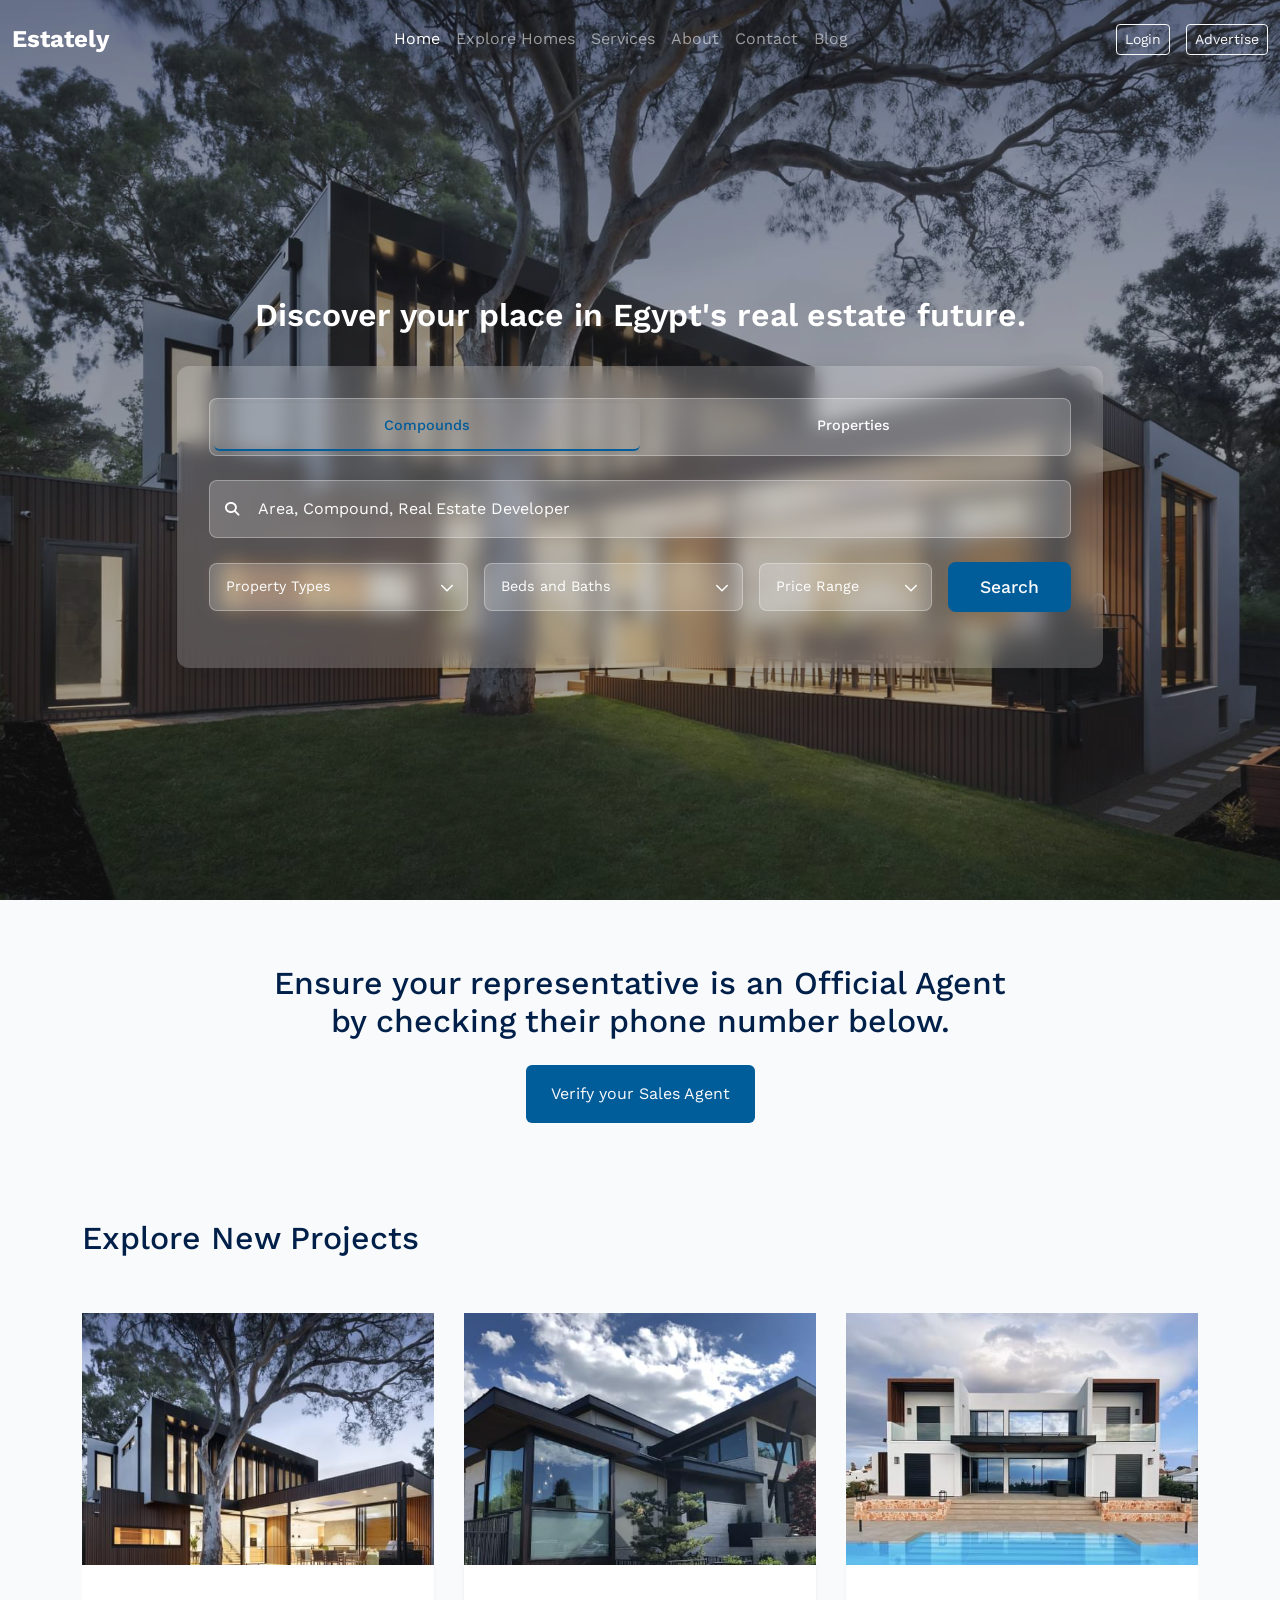
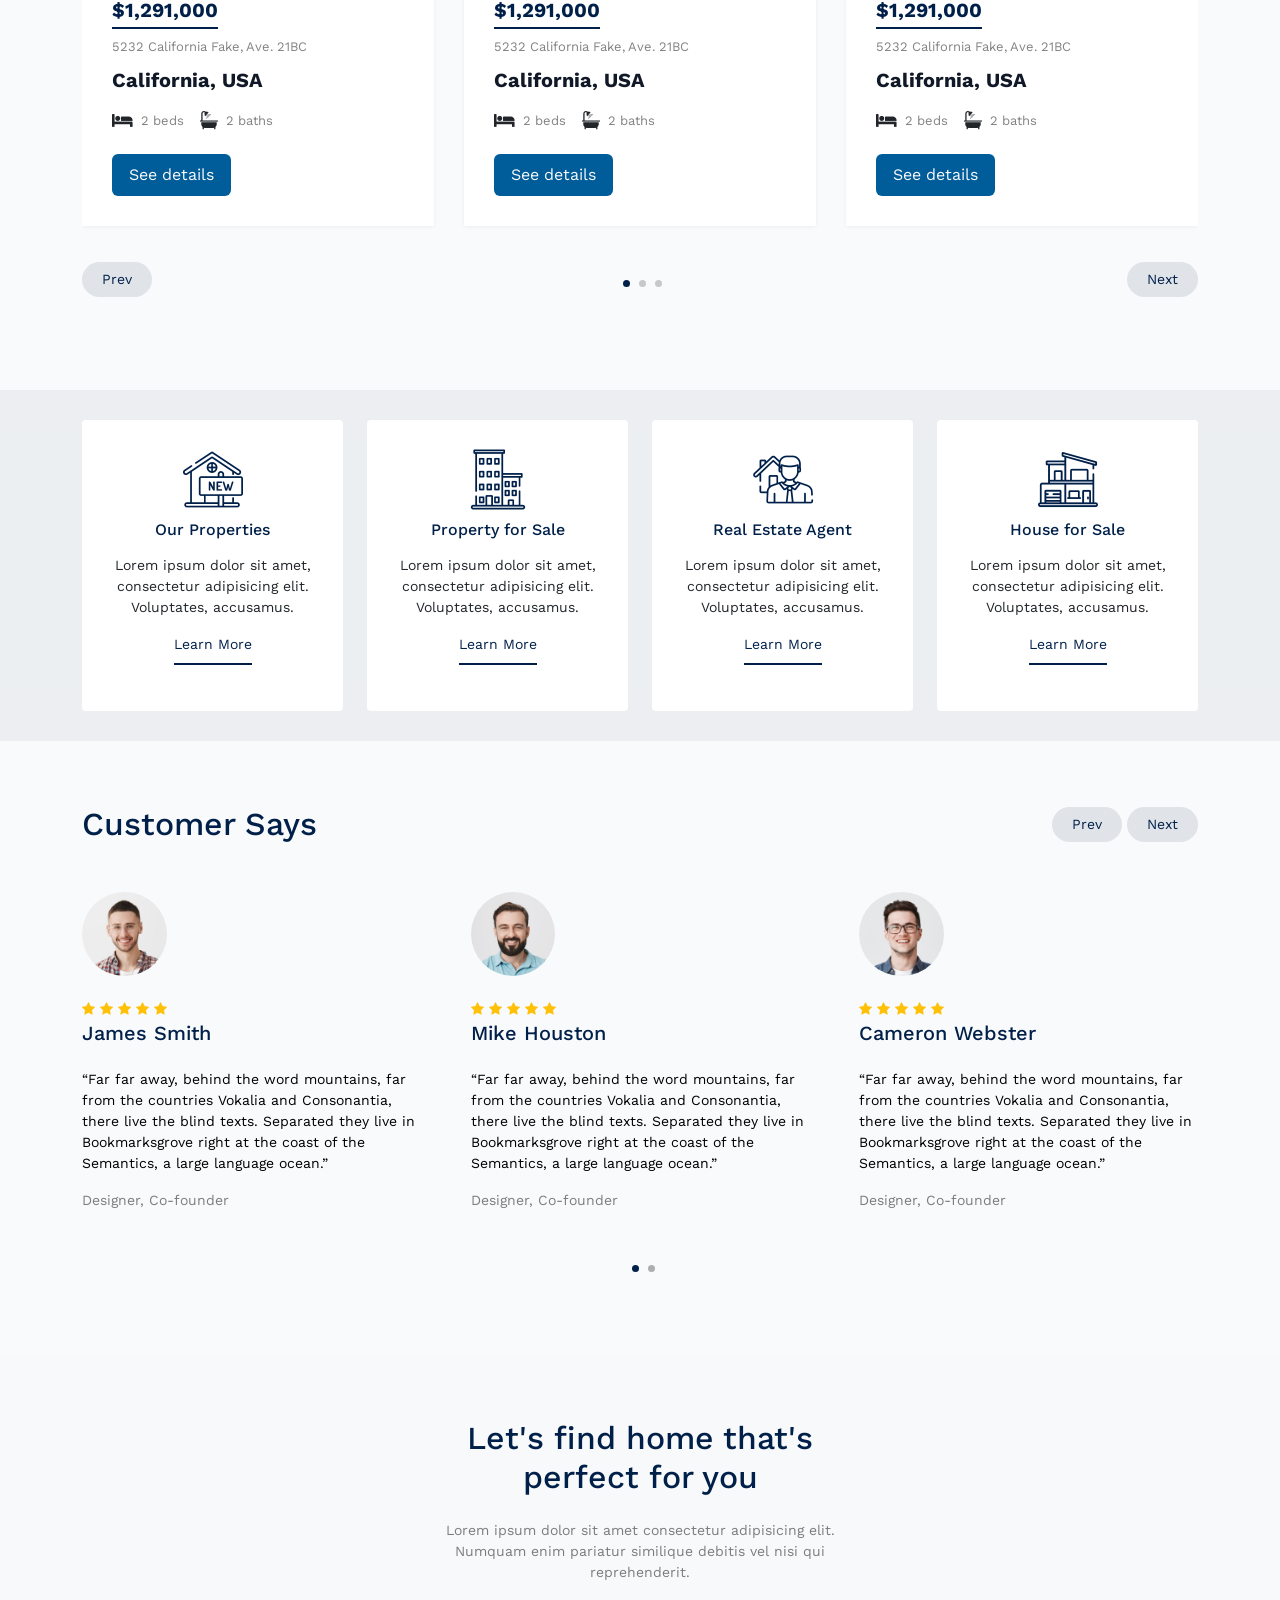
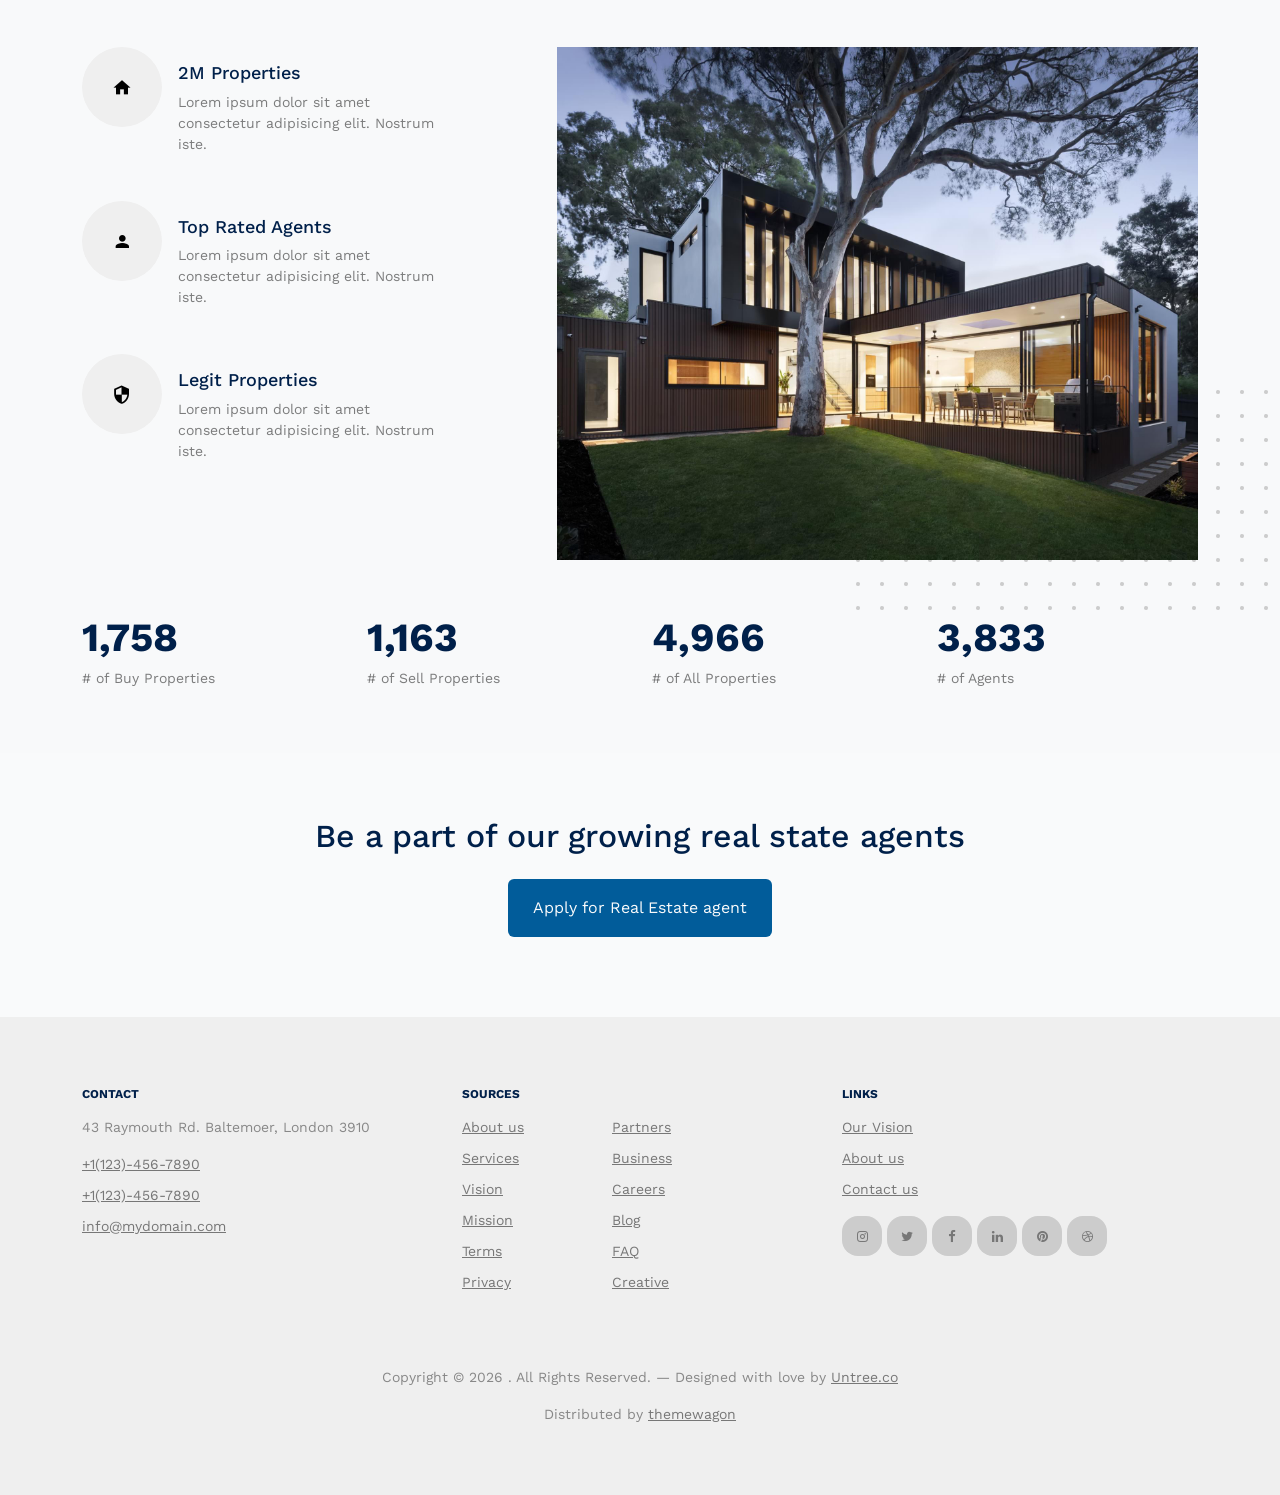
==== commit fa377f94: "update project" ====
--- a/index.html
+++ b/index.html
@@ -67,10 +67,10 @@
                 <a class="nav-link" href="services.html">Services</a>
               </li>
               <li class="nav-item">
-                <a class="nav-link" href="about.html">About us</a>
+                <a class="nav-link" href="about.html">About</a>
               </li>
               <li class="nav-item">
-                <a class="nav-link" href="contact.html">Contact Us</a>
+                <a class="nav-link" href="contact.html">Contact</a>
               </li>
               <li class="nav-item">
                 <a class="nav-link" href="contact.html">Blog</a>
@@ -79,10 +79,10 @@
           </div>
 
           <div class="d-none d-lg-flex align-items-center gap-3">
-            <button class="btn btn-outline-light btn-sm login">Log In</button>
-            <button class="btn btn-outline-light btn-sm login">
+            <button class="btn btn-outline-light btn-sm login">Login</button>
+            <a href="contact.html" class="btn btn-outline-light btn-sm login">
               Advertise
-            </button>
+            </a>
           </div>
         </div>
         <!-- /.container-fluid -->
@@ -231,7 +231,7 @@
                         </select>
                       </div>
                       <button
-                        class="search-button btn btn-primary"
+                        class="search-button btn button"
                         type="button"
                       >
                         Search
@@ -1050,7 +1050,7 @@
       <div class="container">
         <div class="row mb-5 align-items-center">
           <div class="col-md-6">
-            <h2 class="font-weight-bold heading text-primary mb-4 mb-md-0">
+            <h2 class="font-weight-bold heading header-Text mb-4 mb-md-0">
               Customer Says
             </h2>
           </div>
@@ -1082,7 +1082,7 @@
                   <span class="icon-star text-warning"></span>
                   <span class="icon-star text-warning"></span>
                 </div>
-                <h3 class="h5 text-primary mb-4">James Smith</h3>
+                <h3 class="h5 text-primary mb-4 header-Text">James Smith</h3>
                 <blockquote>
                   <p>
                     &ldquo;Far far away, behind the word mountains, far from the
@@ -1109,7 +1109,7 @@
                   <span class="icon-star text-warning"></span>
                   <span class="icon-star text-warning"></span>
                 </div>
-                <h3 class="h5 text-primary mb-4">Mike Houston</h3>
+                <h3 class="h5 text-primary mb-4 header-Text">Mike Houston</h3>
                 <blockquote>
                   <p>
                     &ldquo;Far far away, behind the word mountains, far from the
@@ -1136,7 +1136,7 @@
                   <span class="icon-star text-warning"></span>
                   <span class="icon-star text-warning"></span>
                 </div>
-                <h3 class="h5 text-primary mb-4">Cameron Webster</h3>
+                <h3 class="h5 text-primary mb-4 header-Text">Cameron Webster</h3>
                 <blockquote>
                   <p>
                     &ldquo;Far far away, behind the word mountains, far from the
@@ -1163,7 +1163,7 @@
                   <span class="icon-star text-warning"></span>
                   <span class="icon-star text-warning"></span>
                 </div>
-                <h3 class="h5 text-primary mb-4">Dave Smith</h3>
+                <h3 class="h5 text-primary mb-4 header-Text">Dave Smith</h3>
                 <blockquote>
                   <p>
                     &ldquo;Far far away, behind the word mountains, far from the
@@ -1184,7 +1184,7 @@
       <div class="container">
         <div class="row justify-content-center text-center mb-5">
           <div class="col-lg-5">
-            <h2 class="font-weight-bold heading text-primary mb-4">
+            <h2 class="font-weight-bold heading Text mb-4">
               Let's find home that's perfect for you
             </h2>
             <p class="text-black-50">
@@ -1248,7 +1248,7 @@
           >
             <div class="counter-wrap mb-5 mb-lg-0">
               <span class="number"
-                ><span class="countup text-primary">3298</span></span
+                ><span class="countup header-Text">3298</span></span
               >
               <span class="caption text-black-50"># of Buy Properties</span>
             </div>
@@ -1260,7 +1260,7 @@
           >
             <div class="counter-wrap mb-5 mb-lg-0">
               <span class="number"
-                ><span class="countup text-primary">2181</span></span
+                ><span class="countup header-Text">2181</span></span
               >
               <span class="caption text-black-50"># of Sell Properties</span>
             </div>
@@ -1272,7 +1272,7 @@
           >
             <div class="counter-wrap mb-5 mb-lg-0">
               <span class="number"
-                ><span class="countup text-primary">9316</span></span
+                ><span class="countup header-Text">9316</span></span
               >
               <span class="caption text-black-50"># of All Properties</span>
             </div>
@@ -1284,7 +1284,7 @@
           >
             <div class="counter-wrap mb-5 mb-lg-0">
               <span class="number"
-                ><span class="countup text-primary">7191</span></span
+                ><span class="countup header-Text">7191</span></span
               >
               <span class="caption text-black-50"># of Agents</span>
             </div>
@@ -1309,7 +1309,7 @@
       <!-- /.row -->
     </div>
 
-    <div class="section section-5 bg-light">
+    <!-- <div class="section section-5 bg-light">
       <div class="container">
         <div class="row justify-content-center text-center mb-5">
           <div class="col-lg-6 mb-5">
@@ -1428,7 +1428,7 @@
           </div>
         </div>
       </div>
-    </div>
+    </div> -->
 
     <div class="site-footer">
       <div class="container">
--- a/css/style.css
+++ b/css/style.css
@@ -507,6 +507,7 @@
 
 .feature-h .feature-text .heading {
   font-size: 18px;
+  color: #00204A;
 }
 
 .feature-h:hover .wrap-icon,
@@ -905,6 +906,7 @@
   position: relative;
   display: inline-block;
   padding-bottom: 10px;
+  color: #00204A;
 }
 
 .learn-more:before {
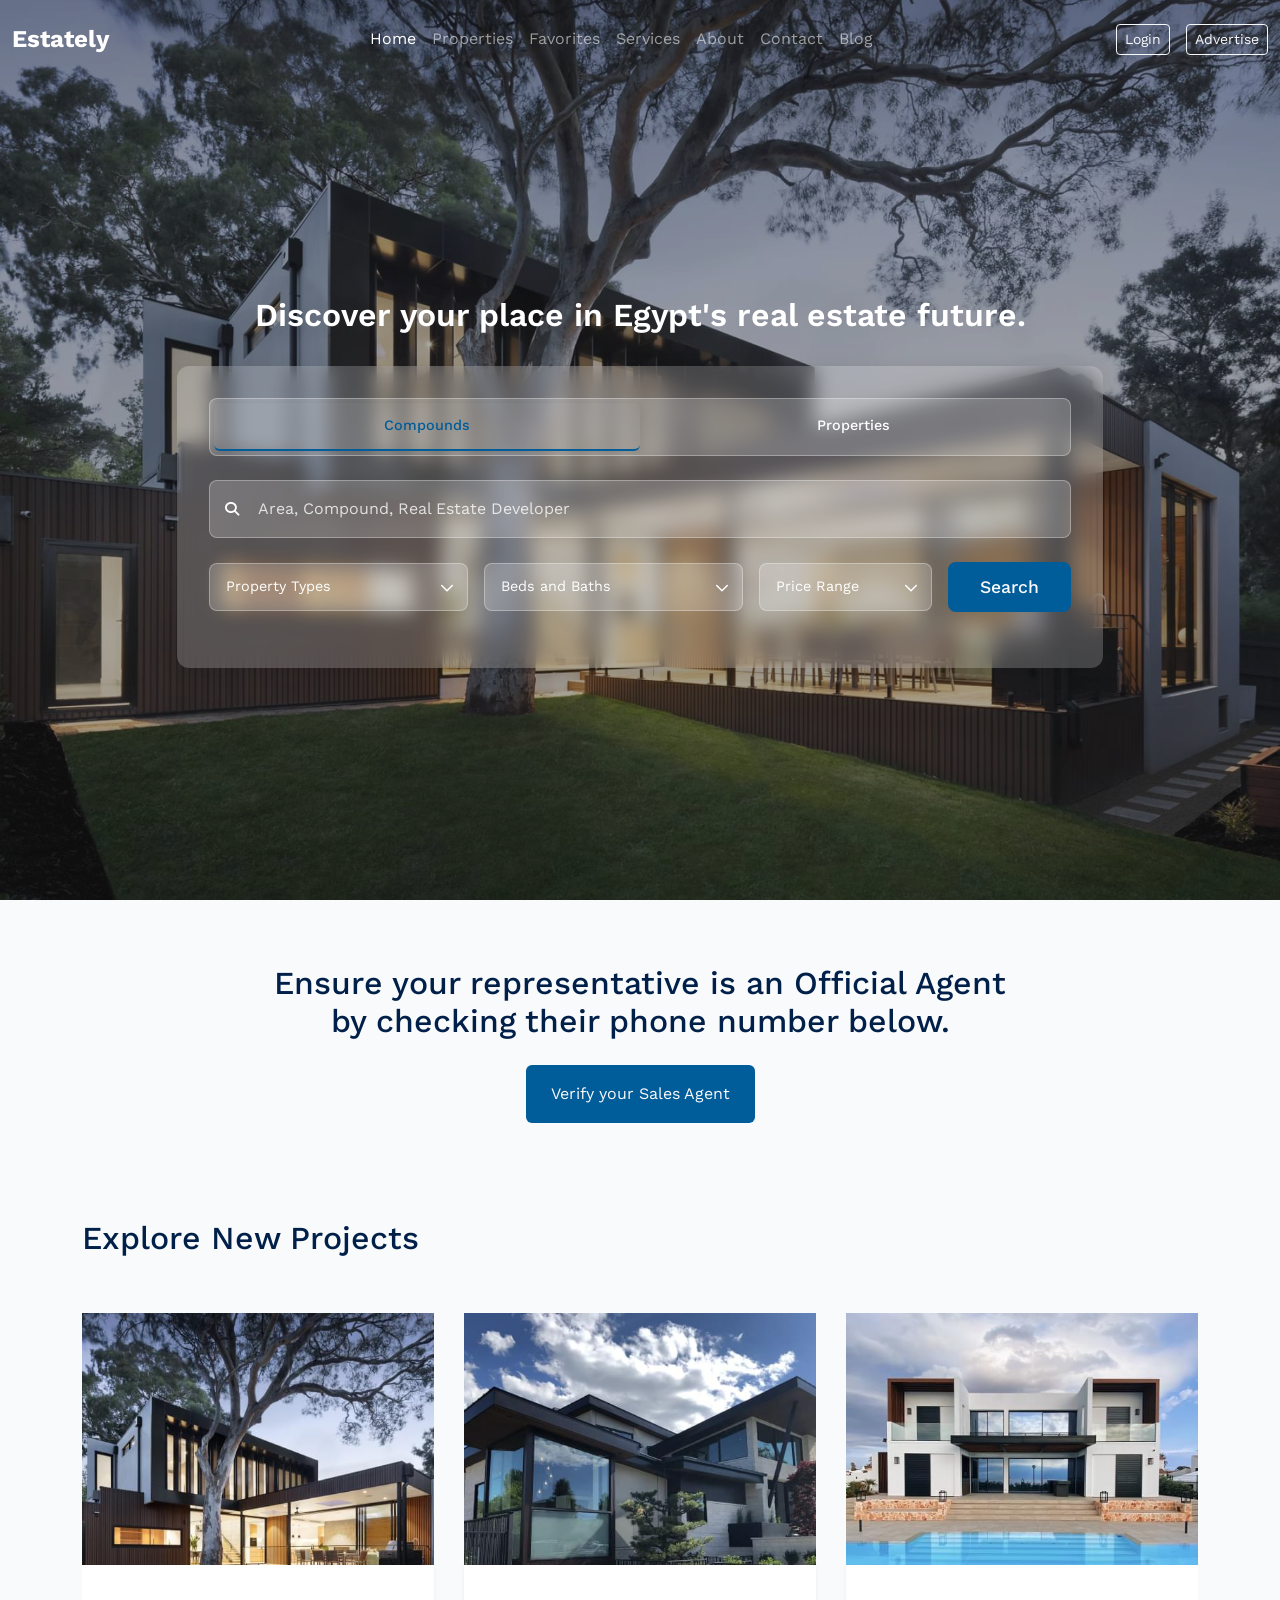
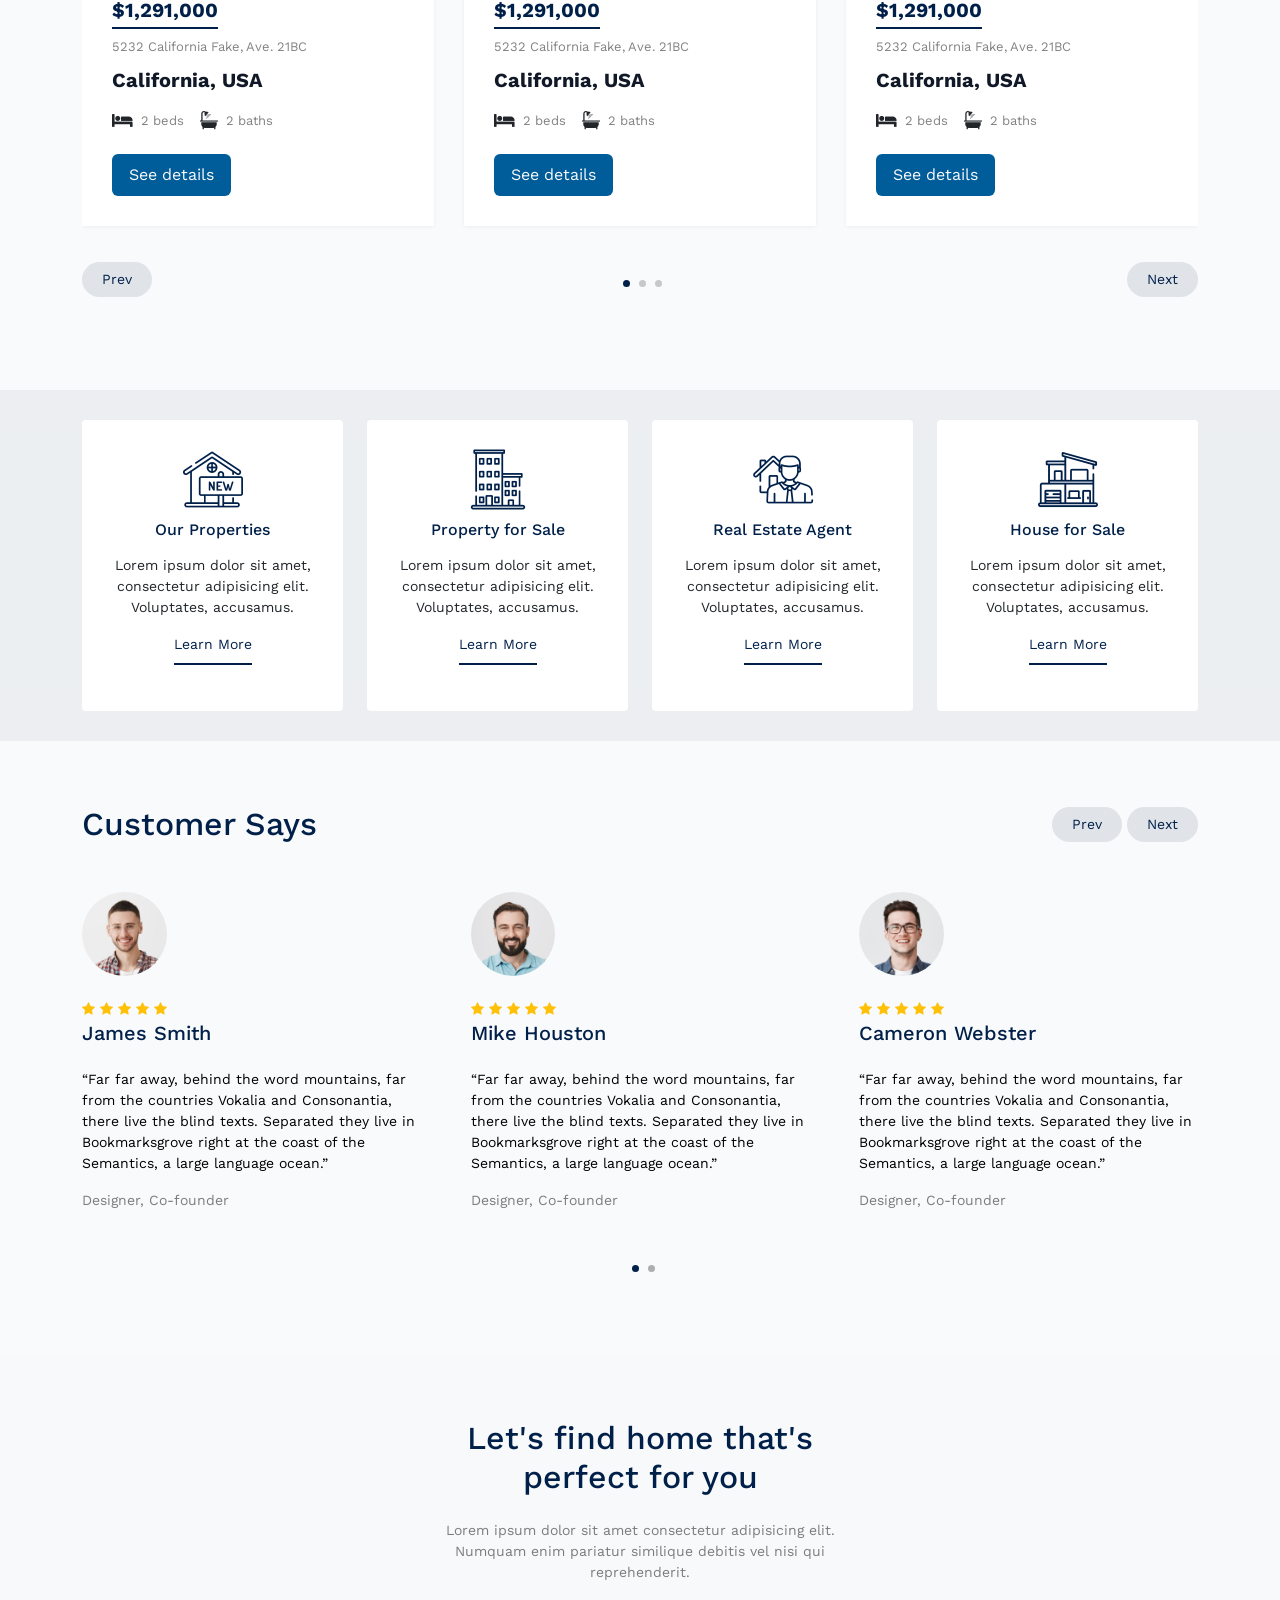
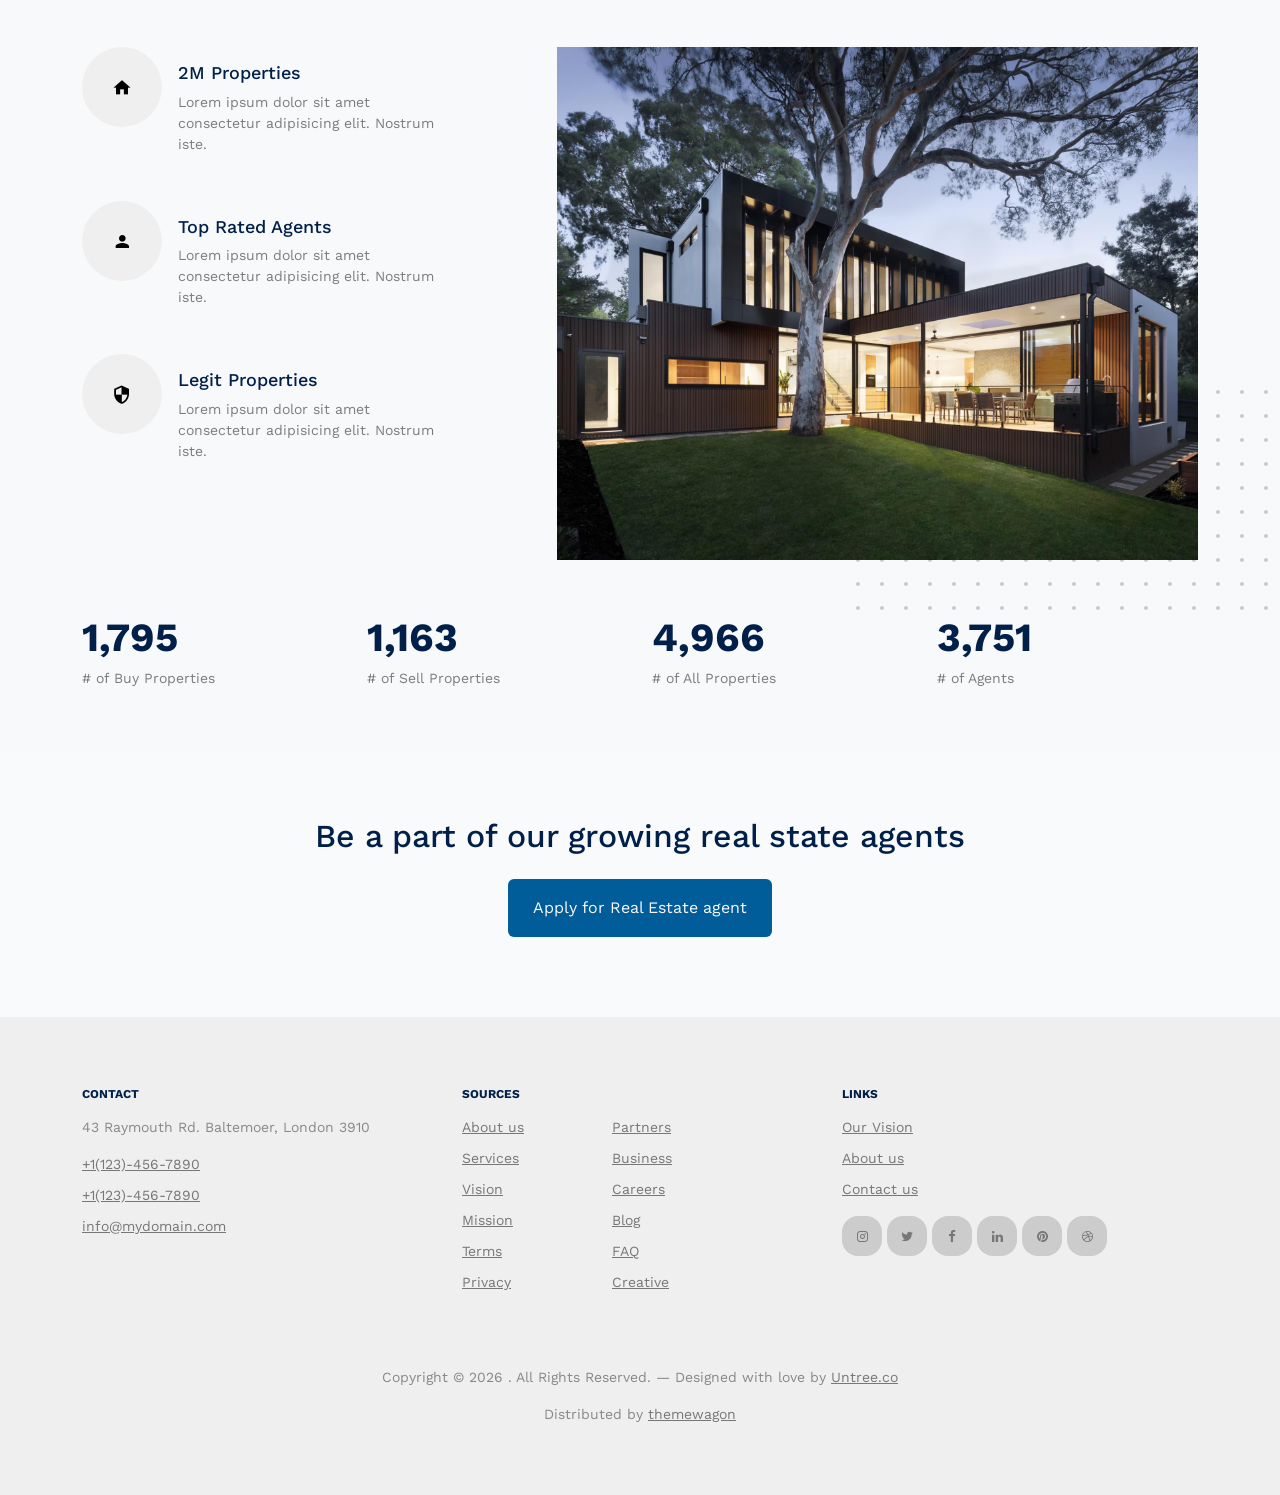
==== commit 5085aa26: "Section one" ====
--- a/index.html
+++ b/index.html
@@ -58,10 +58,13 @@
           <div class="d-lg-flex d-none justify-content-center flex-grow-1">
             <ul class="navbar-nav">
               <li class="nav-item">
-                <a class="nav-link active" href="index.html">Home</a>
+                <a class="nav-link" href="index.html">Home</a>
               </li>
               <li class="nav-item">
-                <a class="nav-link" href="properties.html">Explore Homes</a>
+                <a class="nav-link" href="properties.html">Properties</a>
+              </li>
+              <li class="nav-item">
+                <a class="nav-link" href="favorites.html">Favorites</a>
               </li>
               <li class="nav-item">
                 <a class="nav-link" href="services.html">Services</a>
@@ -73,13 +76,13 @@
                 <a class="nav-link" href="contact.html">Contact</a>
               </li>
               <li class="nav-item">
-                <a class="nav-link" href="contact.html">Blog</a>
+                <a class="nav-link" href="blog.html">Blog</a>
               </li>
             </ul>
           </div>
 
           <div class="d-none d-lg-flex align-items-center gap-3">
-            <button class="btn btn-outline-light btn-sm login">Login</button>
+            <a href="#" class="btn btn-outline-light btn-sm login">Login</a>
             <a href="contact.html" class="btn btn-outline-light btn-sm login">
               Advertise
             </a>
@@ -111,27 +114,37 @@
       <div class="offcanvas-body">
         <ul class="navbar-nav">
           <li class="nav-item">
-            <a class="nav-link active" href="index.html">Home</a>
+            <a class="nav-link" href="index.html">Home</a>
           </li>
           <li class="nav-item">
-            <a class="nav-link" href="properties.html">Explore Homes</a>
+            <a class="nav-link" href="properties.html">Properties</a>
           </li>
           <li class="nav-item">
             <a class="nav-link" href="services.html">Services</a>
           </li>
           <li class="nav-item">
-            <a class="nav-link" href="about.html">About us</a>
+            <a class="nav-link" href="about.html">About</a>
           </li>
           <li class="nav-item">
-            <a class="nav-link" href="contact.html">Contact Us</a>
+            <a class="nav-link" href="contact.html">Contact</a>
           </li>
           <li class="nav-item">
-            <a class="nav-link" href="contact.html">Blog</a>
+            <a class="nav-link" href="blog.html">Blog</a>
           </li>
+          <span class="line"></span>
+          <li class="nav-item">
+            <a class="nav-link" href="favorites.html">Favorites</a>
+          </li>
+          <li class="nav-item">
+            <a class="nav-link" href="myaccount.html">My Account</a>
+          </li>
+          <span class="line"></span>
         </ul>
-        <div class="mt-3">
-          <button class="btn btn-outline-primary btn-sm me-2">Log In</button>
-          <button class="btn btn-outline-primary btn-sm me-2">Advertise</button>
+        <div class="mt-2">
+          <a href="#" class="btn btn-outline-light btn-sm login">Login</a>
+          <a href="contact.html" class="btn btn-outline-light btn-sm login">
+            Advertise
+          </a>
         </div>
       </div>
       <!-- /offcanvas-body -->
@@ -155,7 +168,7 @@
         ></div>
       </div>
 
-      <div id="section2" class="container mt-5">
+      <div class="container mt-5">
         <div class="row justify-content-center align-items-center">
           <div class="col-lg-12 text-center">
             <h1 class="heading hero-heading" data-aos="fade-up">
@@ -230,10 +243,7 @@
                           <option value="5000000+">$5,000,000+</option>
                         </select>
                       </div>
-                      <button
-                        class="search-button btn button"
-                        type="button"
-                      >
+                      <button class="search-button btn button" type="button">
                         Search
                       </button>
                     </div>
@@ -534,8 +544,8 @@
         </div>
       </div>
     </div>
-    <!-- /////////////////////////////////////////////////////////////////////////////////////////////////////// -->
-    <div class="section">
+<!-- /////////////////////////////////////////////////////////////////////////////////////////////////////// -->
+    <div id="section2" class="section">
       <div class="row justify-content-center">
         <div class="col-lg-7 mx-auto text-center">
           <h2 class="mb-4">
@@ -1136,7 +1146,9 @@
                   <span class="icon-star text-warning"></span>
                   <span class="icon-star text-warning"></span>
                 </div>
-                <h3 class="h5 text-primary mb-4 header-Text">Cameron Webster</h3>
+                <h3 class="h5 text-primary mb-4 header-Text">
+                  Cameron Webster
+                </h3>
                 <blockquote>
                   <p>
                     &ldquo;Far far away, behind the word mountains, far from the
@@ -1429,7 +1441,6 @@
         </div>
       </div>
     </div> -->
-
     <div class="site-footer">
       <div class="container">
         <div class="row">
@@ -1445,9 +1456,7 @@
                 </li>
               </ul>
             </div>
-            <!-- /.widget -->
-          </div>
-          <!-- /.col-lg-4 -->
+          </div>
           <div class="col-lg-4">
             <div class="widget">
               <h3>Sources</h3>
@@ -1468,9 +1477,7 @@
                 <li><a href="#">Creative</a></li>
               </ul>
             </div>
-            <!-- /.widget -->
-          </div>
-          <!-- /.col-lg-4 -->
+          </div>
           <div class="col-lg-4">
             <div class="widget">
               <h3>Links</h3>
@@ -1501,21 +1508,11 @@
                 </li>
               </ul>
             </div>
-            <!-- /.widget -->
-          </div>
-          <!-- /.col-lg-4 -->
-        </div>
-        <!-- /.row -->
+          </div>
+        </div>
 
         <div class="row mt-5">
           <div class="col-12 text-center">
-            <!-- 
-              **==========
-              NOTE: 
-              Please don't remove this copyright link unless you buy the license here https://untree.co/license/  
-              **==========
-            -->
-
             <p>
               Copyright &copy;
               <script>
@@ -1523,7 +1520,6 @@
               </script>
               . All Rights Reserved. &mdash; Designed with love by
               <a href="https://untree.co">Untree.co</a>
-              <!-- License information: https://untree.co/license/ -->
             </p>
             <div>
               Distributed by
@@ -1532,9 +1528,7 @@
           </div>
         </div>
       </div>
-      <!-- /.container -->
     </div>
-    <!-- /.site-footer -->
 
     <!-- Preloader -->
     <div id="overlayer"></div>
--- a/css/style.css
+++ b/css/style.css
@@ -1124,59 +1124,51 @@
   color: white !important;
 }
 
-.site-header.scrolled .nav-link.active {
+.site-header.scrolled .nav-link.active,
+.offcanvas .nav-link.active {
   font-size: 16px !important;
   color: #015C9A !important;
 }
 
-.site-header.scrolled li a:not(.active) {
+.site-header.scrolled li a:not(.active),
+.offcanvas li a:not(.active) {
   font-size: 16px !important;
   color: #495057 !important;
 }
 
-.site-header li>a:hover:not(.dropdown-item) {
+.site-header li>a:hover {
   color: white !important;
 }
 
-.site-header.scrolled li>a:hover:not(.dropdown-item) {
+.site-header.scrolled li>a:hover,
+.offcanvas li>a:hover {
   color: #015C9A !important;
 }
 
-.site-header.scrolled .login {
+.site-header.scrolled .login,
+.offcanvas .login {
   background-color: #015C9A !important;
   color: #F9FAFB !important;
   transition: 0.5s !important;
 }
 
-.site-header.scrolled .login:hover {
+.site-header.scrolled .login:hover,
+.offcanvas .login:hover {
   background-color: #017DD0 !important;
   color: #F9FAFB !important;
   transition: 0.5s !important;
 }
 
-/* Fix dropdown in offcanvas */
-.offcanvas .dropdown-menu {
-  position: static !important;
-  transform: none !important;
-  border: none;
-  box-shadow: none;
-  background-color: transparent;
-  padding-left: 1rem;
-}
-
-.offcanvas .dropdown-item {
-  padding: 0.5rem 1rem;
-  color: rgba(255, 255, 255, 0.75);
-  border-bottom: 1px solid rgba(255, 255, 255, 0.1);
-}
-
-.offcanvas .dropdown-item:hover {
-  background-color: rgba(255, 255, 255, 0.1);
-  color: white;
-}
-
-.offcanvas .dropdown-item:last-child {
-  border-bottom: none;
+.offcanvas {
+  width: 250px !important;
+}
+
+.offcanvas .line,
+.line{
+  width: 100%;
+  height: 1px;
+  background-color: #cac9c9;
+  margin: 5px 0;
 }
 
 /* =========================================================================================================== */
@@ -2067,6 +2059,10 @@
   }
 }
 
+.desktop-search ::placeholder {
+  color: rgba(255, 255, 255, 0.796) !important;
+}
+
 /* Style for select box options - gradient from white to #495057 */
 select option {
   background-color: white;
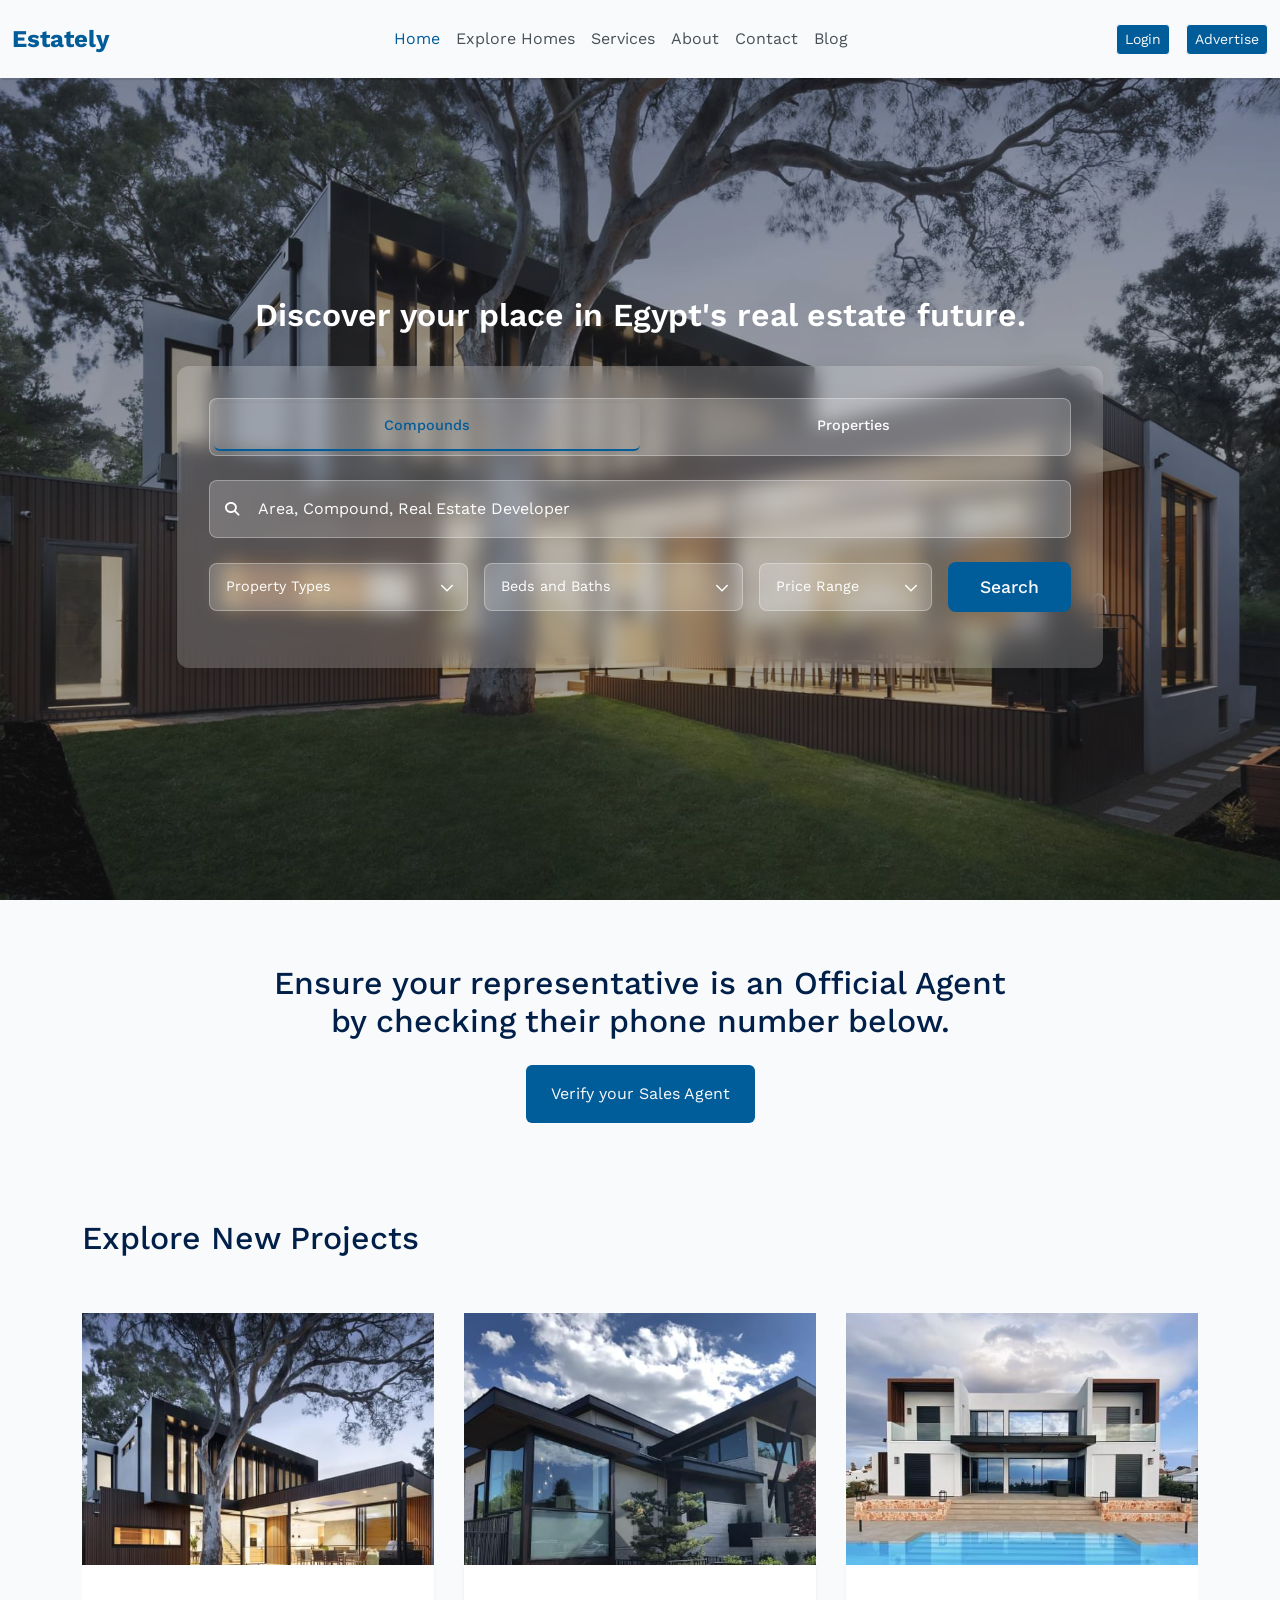
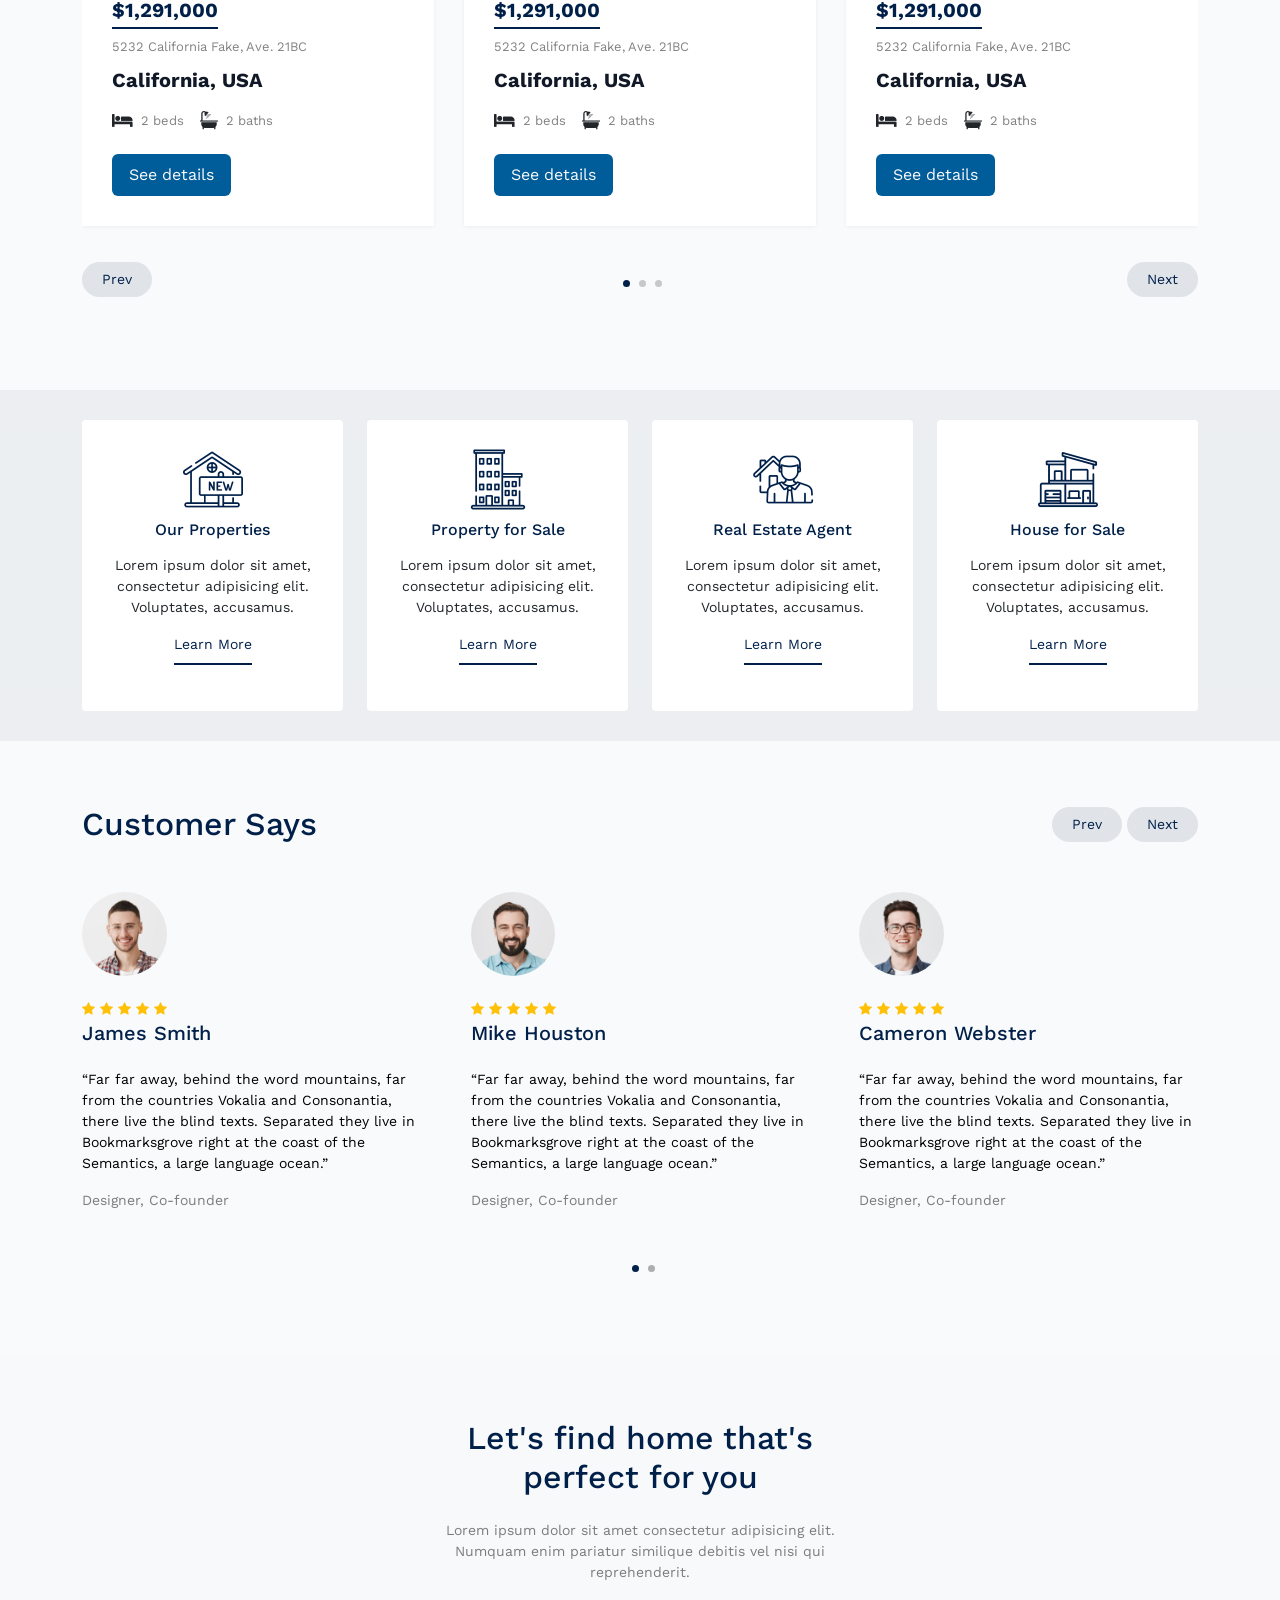
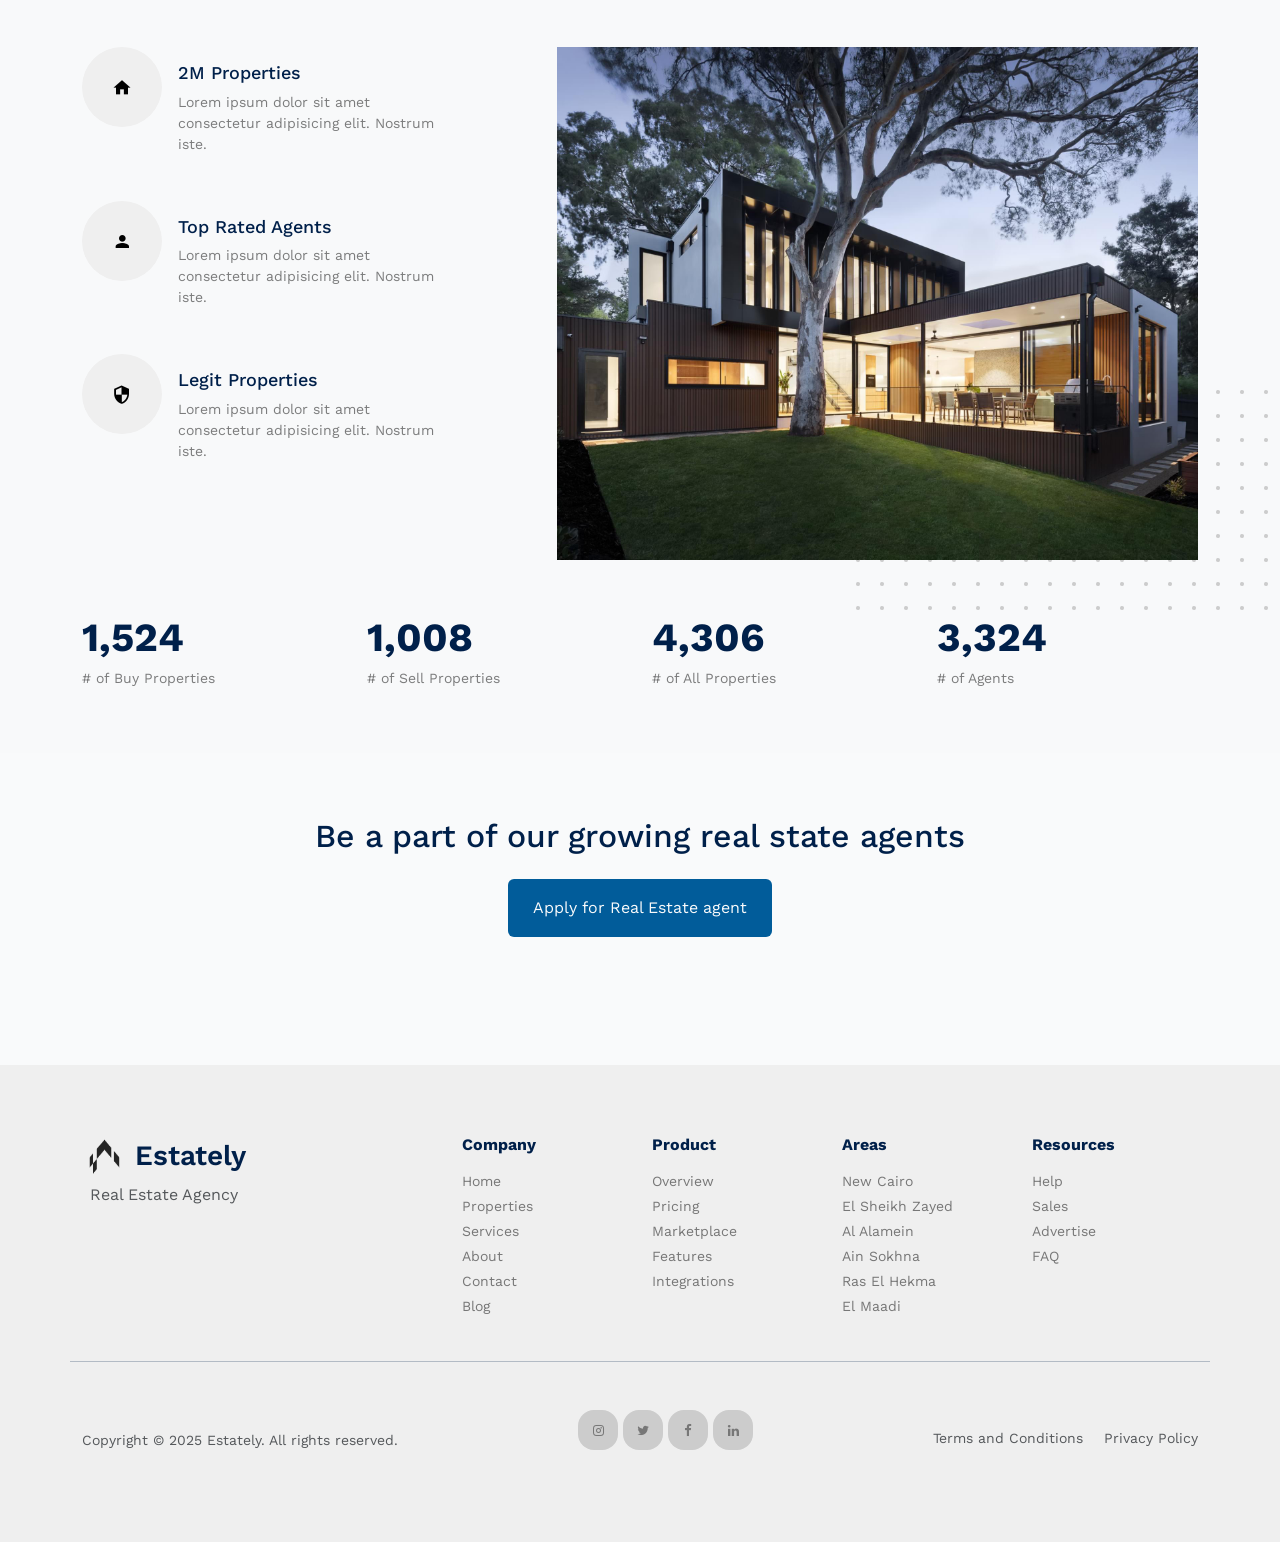
==== commit f35d2a4a: "footer" ====
--- a/index.html
+++ b/index.html
@@ -58,13 +58,10 @@
           <div class="d-lg-flex d-none justify-content-center flex-grow-1">
             <ul class="navbar-nav">
               <li class="nav-item">
-                <a class="nav-link" href="index.html">Home</a>
+                <a class="nav-link active" href="index.html">Home</a>
               </li>
               <li class="nav-item">
-                <a class="nav-link" href="properties.html">Properties</a>
-              </li>
-              <li class="nav-item">
-                <a class="nav-link" href="favorites.html">Favorites</a>
+                <a class="nav-link" href="properties.html">Explore Homes</a>
               </li>
               <li class="nav-item">
                 <a class="nav-link" href="services.html">Services</a>
@@ -76,13 +73,13 @@
                 <a class="nav-link" href="contact.html">Contact</a>
               </li>
               <li class="nav-item">
-                <a class="nav-link" href="blog.html">Blog</a>
+                <a class="nav-link" href="contact.html">Blog</a>
               </li>
             </ul>
           </div>
 
           <div class="d-none d-lg-flex align-items-center gap-3">
-            <a href="#" class="btn btn-outline-light btn-sm login">Login</a>
+            <button class="btn btn-outline-light btn-sm login">Login</button>
             <a href="contact.html" class="btn btn-outline-light btn-sm login">
               Advertise
             </a>
@@ -114,37 +111,27 @@
       <div class="offcanvas-body">
         <ul class="navbar-nav">
           <li class="nav-item">
-            <a class="nav-link" href="index.html">Home</a>
+            <a class="nav-link active" href="index.html">Home</a>
           </li>
           <li class="nav-item">
-            <a class="nav-link" href="properties.html">Properties</a>
+            <a class="nav-link" href="properties.html">Explore Homes</a>
           </li>
           <li class="nav-item">
             <a class="nav-link" href="services.html">Services</a>
           </li>
           <li class="nav-item">
-            <a class="nav-link" href="about.html">About</a>
+            <a class="nav-link" href="about.html">About us</a>
           </li>
           <li class="nav-item">
-            <a class="nav-link" href="contact.html">Contact</a>
+            <a class="nav-link" href="contact.html">Contact Us</a>
           </li>
           <li class="nav-item">
-            <a class="nav-link" href="blog.html">Blog</a>
+            <a class="nav-link" href="contact.html">Blog</a>
           </li>
-          <span class="line"></span>
-          <li class="nav-item">
-            <a class="nav-link" href="favorites.html">Favorites</a>
-          </li>
-          <li class="nav-item">
-            <a class="nav-link" href="myaccount.html">My Account</a>
-          </li>
-          <span class="line"></span>
         </ul>
-        <div class="mt-2">
-          <a href="#" class="btn btn-outline-light btn-sm login">Login</a>
-          <a href="contact.html" class="btn btn-outline-light btn-sm login">
-            Advertise
-          </a>
+        <div class="mt-3">
+          <button class="btn btn-outline-primary btn-sm me-2">Log In</button>
+          <button class="btn btn-outline-primary btn-sm me-2">Advertise</button>
         </div>
       </div>
       <!-- /offcanvas-body -->
@@ -168,7 +155,7 @@
         ></div>
       </div>
 
-      <div class="container mt-5">
+      <div id="section2" class="container mt-5">
         <div class="row justify-content-center align-items-center">
           <div class="col-lg-12 text-center">
             <h1 class="heading hero-heading" data-aos="fade-up">
@@ -544,8 +531,8 @@
         </div>
       </div>
     </div>
-<!-- /////////////////////////////////////////////////////////////////////////////////////////////////////// -->
-    <div id="section2" class="section">
+    <!-- /////////////////////////////////////////////////////////////////////////////////////////////////////// -->
+    <div class="section">
       <div class="row justify-content-center">
         <div class="col-lg-7 mx-auto text-center">
           <h2 class="mb-4">
@@ -1441,7 +1428,8 @@
         </div>
       </div>
     </div> -->
-    <div class="site-footer">
+
+    <!-- <div class="site-footer">
       <div class="container">
         <div class="row">
           <div class="col-lg-4">
@@ -1521,14 +1509,106 @@
               . All Rights Reserved. &mdash; Designed with love by
               <a href="https://untree.co">Untree.co</a>
             </p>
-            <div>
-              Distributed by
-              <a href="https://themewagon.com/" target="_blank">themewagon</a>
-            </div>
           </div>
         </div>
       </div>
-    </div>
+    </div> -->
+    <!-- /.site-footer -->
+
+    <!-- Footer -->
+    <footer class="site-footer mt-5">
+      <div class="container">
+        <div class="row gy-4">
+          <!-- Logo and slogan -->
+          <div class="col-md-4">
+            <div class="d-flex align-items-center mb-2">
+              <img
+                src="images/logo.png"
+                alt="Logo"
+                width="45"
+                height="40"
+                class="me-2"
+              />
+              <h5 class="fw-semibold mb-0 fs-3">Estately</h5>
+            </div>
+            <p class="text-muted ms-2" style="font-size: 16px;">Real Estate Agency</p>
+          </div>
+          <!-- Company -->
+          <div class="col-6 col-md-2">
+            <h6 class="fw-bold mb-3">Company</h6>
+            <ul class="list-unstyled">
+              <li><a href="home.html">Home</a></li>
+              <li><a href="properties.html">Properties</a></li>
+              <li><a href="services.html">Services</a></li>
+              <li><a href="about.html">About</a></li>
+              <li><a href="contact.html">Contact</a></li>
+              <li><a href="blog.html">Blog</a></li>
+            </ul>
+          </div>
+          <!-- Product -->
+          <div class="col-6 col-md-2">
+            <h6 class="fw-bold mb-3">Product</h6>
+            <ul class="list-unstyled">
+              <li><a href="#">Overview</a></li>
+              <li><a href="#">Pricing</a></li>
+              <li><a href="#">Marketplace</a></li>
+              <li><a href="#">Features</a></li>
+              <li><a href="#">Integrations</a></li>
+            </ul>
+          </div>
+          <!-- Areas -->
+          <div class="col-6 col-md-2">
+            <h6 class="fw-bold mb-3">Areas</h6>
+            <ul class="list-unstyled">
+              <li><a href="#">New Cairo</a></li>
+              <li><a href="#">El Sheikh Zayed</a></li>
+              <li><a href="#">Al Alamein</a></li>
+              <li><a href="#">Ain Sokhna</a></li>
+              <li><a href="#">Ras El Hekma</a></li>
+              <li><a href="#">El Maadi</a></li>
+            </ul>
+          </div>
+          <!-- Resources -->
+          <div class="col-6 col-md-2">
+            <h6 class="fw-bold mb-3">Resources</h6>
+            <ul class="list-unstyled">
+              <li><a href="#">Help</a></li>
+              <li><a href="#">Sales</a></li>
+              <li><a href="#">Advertise</a></li>
+              <li><a href="#">FAQ</a></li>
+            </ul>
+          </div>
+
+        <hr class="my-4" />
+
+        <div
+          class="d-flex flex-column flex-md-row justify-content-between align-items-center"
+        >
+          <p class="mb-2 mb-md-0 text-muted">
+            Copyright &copy; 2025 Estately. All rights reserved.
+          </p>
+            <ul class="list-unstyled social">
+              <li>
+                <a href="#"><span class="icon-instagram"></span></a>
+              </li>
+              <li>
+                <a href="#"><span class="icon-twitter"></span></a>
+              </li>
+              <li>
+                <a href="#"><span class="icon-facebook"></span></a>
+              </li>
+              <li>
+                <a href="#"><span class="icon-linkedin"></span></a>
+              </li>
+            </ul>
+          <div>
+            <a href="#" class="text-muted me-3">Terms and Conditions</a>
+            <a href="#" class="text-muted">Privacy Policy</a>
+          </div>
+        </div>
+      </div>
+    </footer>
+    <!-- /.footer -->
 
     <!-- Preloader -->
     <div id="overlayer"></div>
--- a/css/style.css
+++ b/css/style.css
@@ -965,9 +965,9 @@
 }
 
 .site-footer {
-  background: #efefef;
+  background-color: #efefef;
   font-size: 14px;
-  color: #888;
+  color: #00204A;
   padding: 70px 0;
 }
 
@@ -975,11 +975,11 @@
   color: #777;
   position: relative;
   display: inline-block;
-  text-decoration: underline;
+  padding-bottom: 4px;
 }
 
 .site-footer a:hover {
-  color: #000;
+  color: #00204A;
   text-decoration: none;
 }
 
@@ -1124,51 +1124,59 @@
   color: white !important;
 }
 
-.site-header.scrolled .nav-link.active,
-.offcanvas .nav-link.active {
+.site-header.scrolled .nav-link.active {
   font-size: 16px !important;
   color: #015C9A !important;
 }
 
-.site-header.scrolled li a:not(.active),
-.offcanvas li a:not(.active) {
+.site-header.scrolled li a:not(.active) {
   font-size: 16px !important;
   color: #495057 !important;
 }
 
-.site-header li>a:hover {
+.site-header li>a:hover:not(.dropdown-item) {
   color: white !important;
 }
 
-.site-header.scrolled li>a:hover,
-.offcanvas li>a:hover {
+.site-header.scrolled li>a:hover:not(.dropdown-item) {
   color: #015C9A !important;
 }
 
-.site-header.scrolled .login,
-.offcanvas .login {
+.site-header.scrolled .login {
   background-color: #015C9A !important;
   color: #F9FAFB !important;
   transition: 0.5s !important;
 }
 
-.site-header.scrolled .login:hover,
-.offcanvas .login:hover {
+.site-header.scrolled .login:hover {
   background-color: #017DD0 !important;
   color: #F9FAFB !important;
   transition: 0.5s !important;
 }
 
-.offcanvas {
-  width: 250px !important;
-}
-
-.offcanvas .line,
-.line{
-  width: 100%;
-  height: 1px;
-  background-color: #cac9c9;
-  margin: 5px 0;
+/* Fix dropdown in offcanvas */
+.offcanvas .dropdown-menu {
+  position: static !important;
+  transform: none !important;
+  border: none;
+  box-shadow: none;
+  background-color: transparent;
+  padding-left: 1rem;
+}
+
+.offcanvas .dropdown-item {
+  padding: 0.5rem 1rem;
+  color: rgba(255, 255, 255, 0.75);
+  border-bottom: 1px solid rgba(255, 255, 255, 0.1);
+}
+
+.offcanvas .dropdown-item:hover {
+  background-color: rgba(255, 255, 255, 0.1);
+  color: white;
+}
+
+.offcanvas .dropdown-item:last-child {
+  border-bottom: none;
 }
 
 /* =========================================================================================================== */
@@ -2059,10 +2067,6 @@
   }
 }
 
-.desktop-search ::placeholder {
-  color: rgba(255, 255, 255, 0.796) !important;
-}
-
 /* Style for select box options - gradient from white to #495057 */
 select option {
   background-color: white;
@@ -2127,7 +2131,6 @@
 select option:nth-child(14) {
   background-color: #989ba6;
 }
-
 select option:nth-child(15) {
   background-color: #90939f;
 }
@@ -2179,11 +2182,9 @@
   display: block;
   text-align: left;
 }
-
 /* ===================================================================================================== */
 /* section- Explore Projects */
 #section3 {
   padding-top: 2rem;
 }
-
 /* ============================================================================================= */
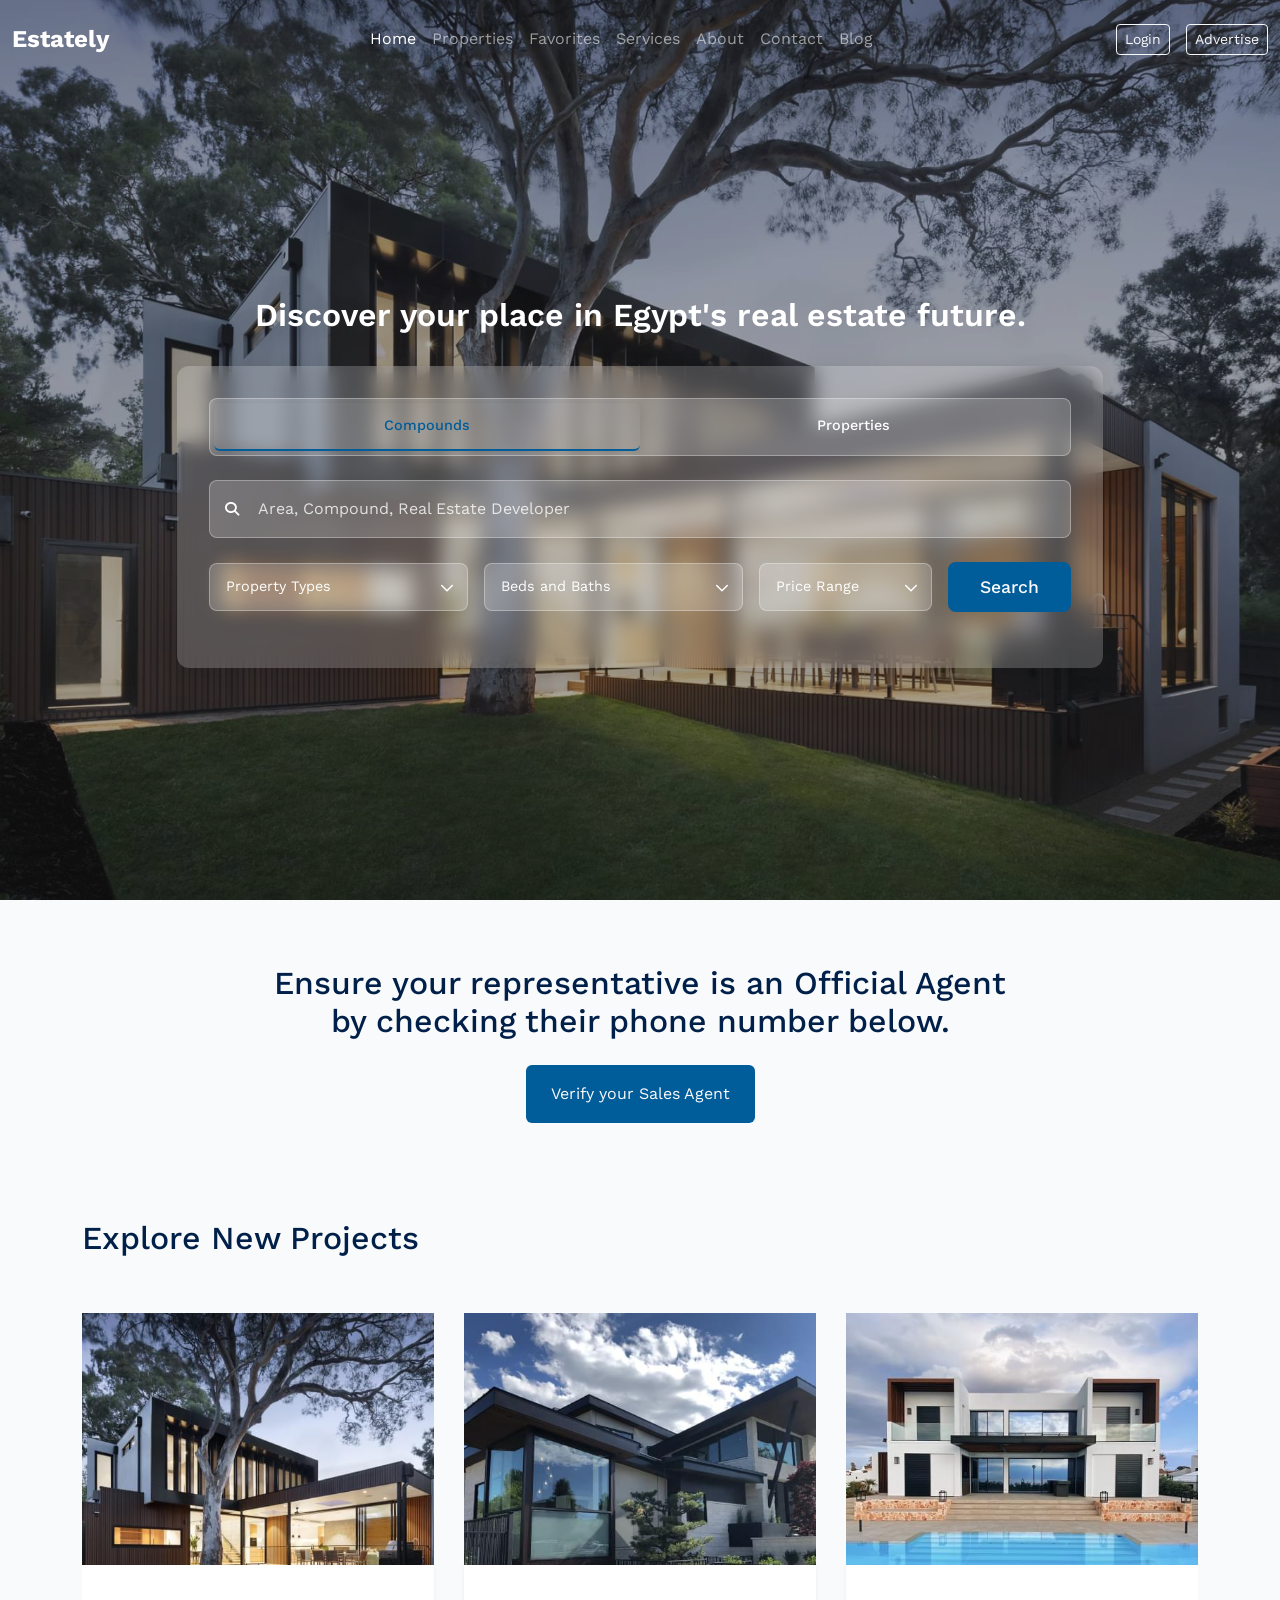
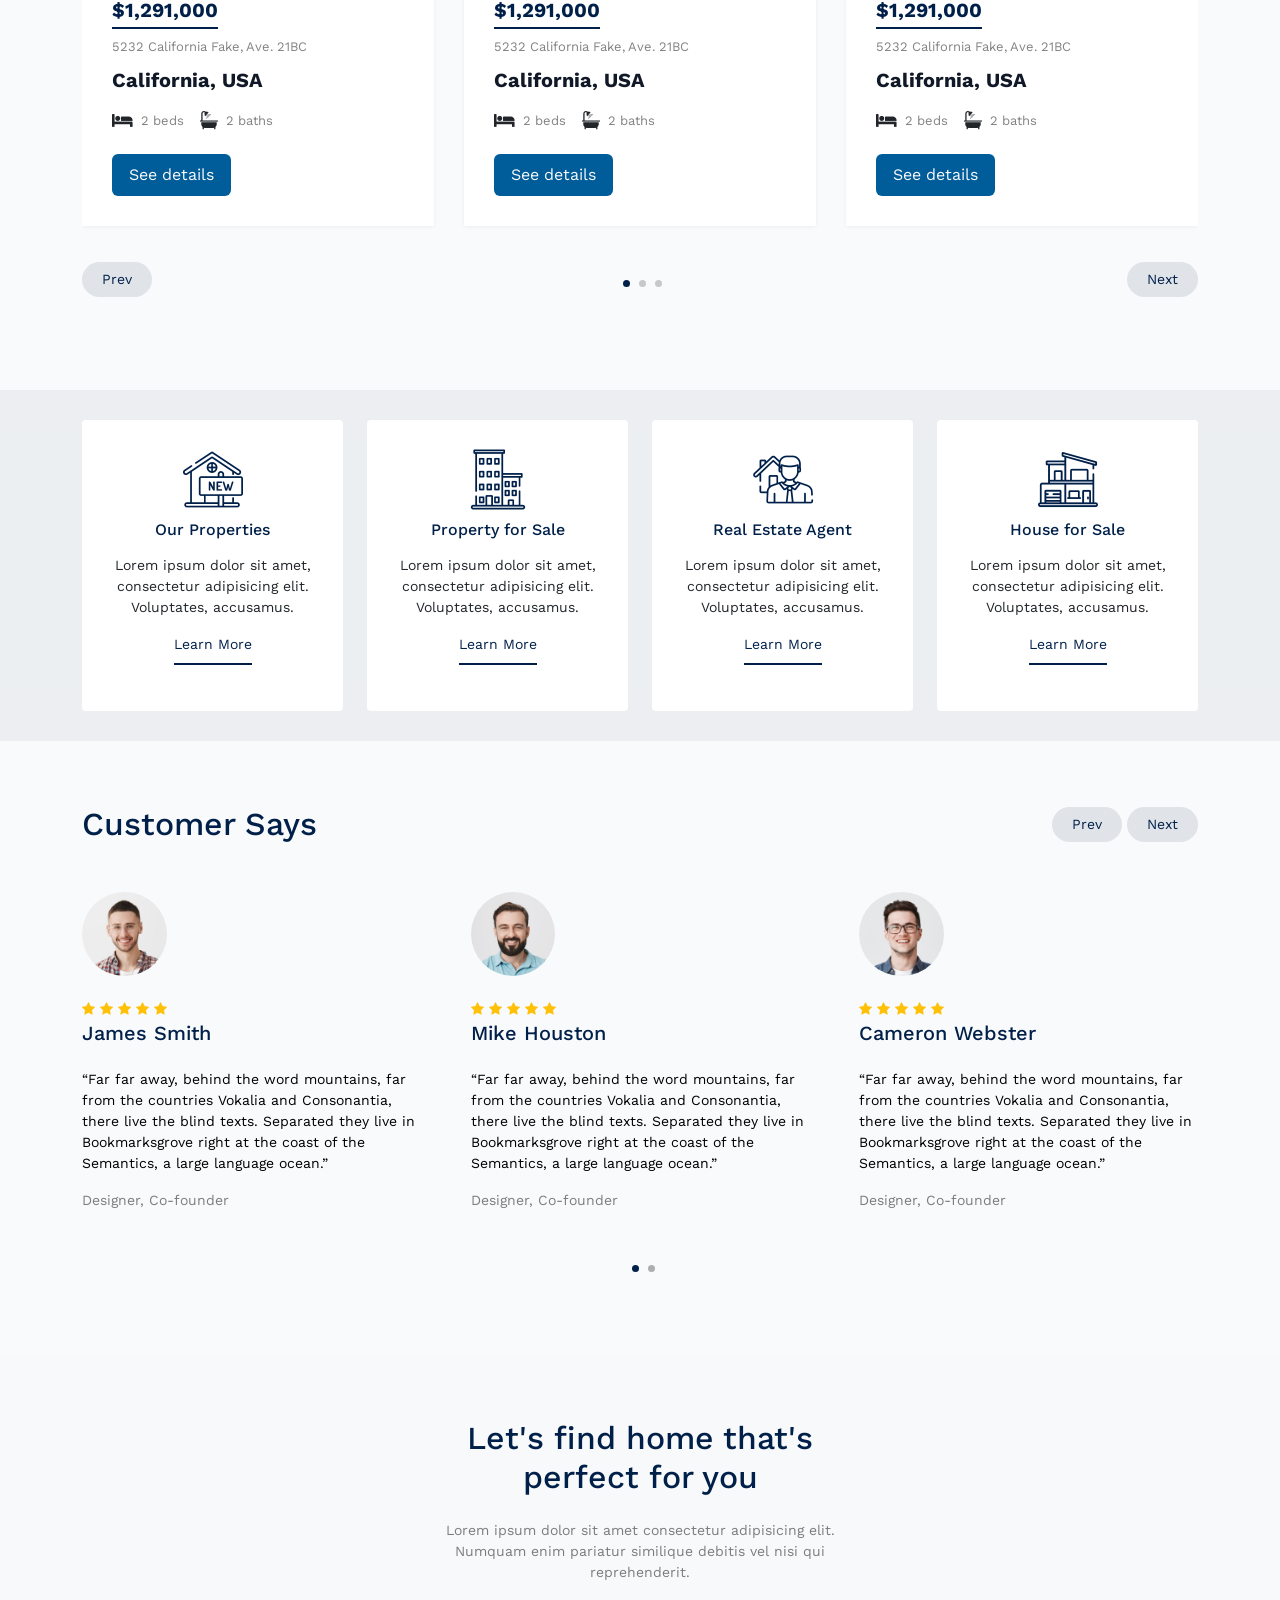
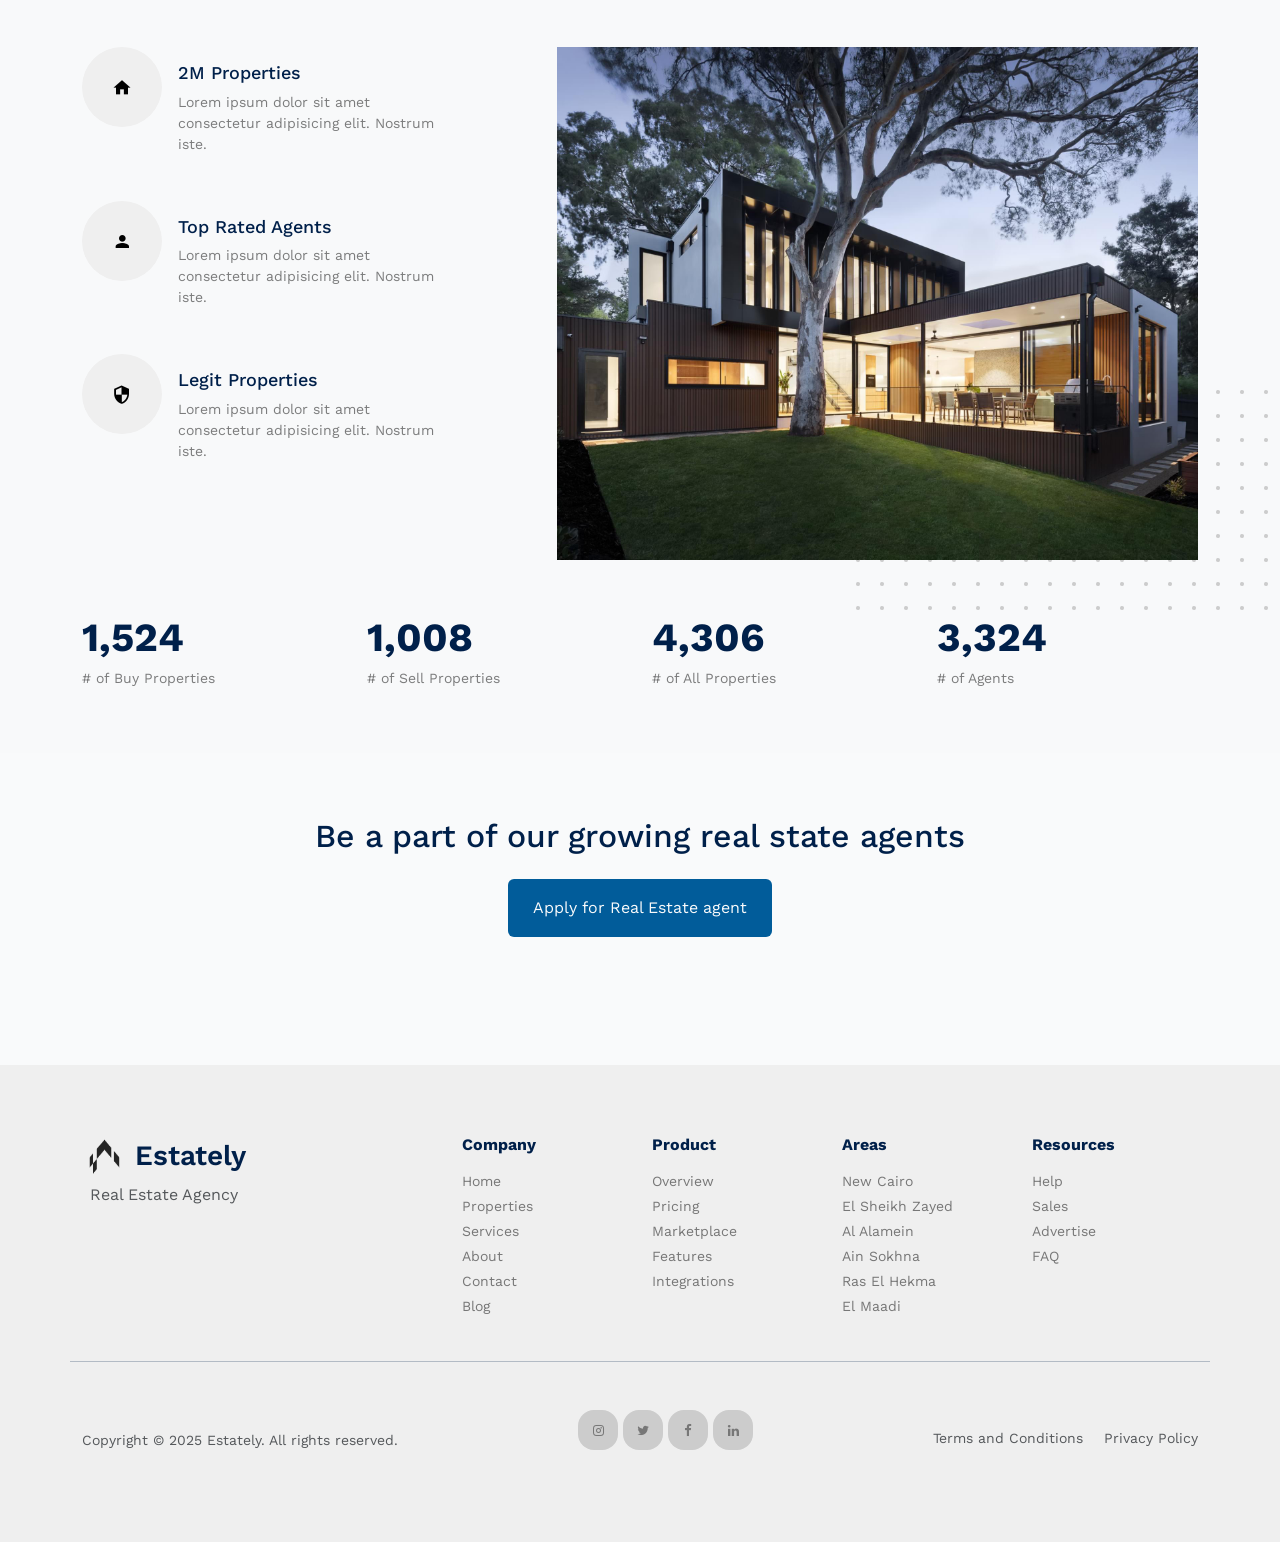
==== commit 6ce63e81: "Merge branch 'main' into dev/footer" ====
--- a/index.html
+++ b/index.html
@@ -58,10 +58,13 @@
           <div class="d-lg-flex d-none justify-content-center flex-grow-1">
             <ul class="navbar-nav">
               <li class="nav-item">
-                <a class="nav-link active" href="index.html">Home</a>
+                <a class="nav-link" href="index.html">Home</a>
               </li>
               <li class="nav-item">
-                <a class="nav-link" href="properties.html">Explore Homes</a>
+                <a class="nav-link" href="properties.html">Properties</a>
+              </li>
+              <li class="nav-item">
+                <a class="nav-link" href="favorites.html">Favorites</a>
               </li>
               <li class="nav-item">
                 <a class="nav-link" href="services.html">Services</a>
@@ -73,13 +76,13 @@
                 <a class="nav-link" href="contact.html">Contact</a>
               </li>
               <li class="nav-item">
-                <a class="nav-link" href="contact.html">Blog</a>
+                <a class="nav-link" href="blog.html">Blog</a>
               </li>
             </ul>
           </div>
 
           <div class="d-none d-lg-flex align-items-center gap-3">
-            <button class="btn btn-outline-light btn-sm login">Login</button>
+            <a href="#" class="btn btn-outline-light btn-sm login">Login</a>
             <a href="contact.html" class="btn btn-outline-light btn-sm login">
               Advertise
             </a>
@@ -111,27 +114,37 @@
       <div class="offcanvas-body">
         <ul class="navbar-nav">
           <li class="nav-item">
-            <a class="nav-link active" href="index.html">Home</a>
+            <a class="nav-link" href="index.html">Home</a>
           </li>
           <li class="nav-item">
-            <a class="nav-link" href="properties.html">Explore Homes</a>
+            <a class="nav-link" href="properties.html">Properties</a>
           </li>
           <li class="nav-item">
             <a class="nav-link" href="services.html">Services</a>
           </li>
           <li class="nav-item">
-            <a class="nav-link" href="about.html">About us</a>
+            <a class="nav-link" href="about.html">About</a>
           </li>
           <li class="nav-item">
-            <a class="nav-link" href="contact.html">Contact Us</a>
+            <a class="nav-link" href="contact.html">Contact</a>
           </li>
           <li class="nav-item">
-            <a class="nav-link" href="contact.html">Blog</a>
+            <a class="nav-link" href="blog.html">Blog</a>
           </li>
+          <span class="line"></span>
+          <li class="nav-item">
+            <a class="nav-link" href="favorites.html">Favorites</a>
+          </li>
+          <li class="nav-item">
+            <a class="nav-link" href="myaccount.html">My Account</a>
+          </li>
+          <span class="line"></span>
         </ul>
-        <div class="mt-3">
-          <button class="btn btn-outline-primary btn-sm me-2">Log In</button>
-          <button class="btn btn-outline-primary btn-sm me-2">Advertise</button>
+        <div class="mt-2">
+          <a href="#" class="btn btn-outline-light btn-sm login">Login</a>
+          <a href="contact.html" class="btn btn-outline-light btn-sm login">
+            Advertise
+          </a>
         </div>
       </div>
       <!-- /offcanvas-body -->
@@ -155,7 +168,7 @@
         ></div>
       </div>
 
-      <div id="section2" class="container mt-5">
+      <div class="container mt-5">
         <div class="row justify-content-center align-items-center">
           <div class="col-lg-12 text-center">
             <h1 class="heading hero-heading" data-aos="fade-up">
@@ -531,8 +544,8 @@
         </div>
       </div>
     </div>
-    <!-- /////////////////////////////////////////////////////////////////////////////////////////////////////// -->
-    <div class="section">
+<!-- /////////////////////////////////////////////////////////////////////////////////////////////////////// -->
+    <div id="section2" class="section">
       <div class="row justify-content-center">
         <div class="col-lg-7 mx-auto text-center">
           <h2 class="mb-4">
--- a/css/style.css
+++ b/css/style.css
@@ -1124,59 +1124,51 @@
   color: white !important;
 }
 
-.site-header.scrolled .nav-link.active {
+.site-header.scrolled .nav-link.active,
+.offcanvas .nav-link.active {
   font-size: 16px !important;
   color: #015C9A !important;
 }
 
-.site-header.scrolled li a:not(.active) {
+.site-header.scrolled li a:not(.active),
+.offcanvas li a:not(.active) {
   font-size: 16px !important;
   color: #495057 !important;
 }
 
-.site-header li>a:hover:not(.dropdown-item) {
+.site-header li>a:hover {
   color: white !important;
 }
 
-.site-header.scrolled li>a:hover:not(.dropdown-item) {
+.site-header.scrolled li>a:hover,
+.offcanvas li>a:hover {
   color: #015C9A !important;
 }
 
-.site-header.scrolled .login {
+.site-header.scrolled .login,
+.offcanvas .login {
   background-color: #015C9A !important;
   color: #F9FAFB !important;
   transition: 0.5s !important;
 }
 
-.site-header.scrolled .login:hover {
+.site-header.scrolled .login:hover,
+.offcanvas .login:hover {
   background-color: #017DD0 !important;
   color: #F9FAFB !important;
   transition: 0.5s !important;
 }
 
-/* Fix dropdown in offcanvas */
-.offcanvas .dropdown-menu {
-  position: static !important;
-  transform: none !important;
-  border: none;
-  box-shadow: none;
-  background-color: transparent;
-  padding-left: 1rem;
-}
-
-.offcanvas .dropdown-item {
-  padding: 0.5rem 1rem;
-  color: rgba(255, 255, 255, 0.75);
-  border-bottom: 1px solid rgba(255, 255, 255, 0.1);
-}
-
-.offcanvas .dropdown-item:hover {
-  background-color: rgba(255, 255, 255, 0.1);
-  color: white;
-}
-
-.offcanvas .dropdown-item:last-child {
-  border-bottom: none;
+.offcanvas {
+  width: 250px !important;
+}
+
+.offcanvas .line,
+.line{
+  width: 100%;
+  height: 1px;
+  background-color: #cac9c9;
+  margin: 5px 0;
 }
 
 /* =========================================================================================================== */
@@ -2067,6 +2059,10 @@
   }
 }
 
+.desktop-search ::placeholder {
+  color: rgba(255, 255, 255, 0.796) !important;
+}
+
 /* Style for select box options - gradient from white to #495057 */
 select option {
   background-color: white;
@@ -2131,6 +2127,7 @@
 select option:nth-child(14) {
   background-color: #989ba6;
 }
+
 select option:nth-child(15) {
   background-color: #90939f;
 }
@@ -2182,9 +2179,11 @@
   display: block;
   text-align: left;
 }
+
 /* ===================================================================================================== */
 /* section- Explore Projects */
 #section3 {
   padding-top: 2rem;
 }
+
 /* ============================================================================================= */
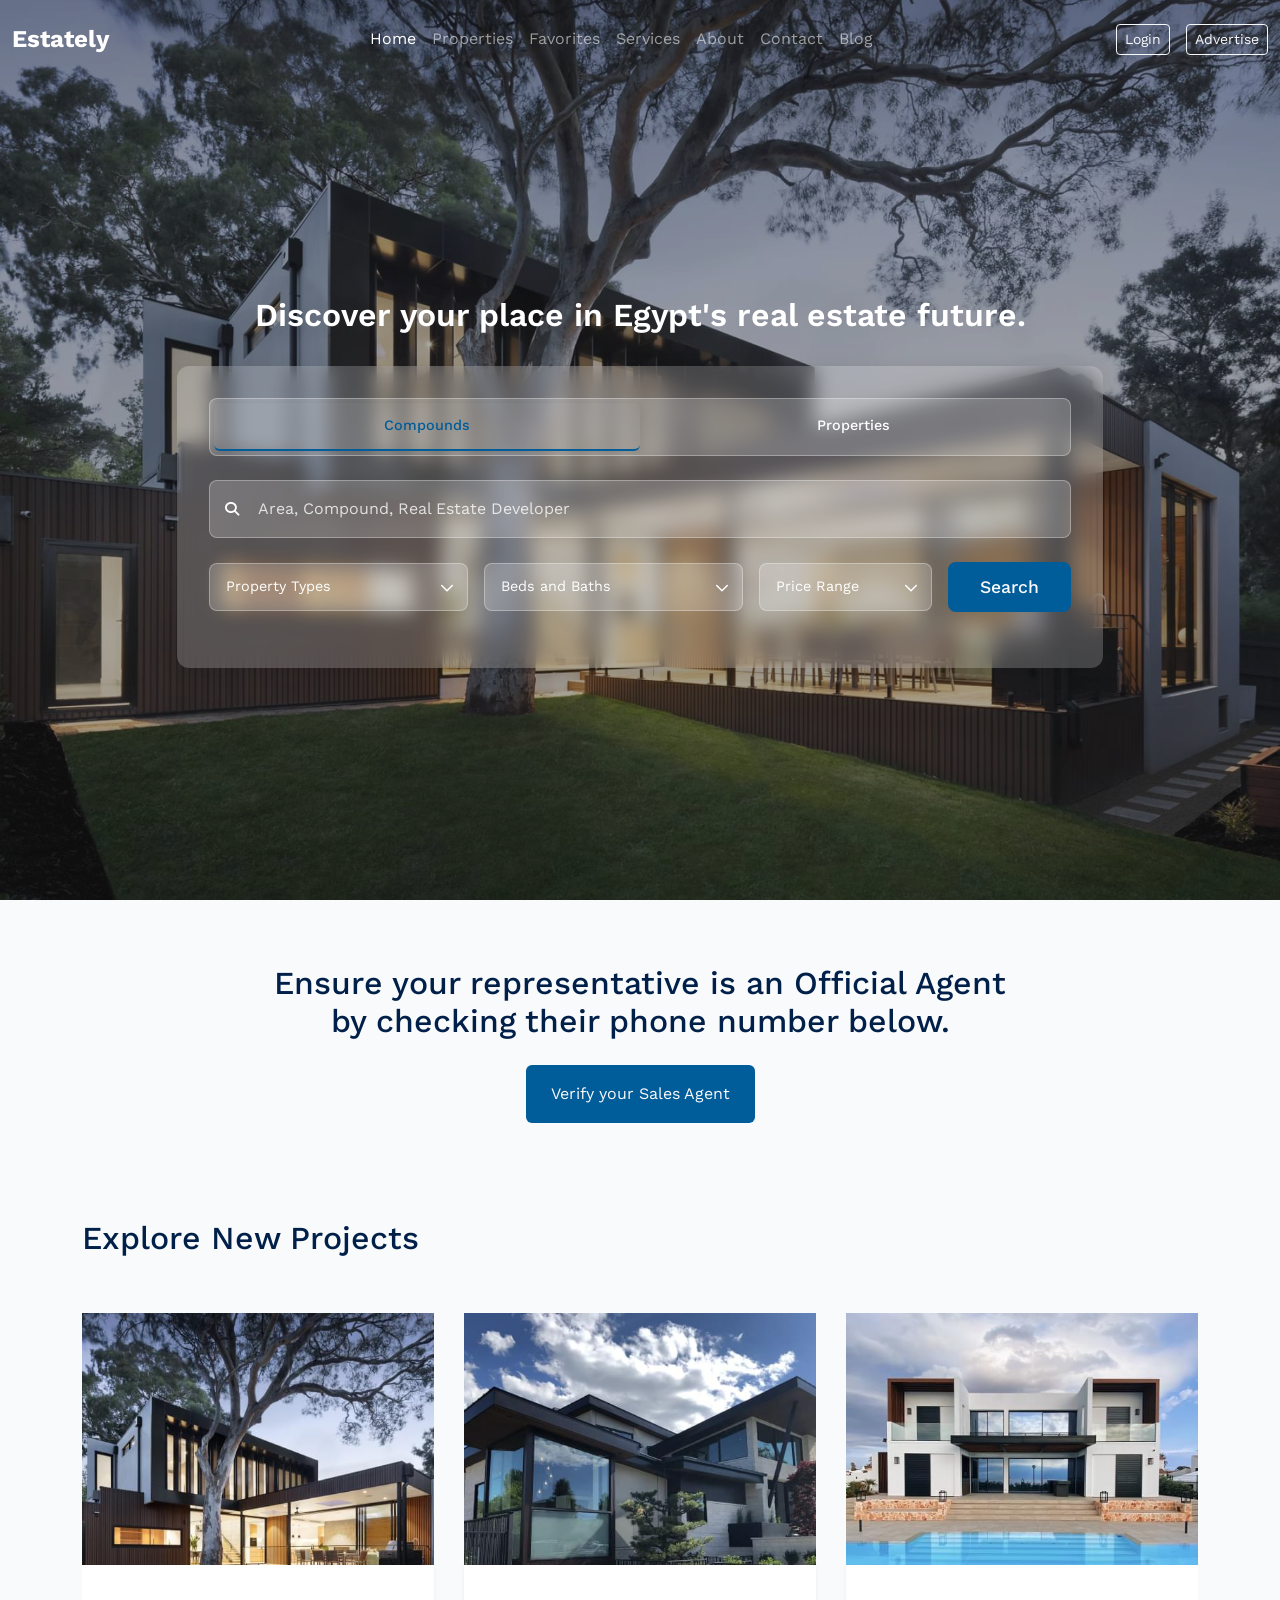
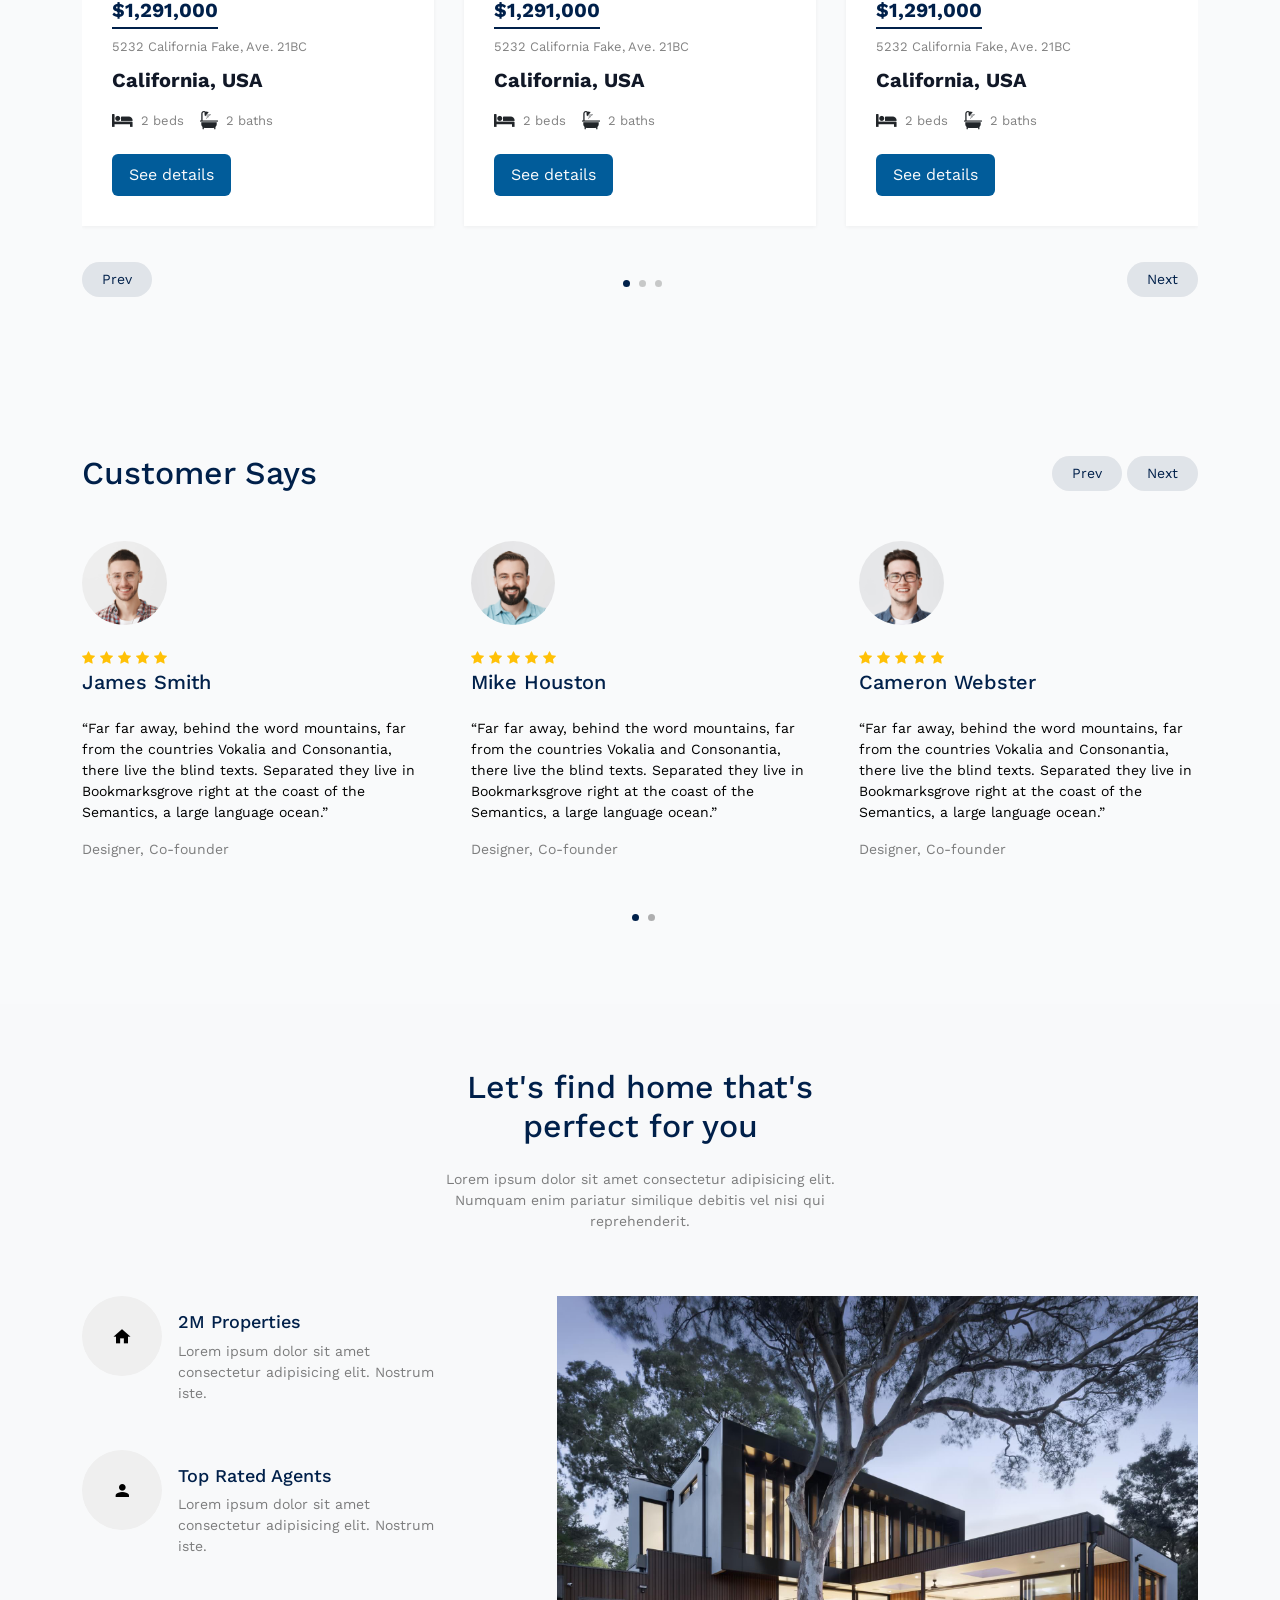
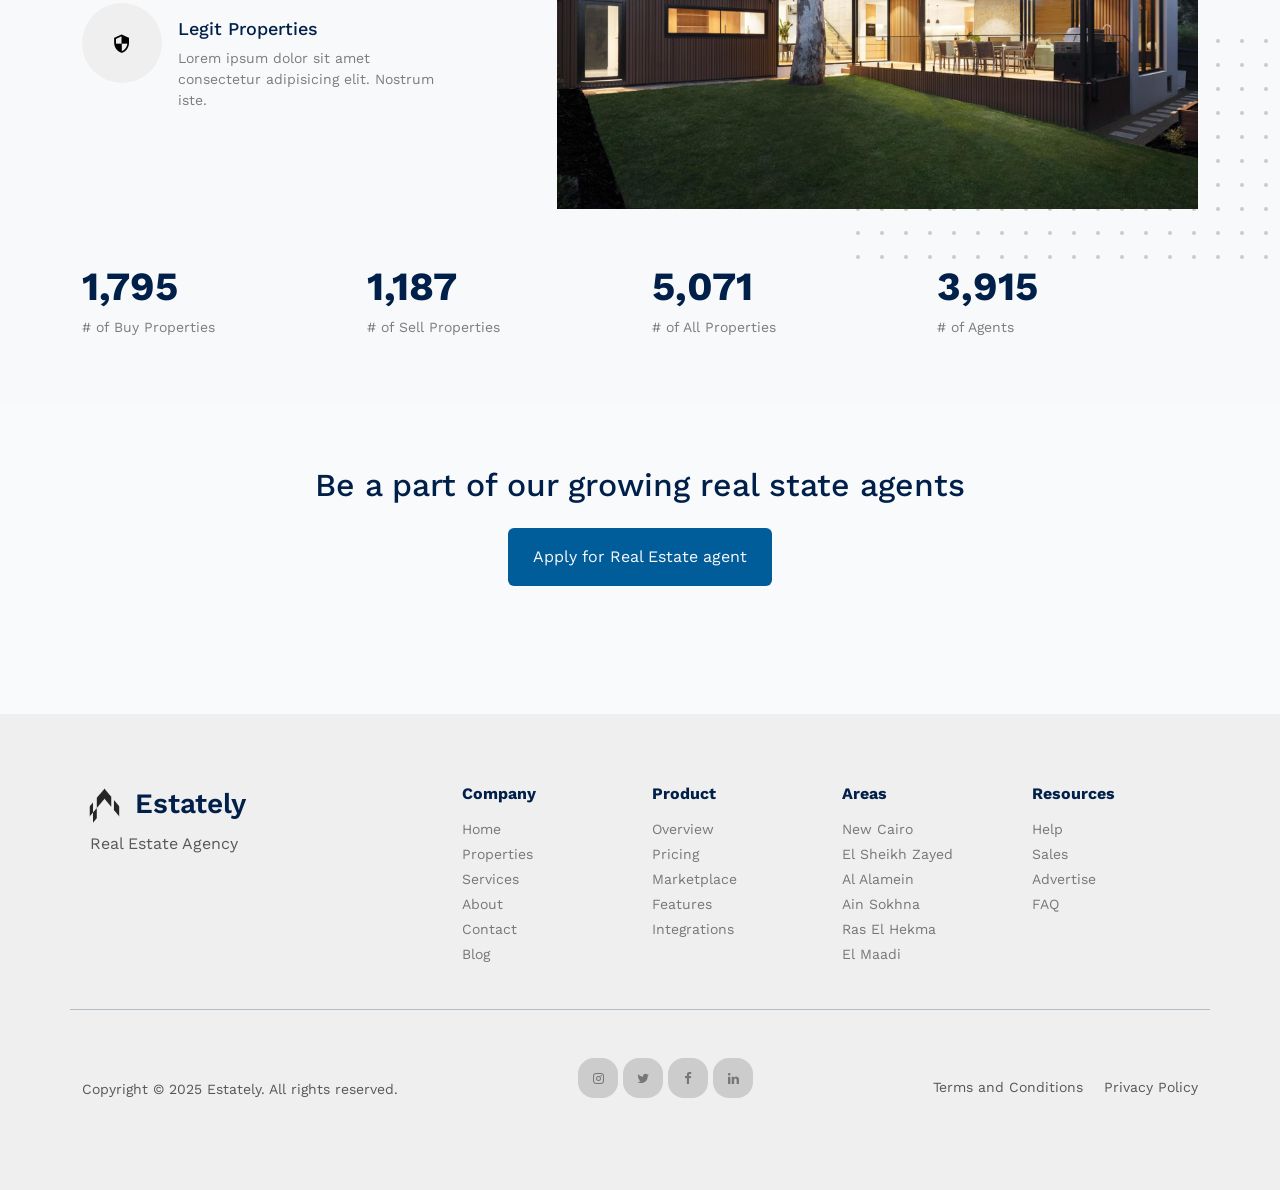
==== commit 06403732: "add Advertise Page" ====
--- a/index.html
+++ b/index.html
@@ -83,7 +83,7 @@
 
           <div class="d-none d-lg-flex align-items-center gap-3">
             <a href="#" class="btn btn-outline-light btn-sm login">Login</a>
-            <a href="contact.html" class="btn btn-outline-light btn-sm login">
+            <a href="advertise.html" class="btn btn-outline-light btn-sm login">
               Advertise
             </a>
           </div>
@@ -142,16 +142,15 @@
         </ul>
         <div class="mt-2">
           <a href="#" class="btn btn-outline-light btn-sm login">Login</a>
-          <a href="contact.html" class="btn btn-outline-light btn-sm login">
+          <a href="advertise.html" class="btn btn-outline-light btn-sm login">
             Advertise
           </a>
         </div>
       </div>
       <!-- /offcanvas-body -->
-    </div>
-    <!-- /offcanvas -->
-    <!-- End Of Header -->
-    <!-- //////////////////////////////////////////////////////////////////////////////// -->
+    </div> <!-- /offcanvas -->
+<!-- End Of Header -->
+<!-- ============================================================================================================== -->
     <div class="hero">
       <div class="hero-slide">
         <div
@@ -544,7 +543,7 @@
         </div>
       </div>
     </div>
-<!-- /////////////////////////////////////////////////////////////////////////////////////////////////////// -->
+<!-- ===================================================================================================== -->
     <div id="section2" class="section">
       <div class="row justify-content-center">
         <div class="col-lg-7 mx-auto text-center">
@@ -571,10 +570,6 @@
           >
             <div class="modal-dialog modal-dialog-centered">
               <div class="modal-content">
-                <!-- <div class="modal-header">
-                    <h1 class="modal-title fs-5" id="exampleModalLabel">Verify Agent</h1>
-                    <button type="button" class="btn-close" data-bs-dismiss="modal" aria-label="Close"></button>
-                  </div> -->
                 <div class="modal-body">
                   <div class="verify-icon mt-4 mb-3">
                     <i class="fa-solid fa-user-check"></i>
@@ -610,7 +605,7 @@
       </div>
       <!-- /.row -->
     </div>
-
+<!-- ========================================================================================================== -->
     <div id="section3" class="section">
       <div class="container">
         <div class="row mb-5 align-items-center">
@@ -620,16 +615,6 @@
               Explore New Projects
             </h2>
           </div>
-          <!-- <div class="col-lg-6 text-lg-end">
-            <p>
-              <a
-                href="#"
-                target="_blank"
-                class="btn button text-white py-3 px-4"
-                >View all properties</a
-              >
-            </p>
-          </div> -->
         </div>
         <div class="row">
           <div class="col-12">
@@ -1004,58 +989,7 @@
         </div>
       </div>
     </div>
-
-    <section class="features-1">
-      <div class="container">
-        <div class="row">
-          <div class="col-6 col-lg-3" data-aos="fade-up" data-aos-delay="300">
-            <div class="box-feature">
-              <span class="flaticon-house"></span>
-              <h3 class="mb-3">Our Properties</h3>
-              <p>
-                Lorem ipsum dolor sit amet, consectetur adipisicing elit.
-                Voluptates, accusamus.
-              </p>
-              <p><a href="#" class="learn-more">Learn More</a></p>
-            </div>
-          </div>
-          <div class="col-6 col-lg-3" data-aos="fade-up" data-aos-delay="500">
-            <div class="box-feature">
-              <span class="flaticon-building"></span>
-              <h3 class="mb-3">Property for Sale</h3>
-              <p>
-                Lorem ipsum dolor sit amet, consectetur adipisicing elit.
-                Voluptates, accusamus.
-              </p>
-              <p><a href="#" class="learn-more">Learn More</a></p>
-            </div>
-          </div>
-          <div class="col-6 col-lg-3" data-aos="fade-up" data-aos-delay="400">
-            <div class="box-feature">
-              <span class="flaticon-house-3"></span>
-              <h3 class="mb-3">Real Estate Agent</h3>
-              <p>
-                Lorem ipsum dolor sit amet, consectetur adipisicing elit.
-                Voluptates, accusamus.
-              </p>
-              <p><a href="#" class="learn-more">Learn More</a></p>
-            </div>
-          </div>
-          <div class="col-6 col-lg-3" data-aos="fade-up" data-aos-delay="600">
-            <div class="box-feature">
-              <span class="flaticon-house-1"></span>
-              <h3 class="mb-3">House for Sale</h3>
-              <p>
-                Lorem ipsum dolor sit amet, consectetur adipisicing elit.
-                Voluptates, accusamus.
-              </p>
-              <p><a href="#" class="learn-more">Learn More</a></p>
-            </div>
-          </div>
-        </div>
-      </div>
-    </section>
-
+<!-- ================================================================================================================ -->
     <div class="section sec-testimonials">
       <div class="container">
         <div class="row mb-5 align-items-center">
@@ -1191,7 +1125,7 @@
         </div>
       </div>
     </div>
-
+<!-- ======================================================================================================== -->
     <div class="section section-4 bg-light">
       <div class="container">
         <div class="row justify-content-center text-center mb-5">
@@ -1304,7 +1238,7 @@
         </div>
       </div>
     </div>
-
+<!-- ============================================================================================================ -->
     <!-- section verify agent phone number -->
     <div class="section">
       <div class="row justify-content-center footer-cta" data-aos="fade-up">
@@ -1320,214 +1254,7 @@
       </div>
       <!-- /.row -->
     </div>
-
-    <!-- <div class="section section-5 bg-light">
-      <div class="container">
-        <div class="row justify-content-center text-center mb-5">
-          <div class="col-lg-6 mb-5">
-            <h2 class="font-weight-bold heading text-primary mb-4">
-              Our Agents
-            </h2>
-            <p class="text-black-50">
-              Lorem ipsum dolor sit amet consectetur adipisicing elit. Numquam
-              enim pariatur similique debitis vel nisi qui reprehenderit totam?
-              Quod maiores.
-            </p>
-          </div>
-        </div>
-        <div class="row">
-          <div class="col-sm-6 col-md-6 col-lg-4 mb-5 mb-lg-0">
-            <div class="h-100 person">
-              <img
-                src="images/person_1-min.jpg"
-                alt="Image"
-                class="img-fluid"
-              />
-
-              <div class="person-contents">
-                <h2 class="mb-0"><a href="#">James Doe</a></h2>
-                <span class="meta d-block mb-3">Real Estate Agent</span>
-                <p>
-                  Lorem ipsum dolor sit amet consectetur adipisicing elit.
-                  Facere officiis inventore cumque tenetur laboriosam, minus
-                  culpa doloremque odio, neque molestias?
-                </p>
-
-                <ul class="social list-unstyled list-inline dark-hover">
-                  <li class="list-inline-item">
-                    <a href="#"><span class="icon-twitter"></span></a>
-                  </li>
-                  <li class="list-inline-item">
-                    <a href="#"><span class="icon-facebook"></span></a>
-                  </li>
-                  <li class="list-inline-item">
-                    <a href="#"><span class="icon-linkedin"></span></a>
-                  </li>
-                  <li class="list-inline-item">
-                    <a href="#"><span class="icon-instagram"></span></a>
-                  </li>
-                </ul>
-              </div>
-            </div>
-          </div>
-          <div class="col-sm-6 col-md-6 col-lg-4 mb-5 mb-lg-0">
-            <div class="h-100 person">
-              <img
-                src="images/person_2-min.jpg"
-                alt="Image"
-                class="img-fluid"
-              />
-
-              <div class="person-contents">
-                <h2 class="mb-0"><a href="#">Jean Smith</a></h2>
-                <span class="meta d-block mb-3">Real Estate Agent</span>
-                <p>
-                  Lorem ipsum dolor sit amet consectetur adipisicing elit.
-                  Facere officiis inventore cumque tenetur laboriosam, minus
-                  culpa doloremque odio, neque molestias?
-                </p>
-
-                <ul class="social list-unstyled list-inline dark-hover">
-                  <li class="list-inline-item">
-                    <a href="#"><span class="icon-twitter"></span></a>
-                  </li>
-                  <li class="list-inline-item">
-                    <a href="#"><span class="icon-facebook"></span></a>
-                  </li>
-                  <li class="list-inline-item">
-                    <a href="#"><span class="icon-linkedin"></span></a>
-                  </li>
-                  <li class="list-inline-item">
-                    <a href="#"><span class="icon-instagram"></span></a>
-                  </li>
-                </ul>
-              </div>
-            </div>
-          </div>
-          <div class="col-sm-6 col-md-6 col-lg-4 mb-5 mb-lg-0">
-            <div class="h-100 person">
-              <img
-                src="images/person_3-min.jpg"
-                alt="Image"
-                class="img-fluid"
-              />
-
-              <div class="person-contents">
-                <h2 class="mb-0"><a href="#">Alicia Huston</a></h2>
-                <span class="meta d-block mb-3">Real Estate Agent</span>
-                <p>
-                  Lorem ipsum dolor sit amet consectetur adipisicing elit.
-                  Facere officiis inventore cumque tenetur laboriosam, minus
-                  culpa doloremque odio, neque molestias?
-                </p>
-
-                <ul class="social list-unstyled list-inline dark-hover">
-                  <li class="list-inline-item">
-                    <a href="#"><span class="icon-twitter"></span></a>
-                  </li>
-                  <li class="list-inline-item">
-                    <a href="#"><span class="icon-facebook"></span></a>
-                  </li>
-                  <li class="list-inline-item">
-                    <a href="#"><span class="icon-linkedin"></span></a>
-                  </li>
-                  <li class="list-inline-item">
-                    <a href="#"><span class="icon-instagram"></span></a>
-                  </li>
-                </ul>
-              </div>
-            </div>
-          </div>
-        </div>
-      </div>
-    </div> -->
-
-    <!-- <div class="site-footer">
-      <div class="container">
-        <div class="row">
-          <div class="col-lg-4">
-            <div class="widget">
-              <h3>Contact</h3>
-              <address>43 Raymouth Rd. Baltemoer, London 3910</address>
-              <ul class="list-unstyled links">
-                <li><a href="tel://11234567890">+1(123)-456-7890</a></li>
-                <li><a href="tel://11234567890">+1(123)-456-7890</a></li>
-                <li>
-                  <a href="mailto:info@mydomain.com">info@mydomain.com</a>
-                </li>
-              </ul>
-            </div>
-          </div>
-          <div class="col-lg-4">
-            <div class="widget">
-              <h3>Sources</h3>
-              <ul class="list-unstyled float-start links">
-                <li><a href="#">About us</a></li>
-                <li><a href="#">Services</a></li>
-                <li><a href="#">Vision</a></li>
-                <li><a href="#">Mission</a></li>
-                <li><a href="#">Terms</a></li>
-                <li><a href="#">Privacy</a></li>
-              </ul>
-              <ul class="list-unstyled float-start links">
-                <li><a href="#">Partners</a></li>
-                <li><a href="#">Business</a></li>
-                <li><a href="#">Careers</a></li>
-                <li><a href="#">Blog</a></li>
-                <li><a href="#">FAQ</a></li>
-                <li><a href="#">Creative</a></li>
-              </ul>
-            </div>
-          </div>
-          <div class="col-lg-4">
-            <div class="widget">
-              <h3>Links</h3>
-              <ul class="list-unstyled links">
-                <li><a href="#">Our Vision</a></li>
-                <li><a href="#">About us</a></li>
-                <li><a href="#">Contact us</a></li>
-              </ul>
-
-              <ul class="list-unstyled social">
-                <li>
-                  <a href="#"><span class="icon-instagram"></span></a>
-                </li>
-                <li>
-                  <a href="#"><span class="icon-twitter"></span></a>
-                </li>
-                <li>
-                  <a href="#"><span class="icon-facebook"></span></a>
-                </li>
-                <li>
-                  <a href="#"><span class="icon-linkedin"></span></a>
-                </li>
-                <li>
-                  <a href="#"><span class="icon-pinterest"></span></a>
-                </li>
-                <li>
-                  <a href="#"><span class="icon-dribbble"></span></a>
-                </li>
-              </ul>
-            </div>
-          </div>
-        </div>
-
-        <div class="row mt-5">
-          <div class="col-12 text-center">
-            <p>
-              Copyright &copy;
-              <script>
-                document.write(new Date().getFullYear());
-              </script>
-              . All Rights Reserved. &mdash; Designed with love by
-              <a href="https://untree.co">Untree.co</a>
-            </p>
-          </div>
-        </div>
-      </div>
-    </div> -->
-    <!-- /.site-footer -->
-
+<!-- ==========================================================================================================  -->
     <!-- Footer -->
     <footer class="site-footer mt-5">
       <div class="container">
@@ -1622,7 +1349,7 @@
       </div>
     </footer>
     <!-- /.footer -->
-
+<!-- ================================================================================================================ -->
     <!-- Preloader -->
     <div id="overlayer"></div>
     <div class="loader">
@@ -1631,7 +1358,7 @@
       </div>
     </div>
 
-    <!-- ////////////////////////////////////////////////////////////////////////////////////////////////////////////////// -->
+<!-- ===================================================================================================================================== -->
     <!-- Bootstrap JS -->
     <script src="https://cdn.jsdelivr.net/npm/bootstrap@5.3.3/dist/js/bootstrap.bundle.min.js"></script>
     <script src="js/tiny-slider.js"></script>
--- a/css/style.css
+++ b/css/style.css
@@ -1112,7 +1112,7 @@
 }
 
 .site-header.scrolled .logo {
-  color: #015C9A !important;
+  color: #00204A !important;
 }
 
 .site-header li a:not(.active) {
@@ -1127,7 +1127,7 @@
 .site-header.scrolled .nav-link.active,
 .offcanvas .nav-link.active {
   font-size: 16px !important;
-  color: #015C9A !important;
+  color: #00204A !important;
 }
 
 .site-header.scrolled li a:not(.active),
@@ -1164,7 +1164,7 @@
 }
 
 .offcanvas .line,
-.line{
+.line {
   width: 100%;
   height: 1px;
   background-color: #cac9c9;
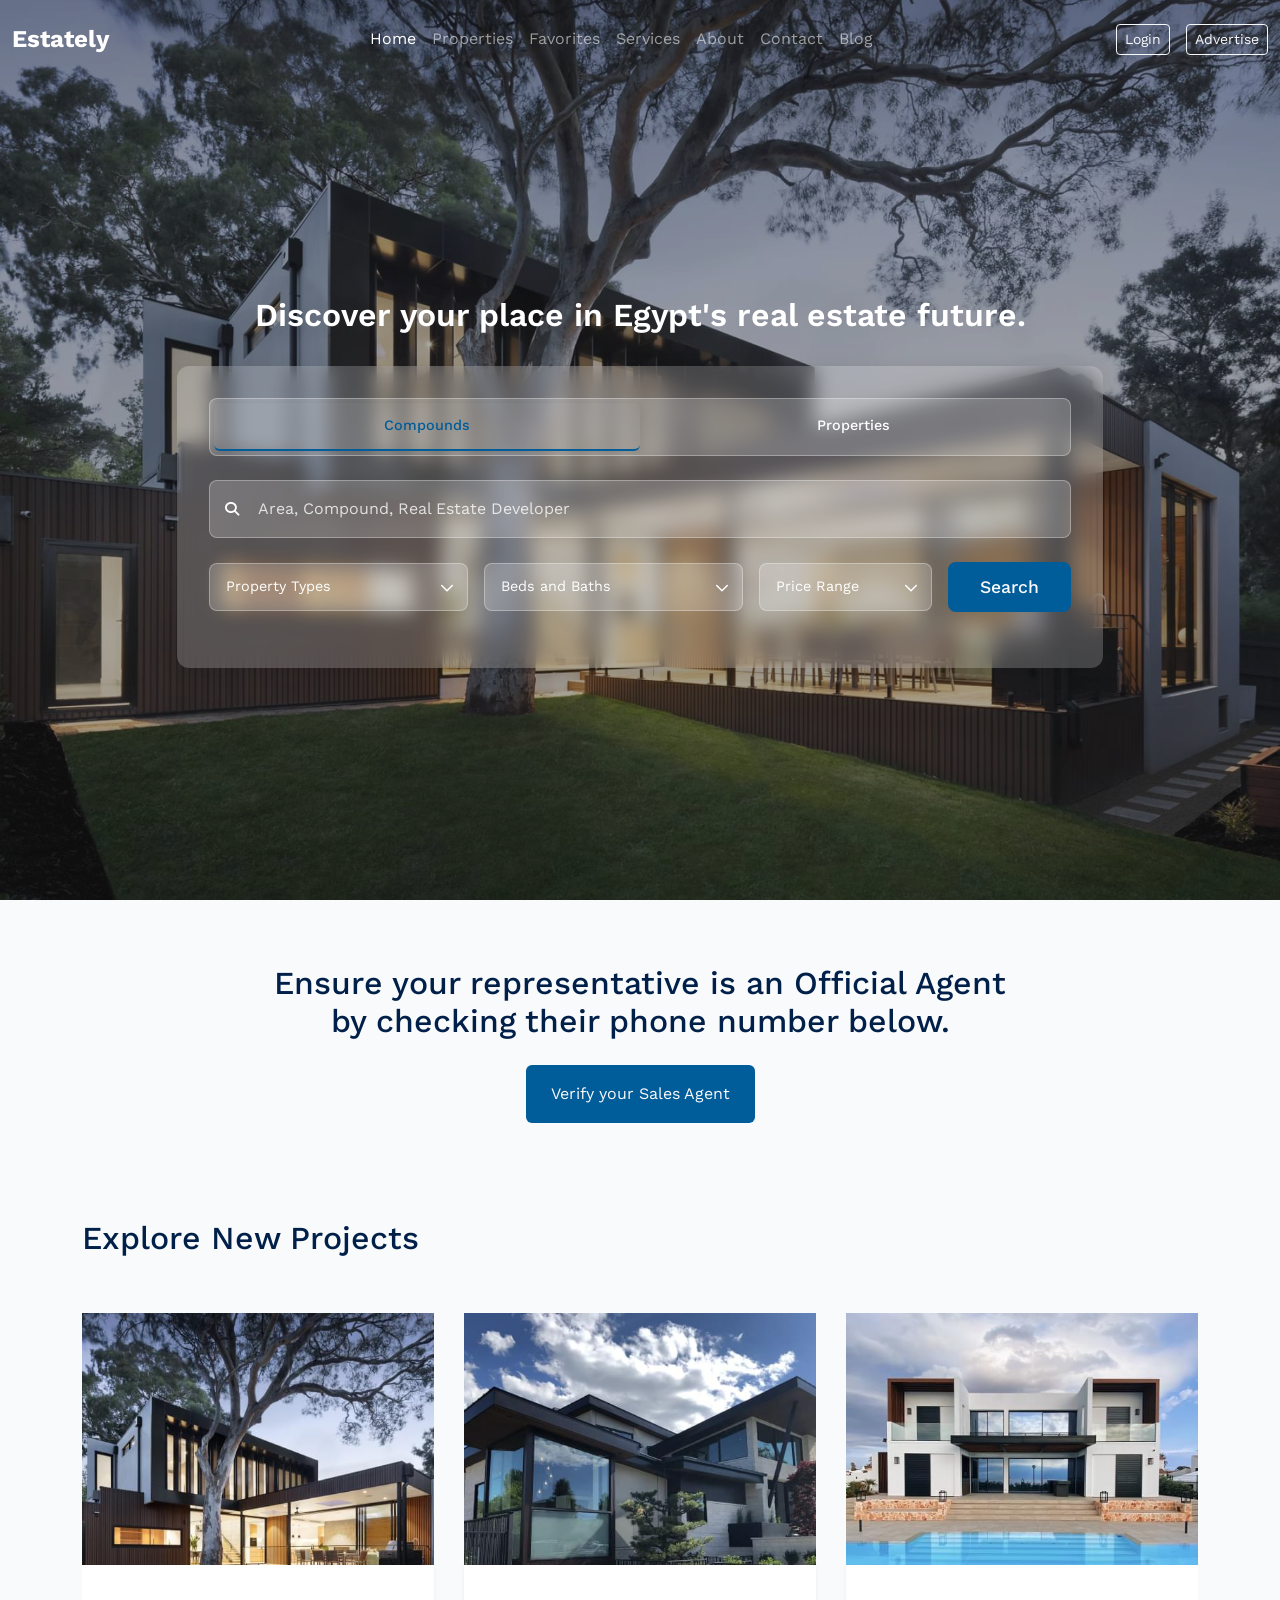
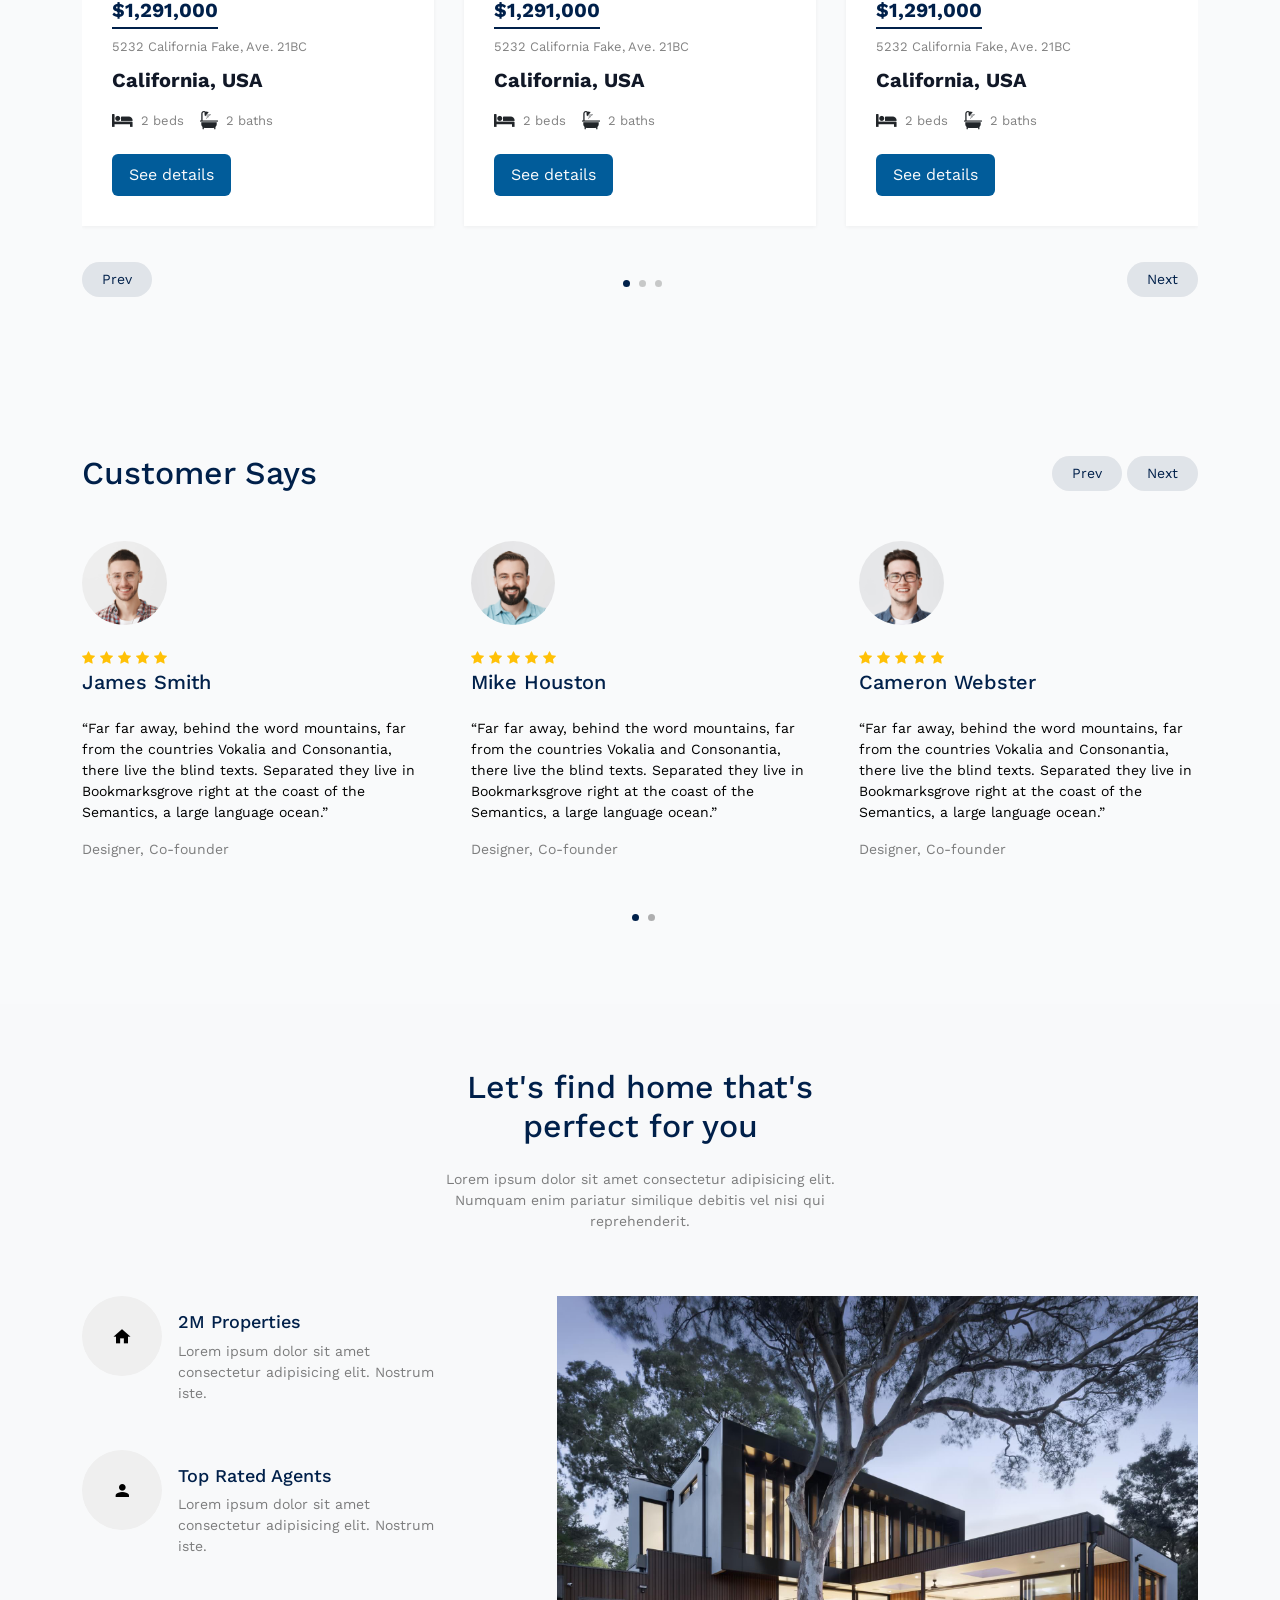
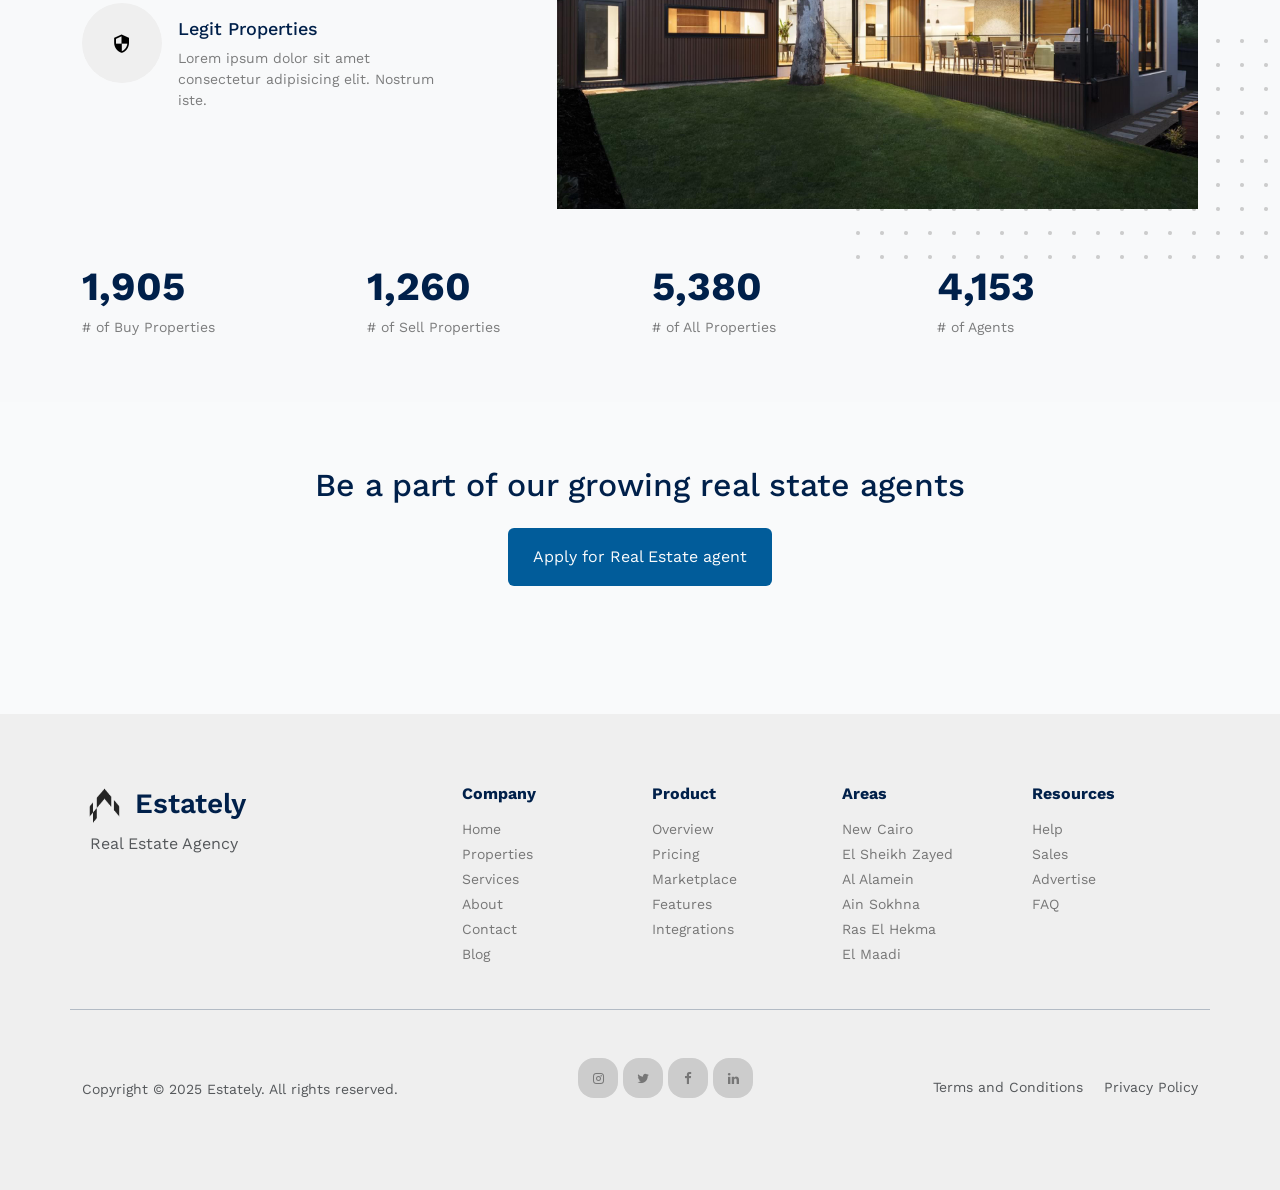
==== commit 5d458a98: "modify footer style" ====
--- a/index.html
+++ b/index.html
@@ -1271,7 +1271,7 @@
               />
               <h5 class="fw-semibold mb-0 fs-3">Estately</h5>
             </div>
-            <p class="text-muted ms-2" style="font-size: 16px;">Real Estate Agency</p>
+            <p class="text-muted ms-2 logo-paragraph">Real Estate Agency</p>
           </div>
           <!-- Company -->
           <div class="col-6 col-md-2">
--- a/css/style.css
+++ b/css/style.css
@@ -2186,4 +2186,9 @@
   padding-top: 2rem;
 }
 
-/* ============================================================================================= */+/* ============================================================================================= */
+
+/* footer */
+.logo-paragraph {
+  font-size: 16px;
+}
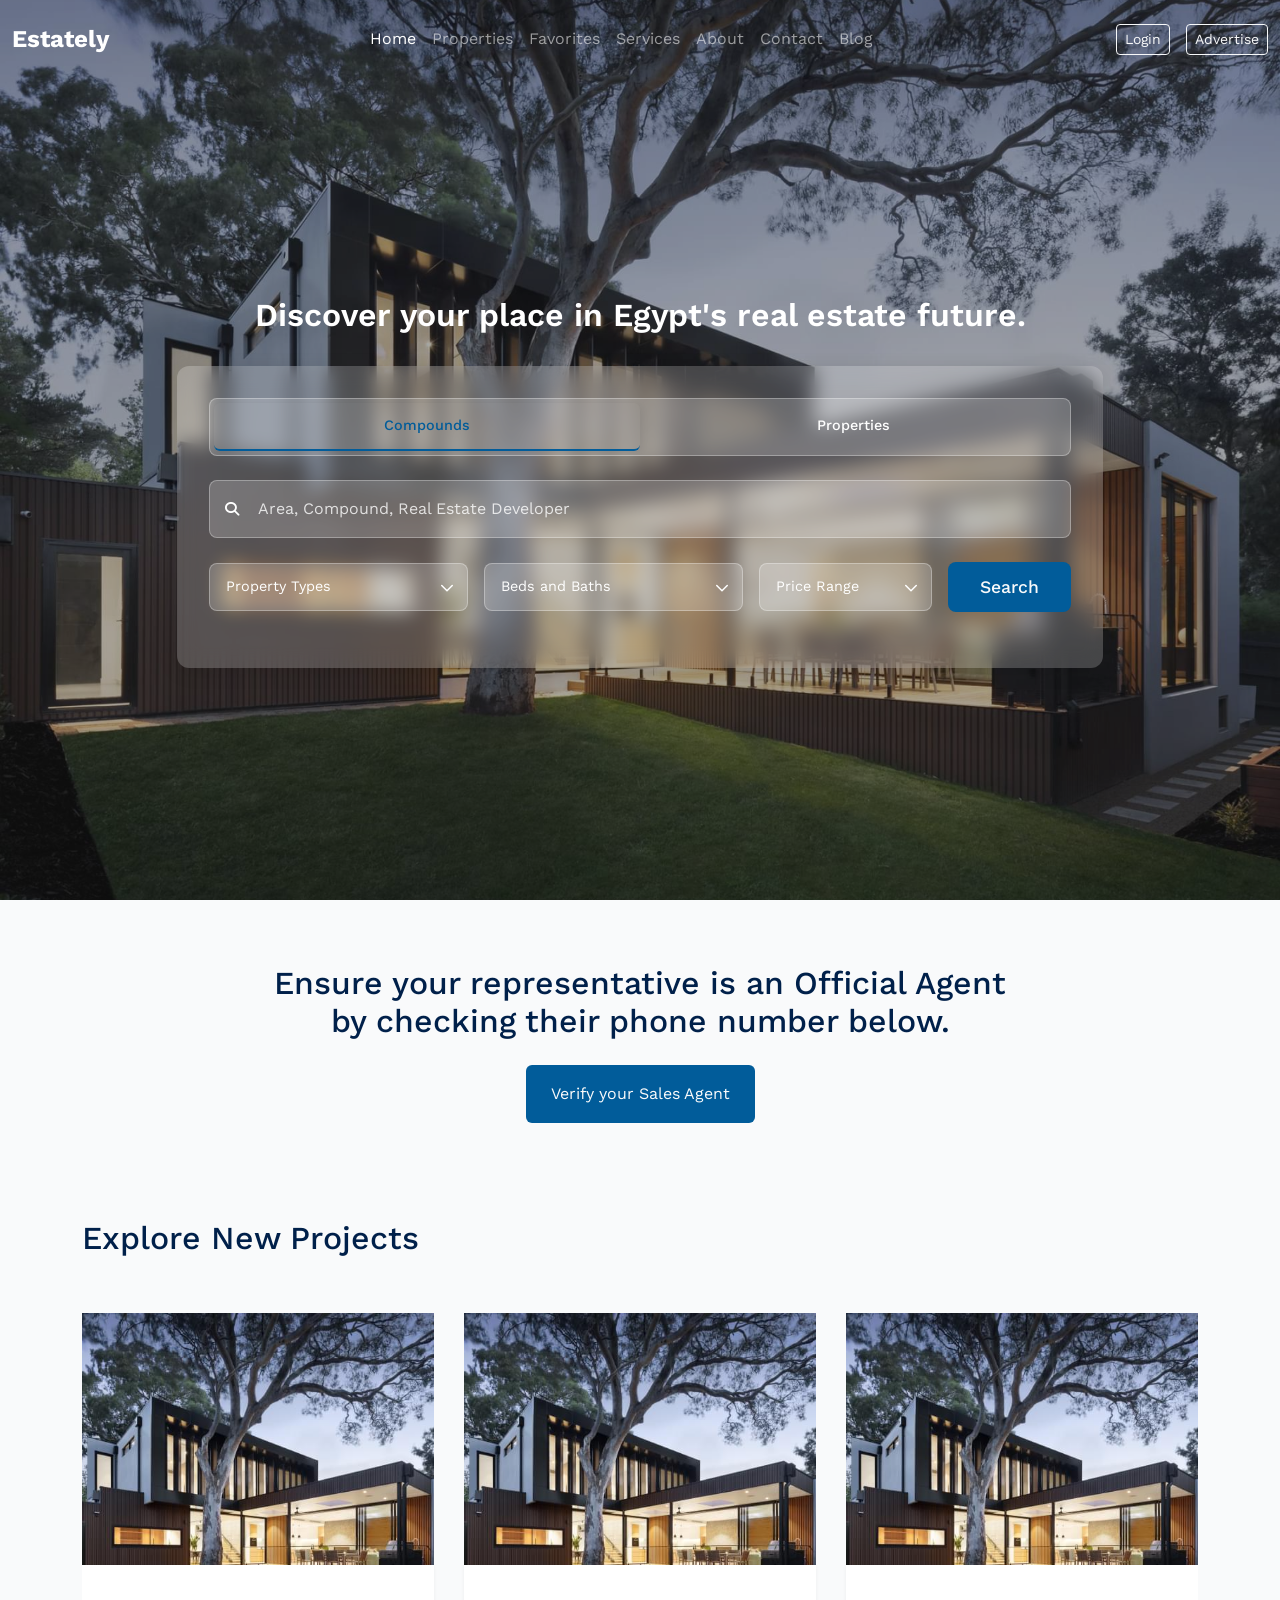
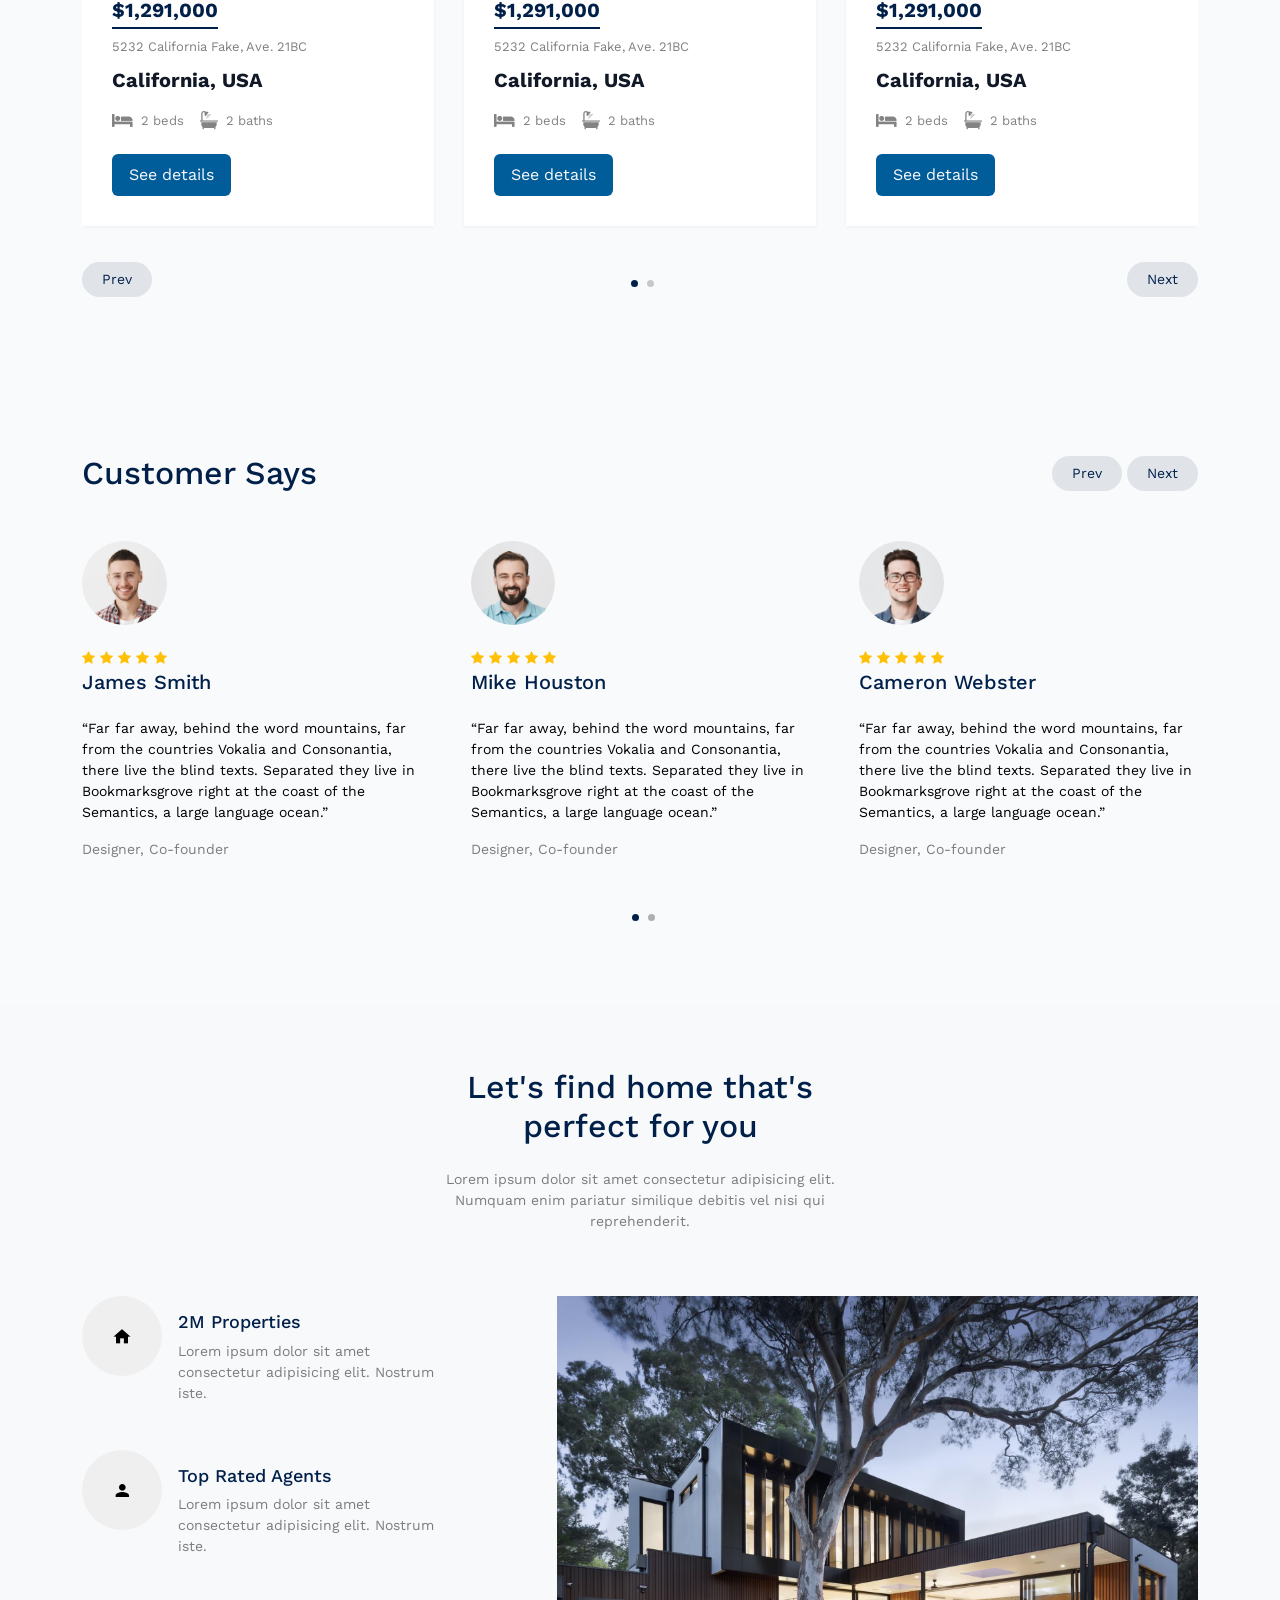
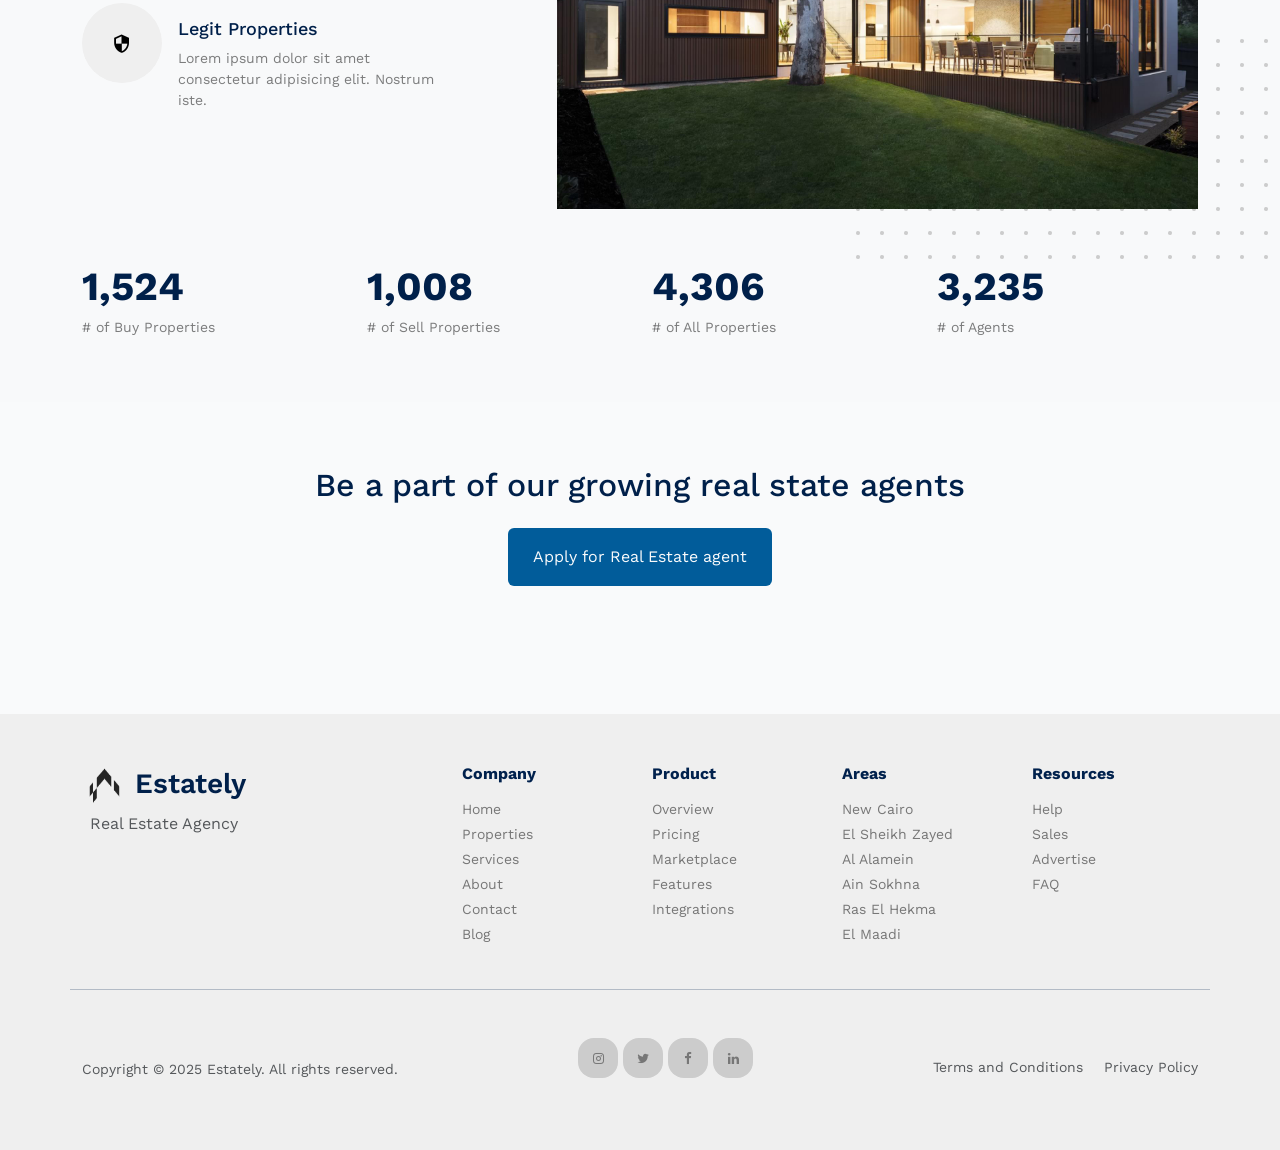
==== commit ace15353: "Update section Properties" ====
--- a/index.html
+++ b/index.html
@@ -371,9 +371,8 @@
                 </div>
               </div>
             </div>
-
-            <!-- Price Section -->
-            <div class="filter-section">
+          <!-- Price Section -->
+              <div class="filter-section">
               <div class="filter-header">
                 <h6 class="filter-title">Price</h6>
                 <button class="reset-btn">Reset</button>
@@ -384,15 +383,15 @@
                     type="range"
                     class="range-slider"
                     min="0"
-                    max="10000000"
-                    value="500000"
+                    max="100000000"
+                    value="5000000"
                     id="priceMin"
                   />
                   <input
                     type="range"
                     class="range-slider"
                     min="0"
-                    max="10000000"
+                    max="100000000"
                     value="25000000"
                     id="priceMax"
                   />
@@ -402,22 +401,23 @@
                     <input
                       type="number"
                       class="form-control"
-                      value="500,000"
+                      value="5000000"
                       id="priceMinInput"
                     />
+                    <span class="unit">L.E</span>
                   </div>
                   <div class="range-input">
                     <input
                       type="number"
                       class="form-control"
-                      value="25,000,000"
+                      value="25000000"
                       id="priceMaxInput"
                     />
+                    <span class="unit">L.E</span>
                   </div>
                 </div>
               </div>
             </div>
-
             <!-- Unit Area Section -->
             <div class="filter-section">
               <div class="filter-header">
@@ -611,26 +611,27 @@
         <div class="row mb-5 align-items-center">
           <div class="col-lg-6">
             <h2 class="font-weight-bold heading">
-              <!-- لازم يتحول ل header text -->
               Explore New Projects
             </h2>
           </div>
         </div>
+
         <div class="row">
           <div class="col-12">
             <div class="property-slider-wrap">
+
               <div class="property-slider">
+                <!-- Start of Item -->
                 <div class="property-item">
                   <a href="property-single.html" class="img">
                     <img src="images/img_1.jpg" alt="Image" class="img-fluid" />
                   </a>
-
                   <div class="property-content">
                     <div class="price mb-2">
                       <span class="header-Text">$1,291,000</span>
                     </div>
                     <div>
-                      <span class="d-block mb-2 secondary-Text"
+                      <span class="d-block mb-2 text-black-50"
                         >5232 California Fake, Ave. 21BC</span
                       >
                       <span class="city d-block mb-3 main-Text"
@@ -639,11 +640,11 @@
 
                       <div class="specs d-flex mb-4">
                         <span class="d-block d-flex align-items-center me-3">
-                          <span class="icon-bed me-2"></span>
+                          <span class="icon-bed me-2 secondary-Text"></span>
                           <span class="caption secondary-Text">2 beds</span>
                         </span>
                         <span class="d-block d-flex align-items-center">
-                          <span class="icon-bath me-2"></span>
+                          <span class="icon-bath me-2 secondary-Text"></span>
                           <span class="caption secondary-Text">2 baths</span>
                         </span>
                       </div>
@@ -656,19 +657,19 @@
                     </div>
                   </div>
                 </div>
-                <!-- .item -->
-
+                <!--/ End of .item -->
+
+                <!-- Start of Item -->
                 <div class="property-item">
                   <a href="property-single.html" class="img">
-                    <img src="images/img_2.jpg" alt="Image" class="img-fluid" />
+                    <img src="images/img_1.jpg" alt="Image" class="img-fluid" />
                   </a>
-
                   <div class="property-content">
                     <div class="price mb-2">
                       <span class="header-Text">$1,291,000</span>
                     </div>
                     <div>
-                      <span class="d-block mb-2 secondary-Text"
+                      <span class="d-block mb-2 text-black-50"
                         >5232 California Fake, Ave. 21BC</span
                       >
                       <span class="city d-block mb-3 main-Text"
@@ -677,11 +678,11 @@
 
                       <div class="specs d-flex mb-4">
                         <span class="d-block d-flex align-items-center me-3">
-                          <span class="icon-bed me-2"></span>
+                          <span class="icon-bed me-2 secondary-Text"></span>
                           <span class="caption secondary-Text">2 beds</span>
                         </span>
                         <span class="d-block d-flex align-items-center">
-                          <span class="icon-bath me-2"></span>
+                          <span class="icon-bath me-2 secondary-Text"></span>
                           <span class="caption secondary-Text">2 baths</span>
                         </span>
                       </div>
@@ -694,19 +695,19 @@
                     </div>
                   </div>
                 </div>
-                <!-- .item -->
-
+                <!--/ End of .item -->
+
+                <!-- Start of Item -->
                 <div class="property-item">
                   <a href="property-single.html" class="img">
-                    <img src="images/img_3.jpg" alt="Image" class="img-fluid" />
+                    <img src="images/img_1.jpg" alt="Image" class="img-fluid" />
                   </a>
-
                   <div class="property-content">
                     <div class="price mb-2">
                       <span class="header-Text">$1,291,000</span>
                     </div>
                     <div>
-                      <span class="d-block mb-2 text-black-50 secondary-Text"
+                      <span class="d-block mb-2 text-black-50"
                         >5232 California Fake, Ave. 21BC</span
                       >
                       <span class="city d-block mb-3 main-Text"
@@ -715,11 +716,11 @@
 
                       <div class="specs d-flex mb-4">
                         <span class="d-block d-flex align-items-center me-3">
-                          <span class="icon-bed me-2"></span>
+                          <span class="icon-bed me-2 secondary-Text"></span>
                           <span class="caption secondary-Text">2 beds</span>
                         </span>
                         <span class="d-block d-flex align-items-center">
-                          <span class="icon-bath me-2"></span>
+                          <span class="icon-bath me-2 secondary-Text"></span>
                           <span class="caption secondary-Text">2 baths</span>
                         </span>
                       </div>
@@ -732,19 +733,19 @@
                     </div>
                   </div>
                 </div>
-                <!-- .item -->
-
+                <!--/ End of .item -->
+
+                <!-- Start of Item -->
                 <div class="property-item">
                   <a href="property-single.html" class="img">
-                    <img src="images/img_4.jpg" alt="Image" class="img-fluid" />
+                    <img src="images/img_1.jpg" alt="Image" class="img-fluid" />
                   </a>
-
                   <div class="property-content">
                     <div class="price mb-2">
                       <span class="header-Text">$1,291,000</span>
                     </div>
                     <div>
-                      <span class="d-block mb-2 text-black-50 secondary-Text"
+                      <span class="d-block mb-2 text-black-50"
                         >5232 California Fake, Ave. 21BC</span
                       >
                       <span class="city d-block mb-3 main-Text"
@@ -753,11 +754,11 @@
 
                       <div class="specs d-flex mb-4">
                         <span class="d-block d-flex align-items-center me-3">
-                          <span class="icon-bed me-2"></span>
+                          <span class="icon-bed me-2 secondary-Text"></span>
                           <span class="caption secondary-Text">2 beds</span>
                         </span>
                         <span class="d-block d-flex align-items-center">
-                          <span class="icon-bath me-2"></span>
+                          <span class="icon-bath me-2 secondary-Text"></span>
                           <span class="caption secondary-Text">2 baths</span>
                         </span>
                       </div>
@@ -770,198 +771,8 @@
                     </div>
                   </div>
                 </div>
-                <!-- .item -->
-
-                <div class="property-item">
-                  <a href="property-single.html" class="img">
-                    <img src="images/img_5.jpg" alt="Image" class="img-fluid" />
-                  </a>
-
-                  <div class="property-content">
-                    <div class="price mb-2">
-                      <span class="header-Text">$1,291,000</span>
-                    </div>
-                    <div>
-                      <span class="d-block mb-2 text-black-50 secondary-Text"
-                        >5232 California Fake, Ave. 21BC</span
-                      >
-                      <span class="city d-block mb-3 main-Text"
-                        >California, USA</span
-                      >
-
-                      <div class="specs d-flex mb-4">
-                        <span class="d-block d-flex align-items-center me-3">
-                          <span class="icon-bed me-2"></span>
-                          <span class="caption secondary-Text">2 beds</span>
-                        </span>
-                        <span class="d-block d-flex align-items-center">
-                          <span class="icon-bath me-2"></span>
-                          <span class="caption secondary-Text">2 baths</span>
-                        </span>
-                      </div>
-
-                      <a
-                        href="property-single.html"
-                        class="btn button py-2 px-3"
-                        >See details</a
-                      >
-                    </div>
-                  </div>
-                </div>
-                <!-- .item -->
-
-                <div class="property-item">
-                  <a href="property-single.html" class="img">
-                    <img src="images/img_6.jpg" alt="Image" class="img-fluid" />
-                  </a>
-
-                  <div class="property-content">
-                    <div class="price mb-2">
-                      <span class="header-Text">$1,291,000</span>
-                    </div>
-                    <div>
-                      <span class="d-block mb-2 text-black-50 secondary-Text"
-                        >5232 California Fake, Ave. 21BC</span
-                      >
-                      <span class="city d-block mb-3 main-Text"
-                        >California, USA</span
-                      >
-
-                      <div class="specs d-flex mb-4">
-                        <span class="d-block d-flex align-items-center me-3">
-                          <span class="icon-bed me-2"></span>
-                          <span class="caption secondary-Text">2 beds</span>
-                        </span>
-                        <span class="d-block d-flex align-items-center">
-                          <span class="icon-bath me-2"></span>
-                          <span class="caption secondary-Text">2 baths</span>
-                        </span>
-                      </div>
-
-                      <a
-                        href="property-single.html"
-                        class="btn button py-2 px-3"
-                        >See details</a
-                      >
-                    </div>
-                  </div>
-                </div>
-                <!-- .item -->
-
-                <div class="property-item">
-                  <a href="property-single.html" class="img">
-                    <img src="images/img_7.jpg" alt="Image" class="img-fluid" />
-                  </a>
-
-                  <div class="property-content">
-                    <div class="price mb-2">
-                      <span class="header-Text">$1,291,000</span>
-                    </div>
-                    <div>
-                      <span class="d-block mb-2 text-black-50 secondary-Text"
-                        >5232 California Fake, Ave. 21BC</span
-                      >
-                      <span class="city d-block mb-3 main-Text"
-                        >California, USA</span
-                      >
-
-                      <div class="specs d-flex mb-4">
-                        <span class="d-block d-flex align-items-center me-3">
-                          <span class="icon-bed me-2"></span>
-                          <span class="caption secondary-Text">2 beds</span>
-                        </span>
-                        <span class="d-block d-flex align-items-center">
-                          <span class="icon-bath me-2"></span>
-                          <span class="caption secondary-Text">2 baths</span>
-                        </span>
-                      </div>
-
-                      <a
-                        href="property-single.html"
-                        class="btn button py-2 px-3"
-                        >See details</a
-                      >
-                    </div>
-                  </div>
-                </div>
-                <!-- .item -->
-
-                <div class="property-item">
-                  <a href="property-single.html" class="img">
-                    <img src="images/img_8.jpg" alt="Image" class="img-fluid" />
-                  </a>
-
-                  <div class="property-content">
-                    <div class="price mb-2">
-                      <span class="header-Text">$1,291,000</span>
-                    </div>
-                    <div>
-                      <span class="d-block mb-2 text-black-50 secondary-Text"
-                        >5232 California Fake, Ave. 21BC</span
-                      >
-                      <span class="city d-block mb-3 main-Text"
-                        >California, USA</span
-                      >
-
-                      <div class="specs d-flex mb-4">
-                        <span class="d-block d-flex align-items-center me-3">
-                          <span class="icon-bed me-2"></span>
-                          <span class="caption secondary-Text">2 beds</span>
-                        </span>
-                        <span class="d-block d-flex align-items-center">
-                          <span class="icon-bath me-2"></span>
-                          <span class="caption secondary-Text">2 baths</span>
-                        </span>
-                      </div>
-
-                      <a
-                        href="property-single.html"
-                        class="btn button py-2 px-3"
-                        >See details</a
-                      >
-                    </div>
-                  </div>
-                </div>
-                <!-- .item -->
-
-                <div class="property-item">
-                  <a href="property-single.html" class="img">
-                    <img src="images/img_1.jpg" alt="Image" class="img-fluid" />
-                  </a>
-
-                  <div class="property-content">
-                    <div class="price mb-2">
-                      <span class="header-Text">$1,291,000</span>
-                    </div>
-                    <div>
-                      <span class="d-block mb-2 text-black-50 secondary-Text"
-                        >5232 California Fake, Ave. 21BC</span
-                      >
-                      <span class="city d-block mb-3 main-Text"
-                        >California, USA</span
-                      >
-
-                      <div class="specs d-flex mb-4">
-                        <span class="d-block d-flex align-items-center me-3">
-                          <span class="icon-bed me-2"></span>
-                          <span class="caption secondary-Text">2 beds</span>
-                        </span>
-                        <span class="d-block d-flex align-items-center">
-                          <span class="icon-bath me-2"></span>
-                          <span class="caption secondary-Text">2 baths</span>
-                        </span>
-                      </div>
-
-                      <a
-                        href="property-single.html"
-                        class="btn button py-2 px-3"
-                        >See details</a
-                      >
-                    </div>
-                  </div>
-                </div>
-                <!-- .item -->
-              </div>
+                <!--/ End of .item -->
+              </div> <!-- /.property-slider -->
 
               <div
                 id="property-nav"
@@ -983,12 +794,12 @@
                   tabindex="-1"
                   >Next</span
                 >
-              </div>
-            </div>
-          </div>
-        </div>
-      </div>
-    </div>
+              </div> <!-- /.controls -->
+            </div> <!-- /.property-slider-wrap -->
+          </div> <!-- /.property-slider-wrap -->
+        </div> <!-- /.row -->
+      </div> <!-- /.container -->
+    </div> <!-- /.section -->
 <!-- ================================================================================================================ -->
     <div class="section sec-testimonials">
       <div class="container">
@@ -1245,7 +1056,7 @@
         <div class="col-lg-7 mx-auto text-center">
           <h2 class="mb-4">Be a part of our growing real state agents</h2>
           <p>
-            <a href="#" target="_blank" class="btn button text-white py-3 px-4"
+            <a href="contact.html" target="_blank" class="btn button text-white py-3 px-4"
               >Apply for Real Estate agent</a
             >
           </p>
@@ -1277,7 +1088,7 @@
           <div class="col-6 col-md-2">
             <h6 class="fw-bold mb-3">Company</h6>
             <ul class="list-unstyled">
-              <li><a href="home.html">Home</a></li>
+              <li><a href="index.html">Home</a></li>
               <li><a href="properties.html">Properties</a></li>
               <li><a href="services.html">Services</a></li>
               <li><a href="about.html">About</a></li>
@@ -1314,7 +1125,7 @@
             <ul class="list-unstyled">
               <li><a href="#">Help</a></li>
               <li><a href="#">Sales</a></li>
-              <li><a href="#">Advertise</a></li>
+              <li><a href="advertise.html">Advertise</a></li>
               <li><a href="#">FAQ</a></li>
             </ul>
           </div>
--- a/css/style.css
+++ b/css/style.css
@@ -967,8 +967,9 @@
 .site-footer {
   background-color: #efefef;
   font-size: 14px;
-  color: #00204A;
-  padding: 70px 0;
+  color: rgb(0, 33, 77);
+  /* padding: 70px 0; */
+  padding: 50px 0;
 }
 
 .site-footer a {
@@ -994,7 +995,6 @@
 }
 
 .site-footer .widget {
-  margin-bottom: 40px;
   display: block;
 }
 
@@ -1003,7 +1003,6 @@
   font-size: 12px;
   font-weight: 700;
   text-transform: uppercase;
-  margin-bottom: 15px;
   color: #00204a;
 }
 
@@ -1079,7 +1078,6 @@
   color: #F9FAFB !important;
   transition: 0.5s !important;
 }
-
 /* ===================================================================================================== */
 /* Header Styling */
 .site-header {
@@ -1127,7 +1125,7 @@
 .site-header.scrolled .nav-link.active,
 .offcanvas .nav-link.active {
   font-size: 16px !important;
-  color: #00204A !important;
+  color: #017DD0 !important;
 }
 
 .site-header.scrolled li a:not(.active),
@@ -1209,7 +1207,6 @@
   background: rgba(255, 255, 255, 0.2);
   color: #015C9A;
   box-shadow: 0 2px 8px rgba(0, 0, 0, 0.1);
-  border: 1px solid rgba(1, 92, 154, 0.5);
 }
 
 .search-tab:hover:not(.active) {
@@ -1260,7 +1257,7 @@
 }
 
 .property-type-item:hover .property-icon {
-  background: var(--primary-color);
+  background: #015C9A;
   transform: scale(1.1);
 }
 
@@ -1562,7 +1559,7 @@
 .reset-btn {
   background: none;
   border: none;
-  color: #0d6efd;
+  color :#015C9A ;
   font-size: 0.85rem;
   font-weight: 500;
   text-decoration: underline;
@@ -1611,14 +1608,14 @@
 }
 
 .property-type-btn:hover {
-  border-color: #0d6efd;
-  color: #0d6efd;
+  border-color: #015C9A;
+  color: #015C9A;
 }
 
 .property-type-btn.selected {
-  background: #0d6efd;
+  background: #015C9A;
   color: white;
-  border-color: #0d6efd;
+  border-color: #015C9A;
 }
 
 .range-slider-container {
@@ -1642,7 +1639,7 @@
   width: 20px;
   height: 20px;
   border-radius: 50%;
-  background: #0d6efd;
+  background: #015C9A;
   cursor: pointer;
   border: 2px solid white;
   box-shadow: 0 2px 4px rgba(0, 0, 0, 0.2);
@@ -1652,7 +1649,7 @@
   width: 20px;
   height: 20px;
   border-radius: 50%;
-  background: #0d6efd;
+  background: #015C9A;
   cursor: pointer;
   border: 2px solid white;
   box-shadow: 0 2px 4px rgba(0, 0, 0, 0.2);
@@ -1710,14 +1707,14 @@
 }
 
 .option-btn:hover {
-  border-color: #0d6efd;
-  color: #0d6efd;
+  border-color: #015C9A;
+  color: #015C9A;
 }
 
 .option-btn.selected {
-  background: #0d6efd;
+  background: #015C9A;
   color: white;
-  border-color: #0d6efd;
+  border-color: #015C9A;
 }
 
 .amenities-grid {
@@ -1739,14 +1736,14 @@
 }
 
 .amenity-btn:hover {
-  border-color: #0d6efd;
-  color: #0d6efd;
+  border-color: #015C9A;
+  color: #015C9A;
 }
 
 .amenity-btn.selected {
-  background: #0d6efd;
+  background: #015C9A;
   color: white;
-  border-color: #0d6efd;
+  border-color: #015C9A;
 }
 
 /* Modal Footer */
@@ -1757,7 +1754,7 @@
 }
 
 .search-filter .modal-footer .search-btn {
-  background: #0d6efd;
+  background: #015C9A;
   border: none;
   padding: 0.75rem 2rem;
   border-radius: 8px;
@@ -1766,7 +1763,7 @@
 }
 
 .search-filter .modal-footer .search-btn:hover {
-  background: #0b5ed7;
+  background: #015C9A;
 }
 
 /* Responsive adjustments */
@@ -2167,7 +2164,6 @@
 select option:nth-child(n+24) {
   background-color: #495057;
 }
-
 /* ===================================================================================================== */
 /* section-verifying  */
 .verify-icon i {
